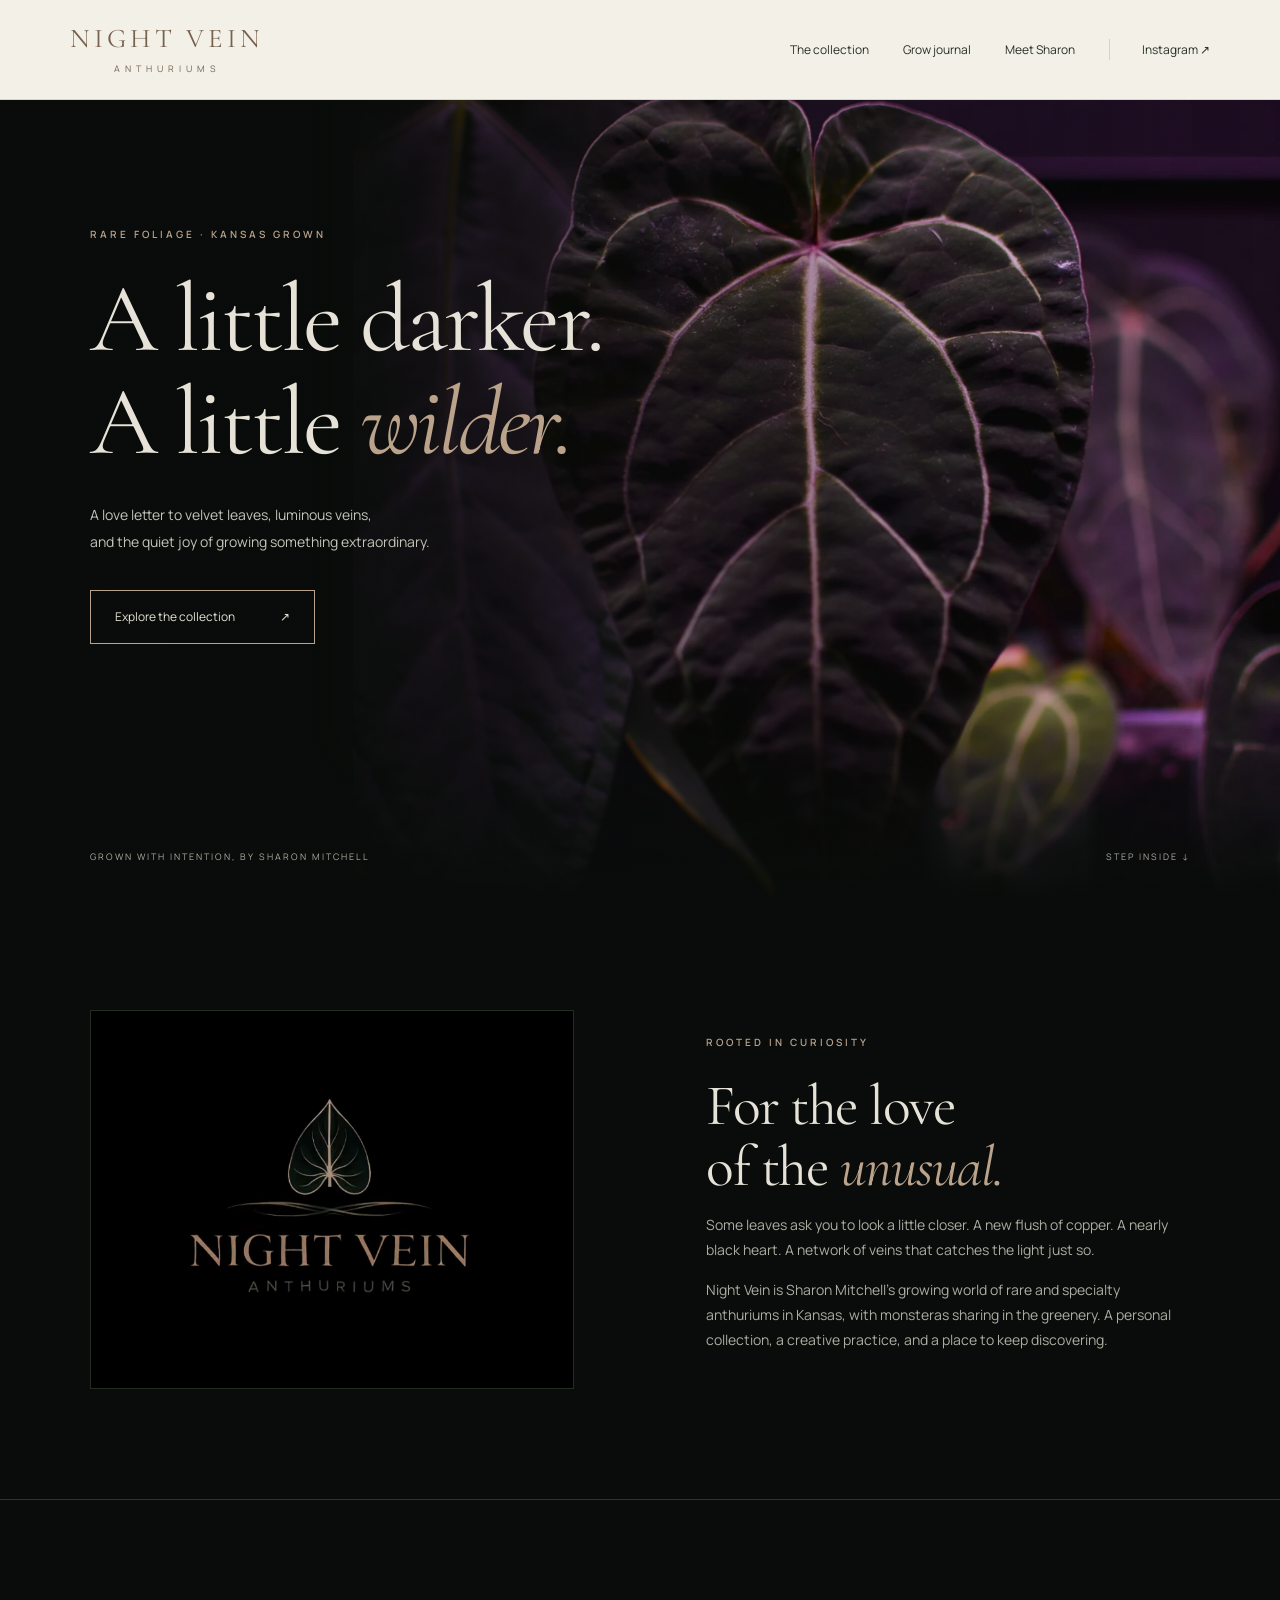
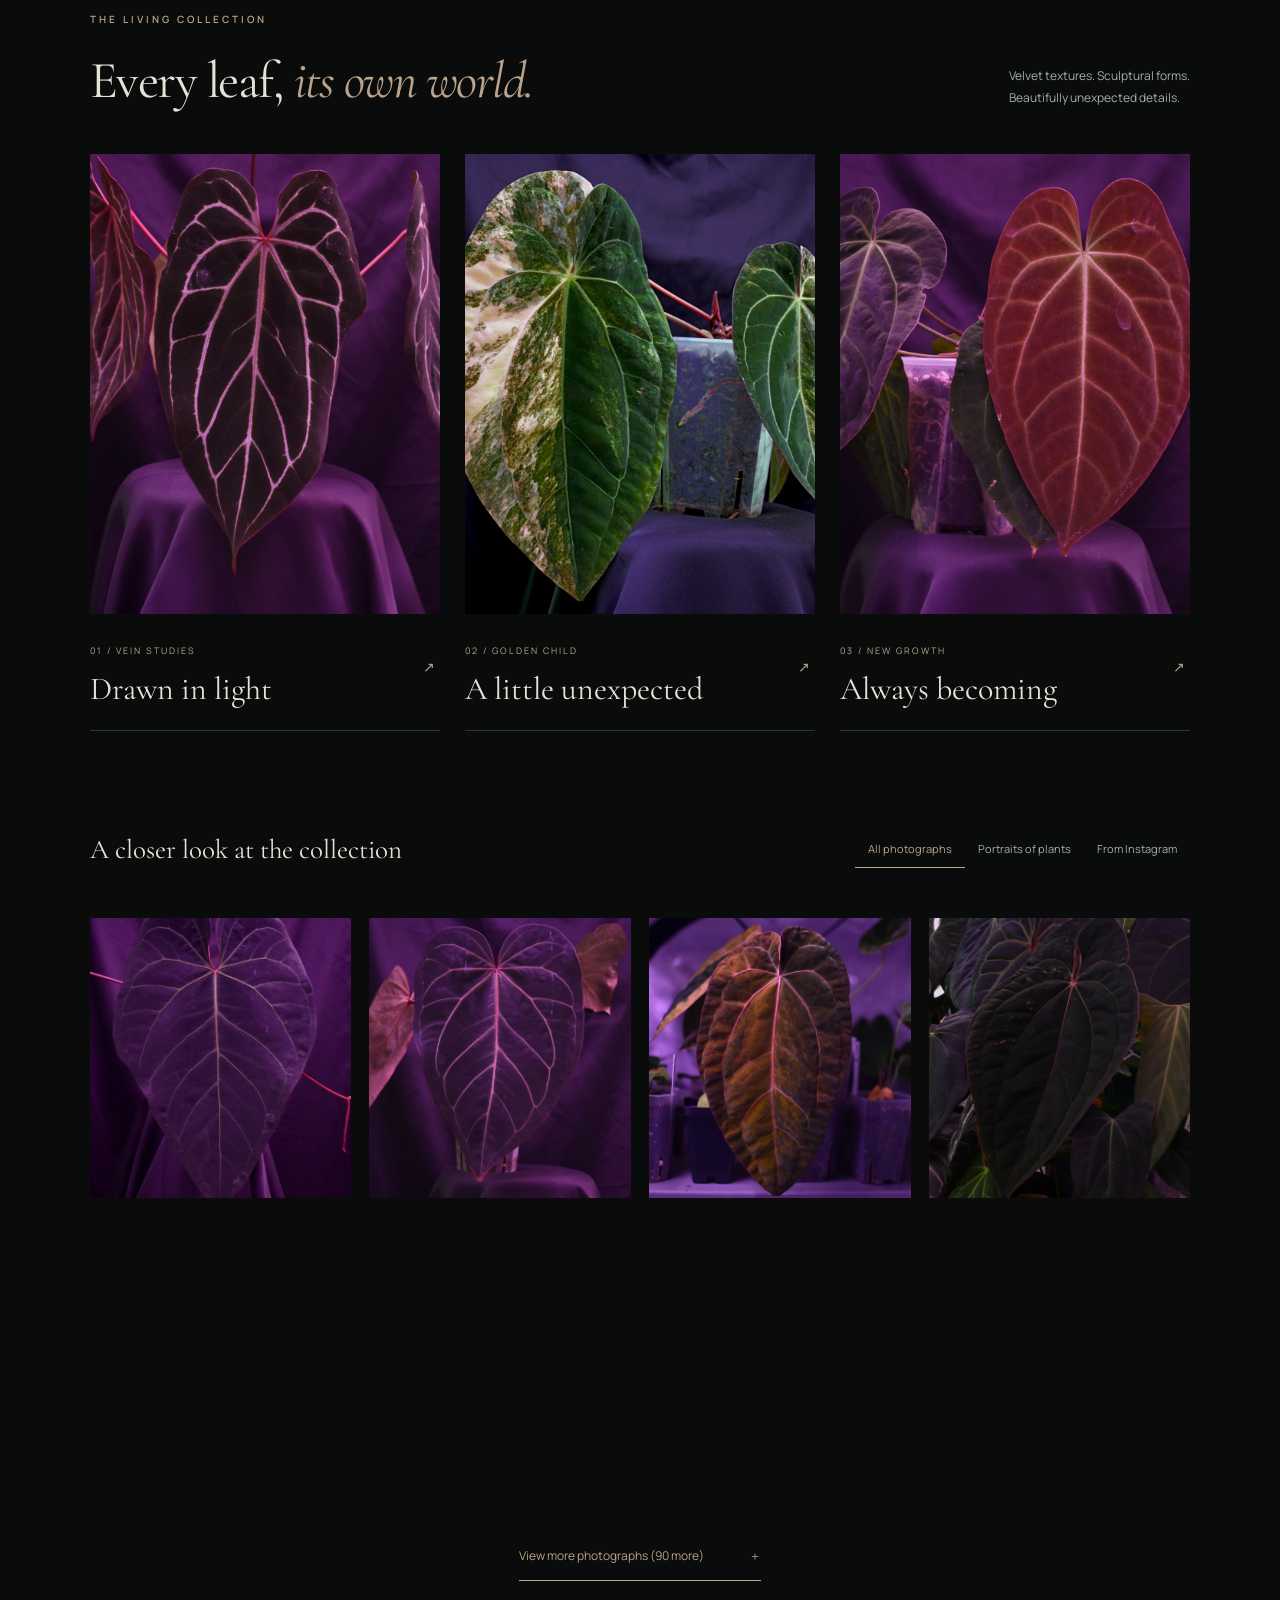
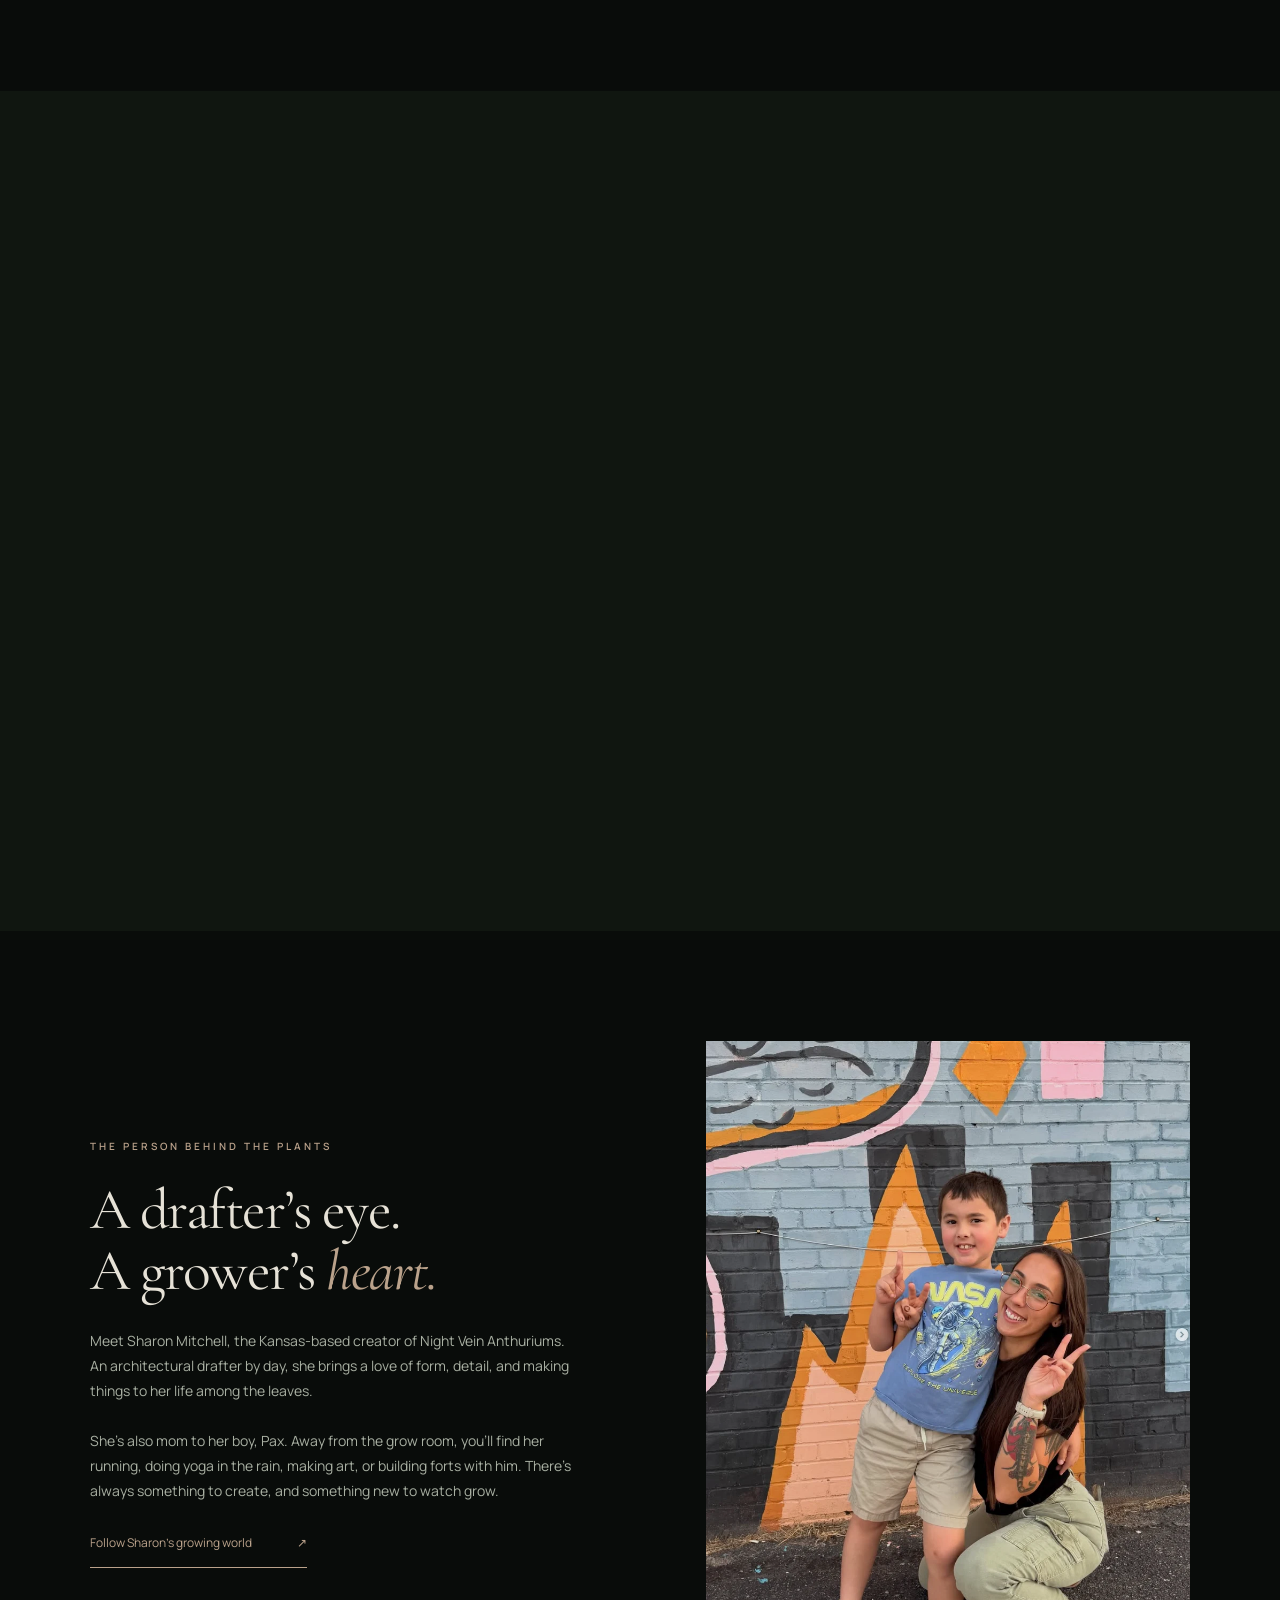
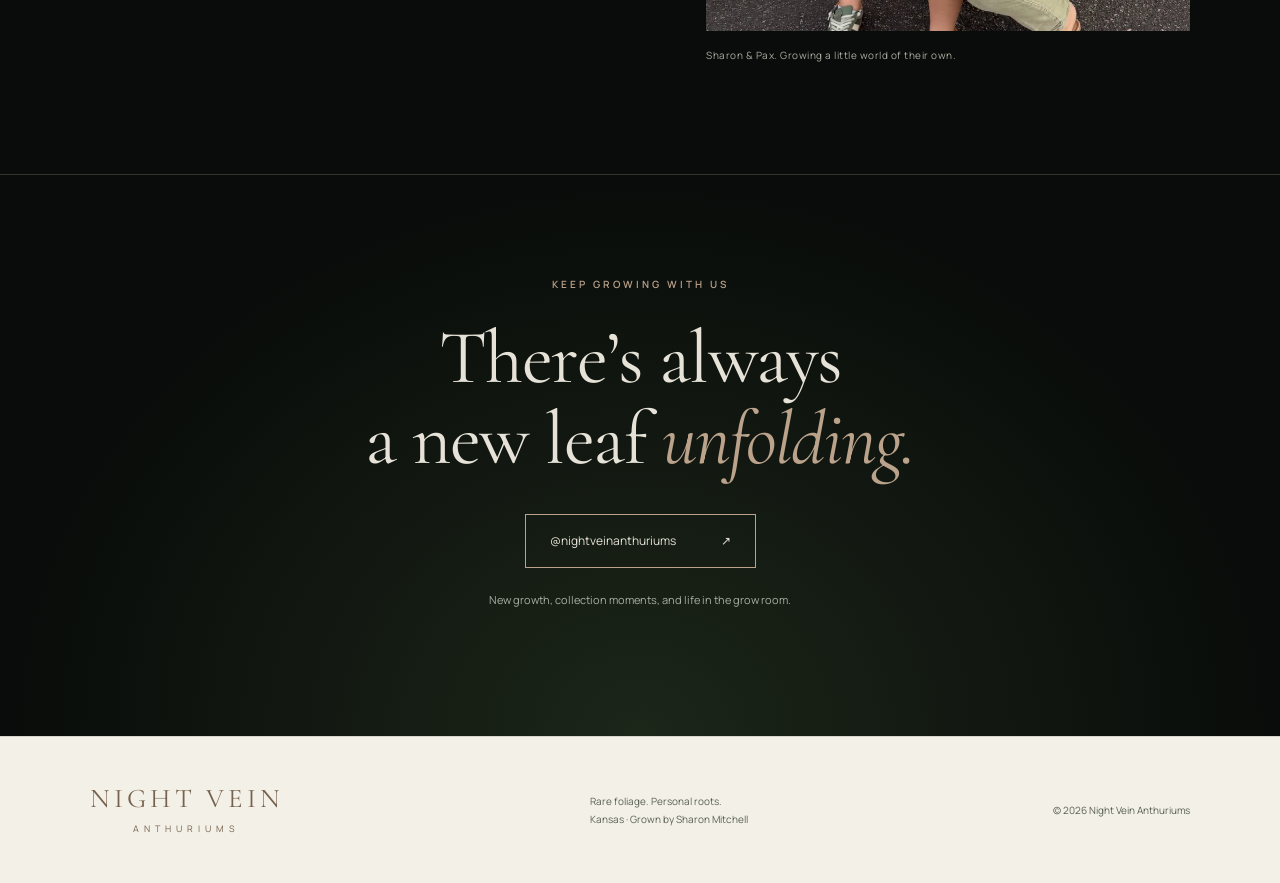
==== nightvein/index.html @ a919e742 "Add accessible scroll reveals and gentle hero motion" ====
<!doctype html>
<html lang="en"><head><meta charset="utf-8"><meta name="viewport" content="width=device-width,initial-scale=1"><title>Night Vein Anthuriums | Grown with intention in Kansas</title><meta name="description" content="A personal collection of rare and specialty anthuriums, grown by Sharon Mitchell in Kansas. Explore the plants, the grow room, and the story behind Night Vein."><meta name="theme-color" content="#090c0a"><link rel="icon" href="assets/logo.png"><link rel="stylesheet" href="styles.css?v=20260920-motion"></head>
<body><a class="skip" href="#main">Skip to content</a><header><a class="wordmark" href="#">NIGHT VEIN<span>ANTHURIUMS</span></a><nav aria-label="Main navigation"><a href="#collection">The collection</a><a href="#journal">Grow journal</a><a href="#sharon">Meet Sharon</a><a class="nav-social" href="https://www.instagram.com/nightveinanthuriums/" target="_blank" rel="noopener">Instagram ↗</a></nav></header>
<main id="main"><section class="hero"><img class="hero-photo" src="assets/dsc_0206.webp" alt="Deep velvet anthurium leaves with luminous pale veins"><div class="hero-shade"></div><div class="hero-content"><p class="eyebrow">RARE FOLIAGE · KANSAS GROWN</p><h1>A little darker.<br>A little <em>wilder.</em></h1><p>A love letter to velvet leaves, luminous veins,<br class="desktop"> and the quiet joy of growing something extraordinary.</p><a class="button" href="#collection">Explore the collection <span>↗</span></a></div><div class="hero-foot"><span>GROWN WITH INTENTION, BY SHARON MITCHELL</span><a href="#intro">STEP INSIDE ↓</a></div></section>
<section id="intro" class="intro section"><div class="logo-wrap"><img src="assets/logo.png" alt="Night Vein Anthuriums botanical logo" width="600" height="428"></div><div><p class="eyebrow">ROOTED IN CURIOSITY</p><h2>For the love<br>of the <em>unusual.</em></h2><p>Some leaves ask you to look a little closer. A new flush of copper. A nearly black heart. A network of veins that catches the light just so.</p><p>Night Vein is Sharon Mitchell’s growing world of rare and specialty anthuriums in Kansas, with monsteras sharing in the greenery. A personal collection, a creative practice, and a place to keep discovering.</p></div></section>
<section id="collection" class="section collection"><div class="section-heading"><div><p class="eyebrow">THE LIVING COLLECTION</p><h2>Every leaf, <em>its own world.</em></h2></div><p>Velvet textures. Sculptural forms.<br>Beautifully unexpected details.</p></div><div class="featured"><button class="photo-card" data-image="dsc_0398.webp" data-caption="Anthurium · luminous veins"><img src="assets/dsc_0398.webp" alt="Dark anthurium with sharply contrasting pale veins" loading="lazy"><span><small>01 / VEIN STUDIES</small><b>Drawn in light</b><i>↗</i></span></button><button class="photo-card" data-image="golden-child.webp" data-caption="Golden Child · from Sharon’s collection"><img src="assets/golden-child.webp" alt="Golden Child anthurium with green and cream variegation" loading="lazy"><span><small>02 / GOLDEN CHILD</small><b>A little unexpected</b><i>↗</i></span></button><button class="photo-card" data-image="dsc_0402.webp" data-caption="Anthurium · emerging color"><img src="assets/dsc_0402.webp" alt="Copper-toned young anthurium leaf beside mature dark foliage" loading="lazy"><span><small>03 / NEW GROWTH</small><b>Always becoming</b><i>↗</i></span></button></div><div class="gallery-toolbar"><p>A closer look at the collection</p><div role="group" aria-label="Filter photographs"><button class="active" data-filter="all" aria-pressed="true">All photographs</button><button data-filter="local" aria-pressed="false">Portraits of plants</button><button data-filter="Instagram public profile" aria-pressed="false">From Instagram</button></div></div><div id="gallery" class="gallery"></div><button id="more" class="text-button">View more photographs <span>＋</span></button></section>
<section id="journal" class="journal section"><div class="journal-photo"><img src="assets/ig-5783b59d6156bb47.webp" alt="Sharon among anthuriums beneath grow lights in her reflective grow room" loading="lazy"><span>FIELD NOTES / 001</span></div><div class="journal-copy"><p class="eyebrow">THE GROW JOURNAL</p><h2>A small room.<br>A whole <em>other climate.</em></h2><p>Behind every leaf is a space made with care. Step inside the grow room Sharon created: reflective walls, a green tubular frame, and an environment built around the plants.</p><button class="text-button" id="read-story">Read the grow-room story <span>↗</span></button><div class="room-details"><span>REFLECTIVE MYLAR</span><span>LIGHT + WARMTH</span><span>MIST + HUMIDITY</span></div></div></section>
<section id="sharon" class="section about"><div class="about-copy"><p class="eyebrow">THE PERSON BEHIND THE PLANTS</p><h2>A drafter’s eye.<br>A grower’s <em>heart.</em></h2><p>Meet Sharon Mitchell, the Kansas-based creator of Night Vein Anthuriums. An architectural drafter by day, she brings a love of form, detail, and making things to her life among the leaves.</p><p>She’s also mom to her boy, Pax. Away from the grow room, you’ll find her running, doing yoga in the rain, making art, or building forts with him. There’s always something to create, and something new to watch grow.</p><a class="text-button" href="https://www.instagram.com/nightveinanthuriums/" target="_blank" rel="noopener">Follow Sharon’s growing world <span>↗</span></a></div><figure><img src="assets/sharon-pax.webp" alt="Sharon and her son Pax smiling together in front of a colorful mural" loading="lazy"><figcaption>Sharon & Pax. Growing a little world of their own.</figcaption></figure></section>
<section class="closing"><p class="eyebrow">KEEP GROWING WITH US</p><h2>There’s always<br>a new leaf <em>unfolding.</em></h2><a class="button" href="https://www.instagram.com/nightveinanthuriums/" target="_blank" rel="noopener">@nightveinanthuriums <span>↗</span></a><p>New growth, collection moments, and life in the grow room.</p></section></main><footer><a class="wordmark" href="#">NIGHT VEIN<span>ANTHURIUMS</span></a><p>Rare foliage. Personal roots.<br>Kansas · Grown by Sharon Mitchell</p><span>© 2026 Night Vein Anthuriums</span></footer>
<dialog id="lightbox" aria-label="Photograph viewer"><button class="close" aria-label="Close photograph">×</button><img alt=""><p></p><div class="lightbox-nav"><button id="prev" aria-label="Previous photograph">←</button><span id="position"></span><button id="next" aria-label="Next photograph">→</button></div></dialog>
<dialog id="story" aria-labelledby="story-title"><button class="close" aria-label="Close story">×</button><article><p class="eyebrow">GROW JOURNAL / FIELD NOTES 001</p><h2 id="story-title">Building a little<br><em>world of green.</em></h2><p class="lede">The grow room behind Night Vein Anthuriums, created by Sharon Mitchell in Kansas.</p><img src="assets/ig-5783b59d6156bb47.webp" alt="Sharon in her illuminated grow room" loading="lazy"><h3>A framework for growing</h3><p>Sharon’s grow room begins with a powder-coated green tubular frame. The semi-modular structure gives the room its framework, with VIVOSUN reflective Mylar-coated walls enclosing the growing space. It is a practical setting for a collection whose details deserve a closer look.</p><h3>Light, mist, and warmth</h3><p>Grow lights illuminate the foliage, while the reflective walls help distribute that light around the enclosure. Misters add moisture to the air, and heat lamps supply warmth. Together, these elements shape the warm, humid environment Sharon has created for her plants; the lamps provide heat, while misting supplies the moisture.</p><h3>The plants at the heart of it</h3><p>Anthuriums are the focus of Night Vein: heart-shaped leaves, rich velvet surfaces, striking veins, and new growth that can emerge in a completely different color from the mature foliage. Her Instagram journal includes Golden Child, Delta Force, Red Vein Dark Phoenix, and a range of papillilaminum and magnificum crosses. Alongside the anthuriums, Sharon also grows monsteras.</p><h3>Designed with a personal touch</h3><p>As a full-time architectural drafter, Sharon works with spaces and structures every day. Her grow room brings that same interest in making a space her own into a deeply personal project. Night Vein is a place where her creative life and love of plants meet.</p><p class="article-note">A look inside Sharon’s setup, based on her grow-room story. This is a personal space, not a step-by-step equipment or growing guide.</p><a href="https://www.instagram.com/nightveinanthuriums/" target="_blank" rel="noopener">Follow the grow room on Instagram ↗</a></article></dialog><script src="gallery-data.js"></script><script src="app.js?v=20260920-motion"></script></body></html>
---- nightvein/styles.css ----
@import url('https://fonts.googleapis.com/css2?family=Cormorant+Garamond:ital,wght@0,400;0,500;0,600;1,400;1,500&family=Manrope:wght@400;500;600;700&display=swap');
:root{--bg:#090c0a;--panel:#101610;--text:#e6e2d7;--muted:#a8afa2;--gold:#baa28b;--line:#30362c}*{box-sizing:border-box}html{scroll-behavior:smooth;scroll-padding-top:100px}body{margin:0;background:var(--bg);color:var(--text);font:14px/1.8 Manrope,Arial,sans-serif}a{color:inherit;text-decoration:none}button{font:inherit;color:inherit;cursor:pointer}button,a{-webkit-tap-highlight-color:transparent}button:focus-visible,a:focus-visible{outline:2px solid var(--gold);outline-offset:6px}button{background:none;border:0}img{max-width:100%;display:block}header{height:100px;padding:0 5.5%;display:flex;align-items:center;justify-content:space-between;border-bottom:1px solid var(--line)}.wordmark{font:27px/1.1 'Cormorant Garamond',Georgia,serif;letter-spacing:4px;color:var(--gold)}.wordmark span{display:block;font:9px Manrope,Arial;letter-spacing:5px;text-align:center;margin-top:8px}nav{display:flex;gap:34px;font-size:12px}nav a:hover{color:var(--gold)}.nav-social{border-left:1px solid var(--line);padding-left:32px}.hero{position:relative;min-height:720px;height:calc(100svh - 100px);max-height:1050px;overflow:hidden}.hero-photo{position:absolute;width:69%;height:100%;right:0;object-fit:cover;object-position:65% 48%}.hero-shade{position:absolute;inset:0;background:linear-gradient(90deg,#090c0a 2%,rgba(9,12,10,.95) 23%,rgba(9,12,10,.4) 58%,rgba(9,12,10,.05)),linear-gradient(0deg,#090c0a,transparent 22%)}.hero-content{position:relative;padding:125px 7% 140px;max-width:900px}.eyebrow{font-size:10px;font-weight:600;letter-spacing:3px;color:var(--gold);margin:0 0 25px}h1,h2,h3{font-family:'Cormorant Garamond',Georgia,serif;font-weight:400;line-height:1.06;margin:0}h1{font-size:clamp(65px,7.6vw,116px);letter-spacing:-3px}em{color:var(--gold);font-weight:400}.hero-content>p:not(.eyebrow){color:#c2c5ba;line-height:1.9;margin:28px 0 35px;max-width:450px}.button{display:inline-flex;align-items:center;gap:45px;border:1px solid var(--gold);padding:15px 24px;font-size:12px}.button:hover{background:var(--gold);color:var(--bg)}.hero-foot{position:absolute;bottom:35px;left:7%;right:7%;display:flex;justify-content:space-between;font-size:9px;letter-spacing:2px;color:var(--muted)}.section{max-width:1500px;margin:auto;padding:110px 7%}h2{font-size:clamp(45px,4.5vw,68px);letter-spacing:-1.5px}p{color:var(--muted)}.intro{display:grid;grid-template-columns:1fr 1fr;gap:12%;align-items:center;border-bottom:1px solid var(--line)}.intro p:not(.eyebrow){max-width:510px}.logo-wrap{background:#000;padding:10%;border:1px solid #252b23}.section-heading{display:flex;justify-content:space-between;align-items:end;margin-bottom:45px;gap:30px}.section-heading h2{font-size:52px}.section-heading>p{font-size:12px;margin:0}.featured{display:grid;grid-template-columns:repeat(3,1fr);gap:25px}.photo-card{text-align:left;padding:0;position:relative;overflow:hidden}.photo-card img{width:100%;height:460px;object-fit:cover;transition:transform .6s}.photo-card:hover img{transform:scale(1.035)}.photo-card>span{display:block;padding:22px 0;border-bottom:1px solid var(--line);position:relative}.photo-card small{font-size:9px;letter-spacing:2px;color:var(--gold)}.photo-card b{display:block;font:32px 'Cormorant Garamond',Georgia;margin-top:8px}.photo-card i{position:absolute;right:5px;top:40px;color:var(--gold);font-style:normal}.gallery-toolbar{display:flex;justify-content:space-between;align-items:center;margin:75px 0 25px;gap:15px}.gallery-toolbar>p{font:27px 'Cormorant Garamond',Georgia;color:var(--text)}.gallery-toolbar button{font-size:11px;padding:8px 13px;color:var(--muted);border-bottom:1px solid transparent}.gallery-toolbar button.active{border-color:var(--gold);color:var(--gold)}.gallery{display:grid;grid-template-columns:repeat(4,1fr);gap:18px}.gallery button{padding:0;overflow:hidden}.gallery img{height:280px;width:100%;object-fit:cover;transition:transform .4s}.gallery button:hover img{transform:scale(1.04)}.text-button{display:inline-flex;gap:45px;padding:14px 0;border-bottom:1px solid var(--gold);font-size:12px;color:var(--gold)}#more{display:flex;margin:35px auto 0}.journal{background:var(--panel);display:grid;grid-template-columns:1fr 1fr;gap:9%;align-items:center;max-width:none}.journal-photo{position:relative}.journal-photo img{width:100%;height:620px;object-fit:cover}.journal-photo>span{position:absolute;bottom:24px;left:25px;font-size:10px;letter-spacing:3px;background:#090c0aaa;padding:5px 10px}.journal-copy>p:not(.eyebrow){margin:28px 0;max-width:460px}.room-details{border-top:1px solid var(--line);margin-top:55px;padding-top:25px;display:flex;flex-wrap:wrap;gap:20px;font-size:8px;letter-spacing:1.5px;color:var(--gold)}.about{display:grid;grid-template-columns:1fr 1fr;gap:12%;align-items:center}.about-copy>p:not(.eyebrow){max-width:500px;margin-top:25px}.about figure{margin:0}.about figure img{height:590px;width:100%;object-fit:cover}.about figcaption{font-size:10px;letter-spacing:.5px;margin-top:15px;color:var(--muted)}.closing{text-align:center;padding:100px 20px 115px;border-top:1px solid var(--line);background:radial-gradient(ellipse at bottom,#1c2619,transparent 70%)}.closing h2{font-size:76px}.closing .button{margin-top:35px}.closing>p:last-child{font-size:11px;margin-top:22px}footer{border-top:1px solid var(--line);padding:45px 7%;display:flex;justify-content:space-between;align-items:center;gap:30px}footer p,footer>span{font-size:10px}footer>span{color:var(--muted)}dialog{background:var(--bg);color:var(--text);border:1px solid var(--line);max-height:92svh;max-width:94vw}dialog::backdrop{background:#000e;backdrop-filter:blur(8px)}.close{position:sticky;float:right;top:0;right:0;background:var(--bg);width:44px;height:44px;font-size:30px;z-index:3}#lightbox{padding:14px 22px;width:900px;text-align:center}#lightbox>img{max-height:68svh;max-width:100%;object-fit:contain;margin:auto}#lightbox>p{font-size:12px}.lightbox-nav{display:flex;justify-content:center;gap:25px;align-items:center}.lightbox-nav button{padding:8px 20px;border:1px solid var(--line)}#position{font-size:11px}#story{width:860px;padding:20px}article{padding:35px 65px 65px}article h2{font-size:62px}article .lede{font-size:18px}article img{width:100%;max-height:450px;object-fit:cover;margin:35px 0}article h3{font-size:34px;margin-top:35px}article a{color:var(--gold)}.article-note{font-size:11px;border-top:1px solid var(--line);padding-top:20px;margin-top:30px}.skip{position:absolute;top:-100px;z-index:10;background:var(--gold);color:#000;padding:10px}.skip:focus{top:0}[hidden]{display:none!important}@media(min-width:1600px){.hero-content{padding-top:170px}}@media(max-width:900px){header{padding:20px 5%;height:auto;gap:20px}.wordmark{font-size:23px}nav{gap:18px;font-size:10px}.nav-social{display:none}.hero{min-height:660px;max-height:800px}.hero-photo{width:90%}.hero-content{padding:115px 6%}.hero-shade{background:linear-gradient(90deg,#090c0af0,#090c0a66),linear-gradient(0deg,#090c0a,transparent 35%)}.section{padding:80px 6%}.intro,.about{gap:7%}.photo-card img{height:330px}.photo-card b{font-size:26px}.section-heading{display:block}.section-heading>p{margin-top:20px}.gallery img{height:200px}.gallery-toolbar{display:block}.journal{gap:7%}.journal-photo img{height:540px}.about figure img{height:480px}.closing h2{font-size:64px}}@media(max-width:600px){header{flex-wrap:wrap;justify-content:center;padding:22px 15px 16px}nav{width:100%;justify-content:center;gap:28px;margin-top:12px}h1{font-size:72px}.hero{height:710px;min-height:0}.hero-photo{width:100%;object-position:61% center}.hero-content{padding:110px 7%}.hero-content>p:not(.eyebrow){font-size:13px;max-width:310px}.eyebrow{font-size:8px;letter-spacing:2px}.hero-foot{font-size:7px;letter-spacing:1px;gap:25px}.section{padding:65px 7%}.intro,.about,.journal{grid-template-columns:1fr;gap:45px}.intro .logo-wrap{max-width:350px;margin:auto;padding:6%}.section-heading h2{font-size:43px}.featured{grid-template-columns:1fr;gap:30px}.photo-card img{height:450px}.gallery{grid-template-columns:repeat(2,1fr);gap:12px}.gallery img{height:230px}.gallery-toolbar{margin-top:50px}.gallery-toolbar button{padding:8px;font-size:10px}.journal-photo img{height:490px}.journal-copy{padding-bottom:15px}.about figure img{height:auto}.closing{padding:75px 7%}.closing h2{font-size:54px}.closing .button{gap:25px}footer{flex-direction:column;text-align:center;padding:40px 7%;gap:20px}footer p{margin:0}article{padding:30px 10px}article h2{font-size:45px}.desktop{display:none}}@media(prefers-reduced-motion:reduce){html{scroll-behavior:auto}*{transition:none!important}}

@media(max-width:600px){h1{font-size:60px;letter-spacing:-2px}.hero-content{padding-top:125px}}

/* Preserve the supplied logo proportions and give the page light bookends. */
.logo-wrap img{width:100%;height:auto;object-fit:contain}
header,footer{background:#f3f0e8;color:#283025;border-color:#d8d4c9}
header .wordmark,footer .wordmark{color:#76614d}
header nav a:hover{color:#76614d}
header .nav-social{border-color:#d8d4c9}
footer p,footer>span{color:#596052}

/* Quiet, scroll-led movement; no scroll hijacking. */
.reading-progress{position:fixed;top:0;left:0;right:0;height:3px;background:var(--gold);z-index:20;transform:scaleX(0);transform-origin:left;pointer-events:none}
.motion-enabled .hero-photo{transform:translate3d(0,var(--hero-drift,0px),0) scale(1.10);transform-origin:center;will-change:transform}
.motion-enabled .scroll-reveal{opacity:0;transform:translateY(28px);transition:opacity .85s ease var(--reveal-delay,0ms),transform .85s cubic-bezier(.2,.65,.3,1) var(--reveal-delay,0ms)}
.motion-enabled .scroll-reveal.is-revealed,.motion-enabled .scroll-reveal:focus-within{opacity:1;transform:translateY(0)}
@media(prefers-reduced-motion:reduce){.reading-progress{display:none}.motion-enabled .hero-photo{transform:none;will-change:auto}.motion-enabled .scroll-reveal{opacity:1;transform:none;transition:none}}
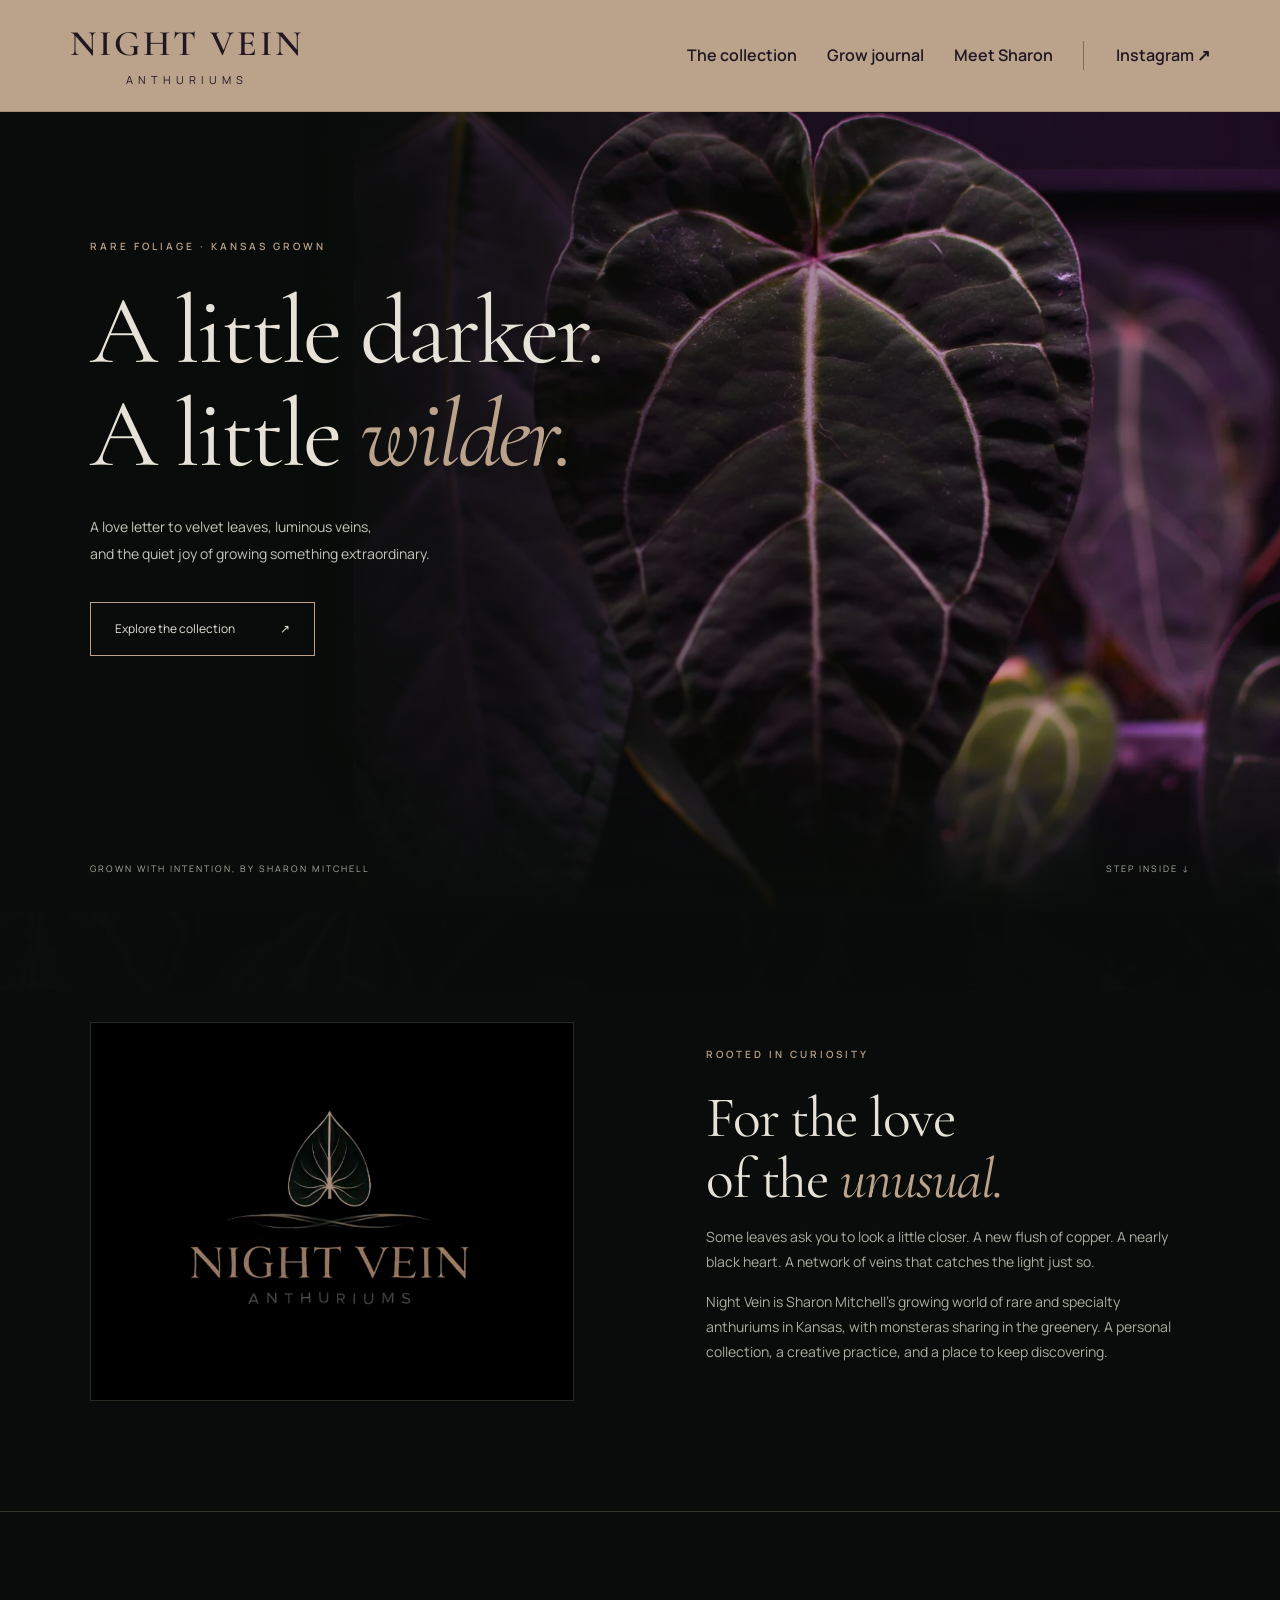
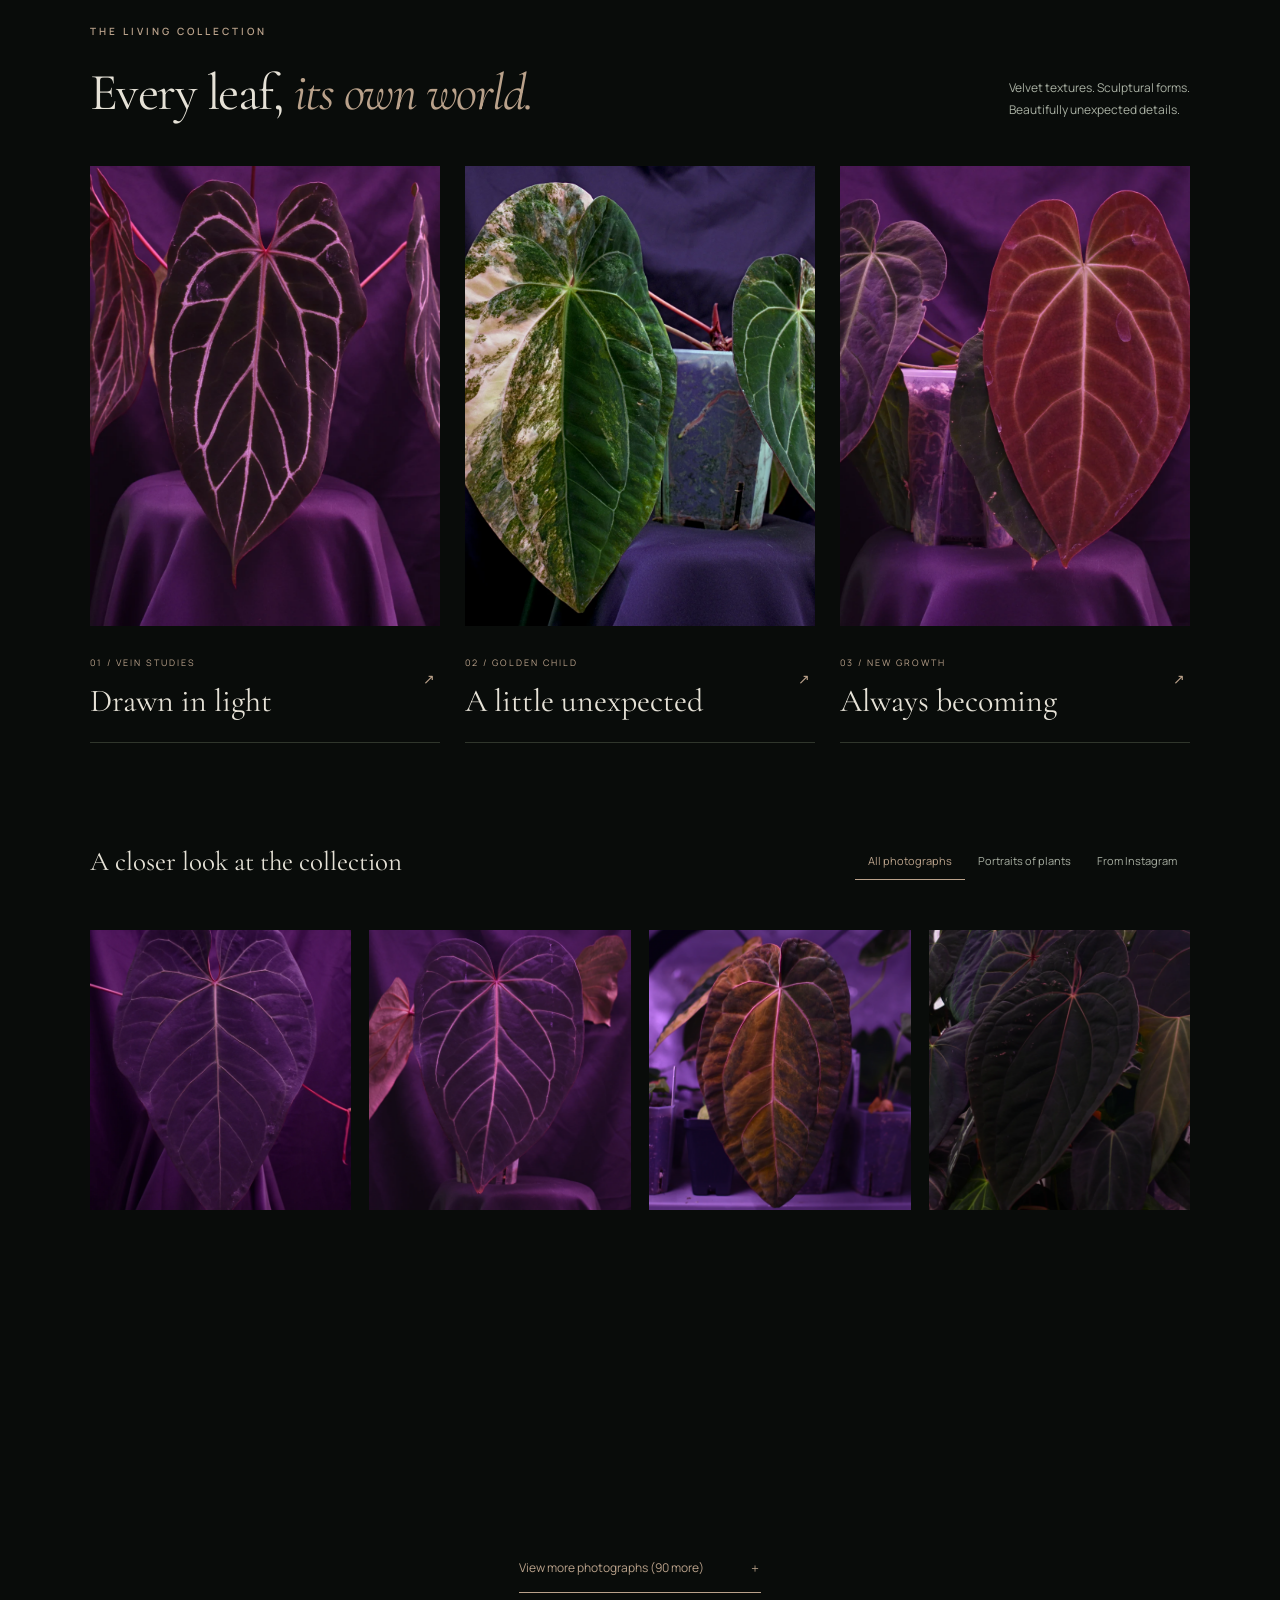
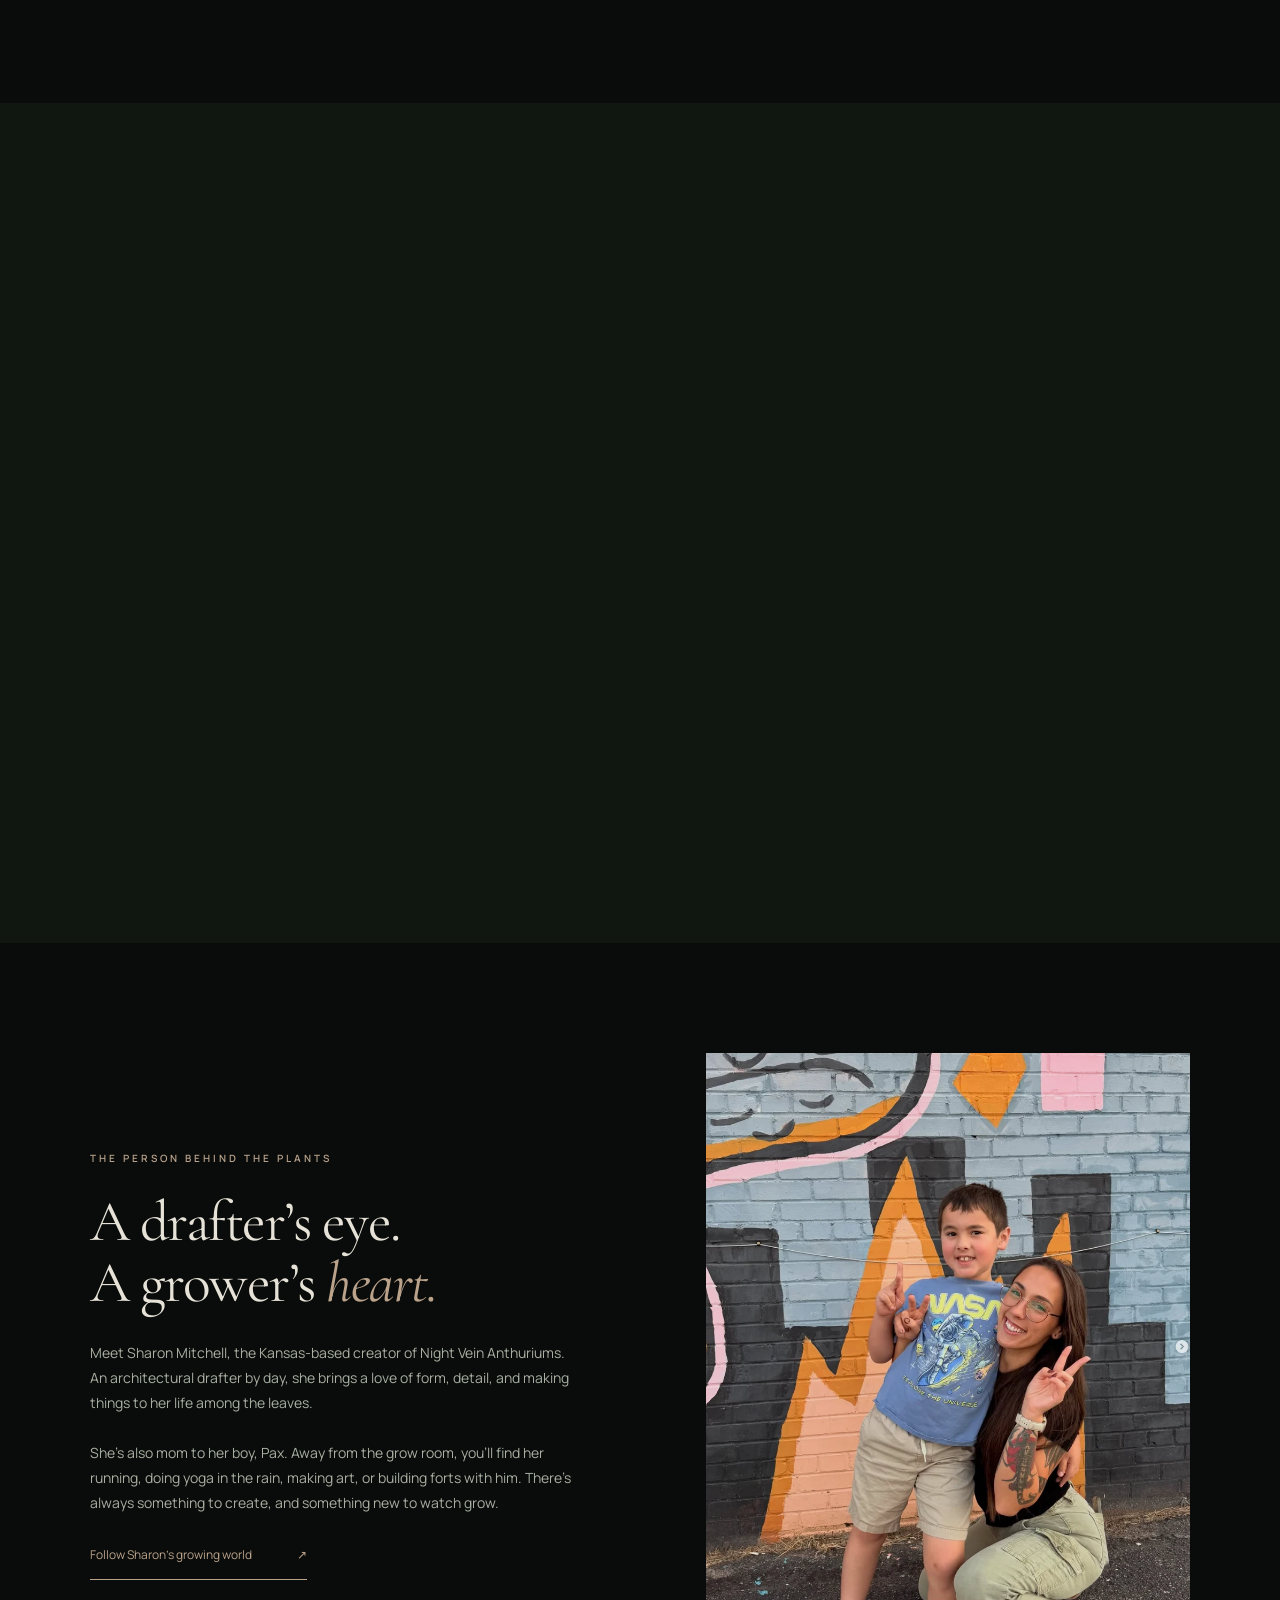
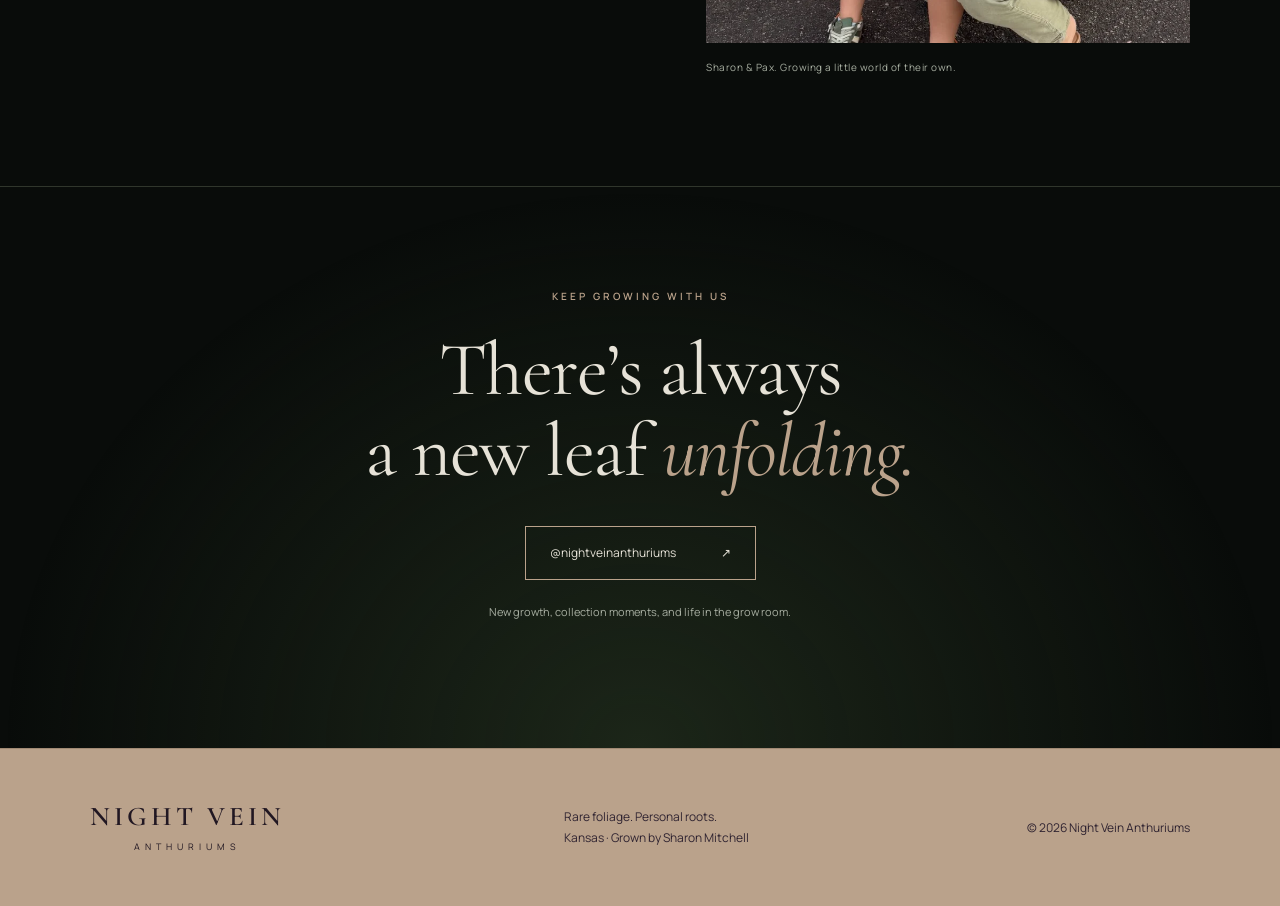
==== commit 95dcf143: "Enlarge gold header and add photo unzoom and botanical backdrop" ====
--- a/nightvein/index.html
+++ b/nightvein/index.html
@@ -1,5 +1,5 @@
 <!doctype html>
-<html lang="en"><head><meta charset="utf-8"><meta name="viewport" content="width=device-width,initial-scale=1"><title>Night Vein Anthuriums | Grown with intention in Kansas</title><meta name="description" content="A personal collection of rare and specialty anthuriums, grown by Sharon Mitchell in Kansas. Explore the plants, the grow room, and the story behind Night Vein."><meta name="theme-color" content="#090c0a"><link rel="icon" href="assets/logo.png"><link rel="stylesheet" href="styles.css?v=20260920-motion"></head>
+<html lang="en"><head><meta charset="utf-8"><meta name="viewport" content="width=device-width,initial-scale=1"><title>Night Vein Anthuriums | Grown with intention in Kansas</title><meta name="description" content="A personal collection of rare and specialty anthuriums, grown by Sharon Mitchell in Kansas. Explore the plants, the grow room, and the story behind Night Vein."><meta name="theme-color" content="#090c0a"><link rel="icon" href="assets/logo.png"><link rel="stylesheet" href="styles.css?v=20260920-gold"></head>
 <body><a class="skip" href="#main">Skip to content</a><header><a class="wordmark" href="#">NIGHT VEIN<span>ANTHURIUMS</span></a><nav aria-label="Main navigation"><a href="#collection">The collection</a><a href="#journal">Grow journal</a><a href="#sharon">Meet Sharon</a><a class="nav-social" href="https://www.instagram.com/nightveinanthuriums/" target="_blank" rel="noopener">Instagram ↗</a></nav></header>
 <main id="main"><section class="hero"><img class="hero-photo" src="assets/dsc_0206.webp" alt="Deep velvet anthurium leaves with luminous pale veins"><div class="hero-shade"></div><div class="hero-content"><p class="eyebrow">RARE FOLIAGE · KANSAS GROWN</p><h1>A little darker.<br>A little <em>wilder.</em></h1><p>A love letter to velvet leaves, luminous veins,<br class="desktop"> and the quiet joy of growing something extraordinary.</p><a class="button" href="#collection">Explore the collection <span>↗</span></a></div><div class="hero-foot"><span>GROWN WITH INTENTION, BY SHARON MITCHELL</span><a href="#intro">STEP INSIDE ↓</a></div></section>
 <section id="intro" class="intro section"><div class="logo-wrap"><img src="assets/logo.png" alt="Night Vein Anthuriums botanical logo" width="600" height="428"></div><div><p class="eyebrow">ROOTED IN CURIOSITY</p><h2>For the love<br>of the <em>unusual.</em></h2><p>Some leaves ask you to look a little closer. A new flush of copper. A nearly black heart. A network of veins that catches the light just so.</p><p>Night Vein is Sharon Mitchell’s growing world of rare and specialty anthuriums in Kansas, with monsteras sharing in the greenery. A personal collection, a creative practice, and a place to keep discovering.</p></div></section>
@@ -8,4 +8,4 @@
 <section id="sharon" class="section about"><div class="about-copy"><p class="eyebrow">THE PERSON BEHIND THE PLANTS</p><h2>A drafter’s eye.<br>A grower’s <em>heart.</em></h2><p>Meet Sharon Mitchell, the Kansas-based creator of Night Vein Anthuriums. An architectural drafter by day, she brings a love of form, detail, and making things to her life among the leaves.</p><p>She’s also mom to her boy, Pax. Away from the grow room, you’ll find her running, doing yoga in the rain, making art, or building forts with him. There’s always something to create, and something new to watch grow.</p><a class="text-button" href="https://www.instagram.com/nightveinanthuriums/" target="_blank" rel="noopener">Follow Sharon’s growing world <span>↗</span></a></div><figure><img src="assets/sharon-pax.webp" alt="Sharon and her son Pax smiling together in front of a colorful mural" loading="lazy"><figcaption>Sharon & Pax. Growing a little world of their own.</figcaption></figure></section>
 <section class="closing"><p class="eyebrow">KEEP GROWING WITH US</p><h2>There’s always<br>a new leaf <em>unfolding.</em></h2><a class="button" href="https://www.instagram.com/nightveinanthuriums/" target="_blank" rel="noopener">@nightveinanthuriums <span>↗</span></a><p>New growth, collection moments, and life in the grow room.</p></section></main><footer><a class="wordmark" href="#">NIGHT VEIN<span>ANTHURIUMS</span></a><p>Rare foliage. Personal roots.<br>Kansas · Grown by Sharon Mitchell</p><span>© 2026 Night Vein Anthuriums</span></footer>
 <dialog id="lightbox" aria-label="Photograph viewer"><button class="close" aria-label="Close photograph">×</button><img alt=""><p></p><div class="lightbox-nav"><button id="prev" aria-label="Previous photograph">←</button><span id="position"></span><button id="next" aria-label="Next photograph">→</button></div></dialog>
-<dialog id="story" aria-labelledby="story-title"><button class="close" aria-label="Close story">×</button><article><p class="eyebrow">GROW JOURNAL / FIELD NOTES 001</p><h2 id="story-title">Building a little<br><em>world of green.</em></h2><p class="lede">The grow room behind Night Vein Anthuriums, created by Sharon Mitchell in Kansas.</p><img src="assets/ig-5783b59d6156bb47.webp" alt="Sharon in her illuminated grow room" loading="lazy"><h3>A framework for growing</h3><p>Sharon’s grow room begins with a powder-coated green tubular frame. The semi-modular structure gives the room its framework, with VIVOSUN reflective Mylar-coated walls enclosing the growing space. It is a practical setting for a collection whose details deserve a closer look.</p><h3>Light, mist, and warmth</h3><p>Grow lights illuminate the foliage, while the reflective walls help distribute that light around the enclosure. Misters add moisture to the air, and heat lamps supply warmth. Together, these elements shape the warm, humid environment Sharon has created for her plants; the lamps provide heat, while misting supplies the moisture.</p><h3>The plants at the heart of it</h3><p>Anthuriums are the focus of Night Vein: heart-shaped leaves, rich velvet surfaces, striking veins, and new growth that can emerge in a completely different color from the mature foliage. Her Instagram journal includes Golden Child, Delta Force, Red Vein Dark Phoenix, and a range of papillilaminum and magnificum crosses. Alongside the anthuriums, Sharon also grows monsteras.</p><h3>Designed with a personal touch</h3><p>As a full-time architectural drafter, Sharon works with spaces and structures every day. Her grow room brings that same interest in making a space her own into a deeply personal project. Night Vein is a place where her creative life and love of plants meet.</p><p class="article-note">A look inside Sharon’s setup, based on her grow-room story. This is a personal space, not a step-by-step equipment or growing guide.</p><a href="https://www.instagram.com/nightveinanthuriums/" target="_blank" rel="noopener">Follow the grow room on Instagram ↗</a></article></dialog><script src="gallery-data.js"></script><script src="app.js?v=20260920-motion"></script></body></html>+<dialog id="story" aria-labelledby="story-title"><button class="close" aria-label="Close story">×</button><article><p class="eyebrow">GROW JOURNAL / FIELD NOTES 001</p><h2 id="story-title">Building a little<br><em>world of green.</em></h2><p class="lede">The grow room behind Night Vein Anthuriums, created by Sharon Mitchell in Kansas.</p><img src="assets/ig-5783b59d6156bb47.webp" alt="Sharon in her illuminated grow room" loading="lazy"><h3>A framework for growing</h3><p>Sharon’s grow room begins with a powder-coated green tubular frame. The semi-modular structure gives the room its framework, with VIVOSUN reflective Mylar-coated walls enclosing the growing space. It is a practical setting for a collection whose details deserve a closer look.</p><h3>Light, mist, and warmth</h3><p>Grow lights illuminate the foliage, while the reflective walls help distribute that light around the enclosure. Misters add moisture to the air, and heat lamps supply warmth. Together, these elements shape the warm, humid environment Sharon has created for her plants; the lamps provide heat, while misting supplies the moisture.</p><h3>The plants at the heart of it</h3><p>Anthuriums are the focus of Night Vein: heart-shaped leaves, rich velvet surfaces, striking veins, and new growth that can emerge in a completely different color from the mature foliage. Her Instagram journal includes Golden Child, Delta Force, Red Vein Dark Phoenix, and a range of papillilaminum and magnificum crosses. Alongside the anthuriums, Sharon also grows monsteras.</p><h3>Designed with a personal touch</h3><p>As a full-time architectural drafter, Sharon works with spaces and structures every day. Her grow room brings that same interest in making a space her own into a deeply personal project. Night Vein is a place where her creative life and love of plants meet.</p><p class="article-note">A look inside Sharon’s setup, based on her grow-room story. This is a personal space, not a step-by-step equipment or growing guide.</p><a href="https://www.instagram.com/nightveinanthuriums/" target="_blank" rel="noopener">Follow the grow room on Instagram ↗</a></article></dialog><script src="gallery-data.js"></script><script src="app.js?v=20260920-gold"></script></body></html>
--- a/nightvein/styles.css
+++ b/nightvein/styles.css
@@ -17,3 +17,24 @@
 .motion-enabled .scroll-reveal{opacity:0;transform:translateY(28px);transition:opacity .85s ease var(--reveal-delay,0ms),transform .85s cubic-bezier(.2,.65,.3,1) var(--reveal-delay,0ms)}
 .motion-enabled .scroll-reveal.is-revealed,.motion-enabled .scroll-reveal:focus-within{opacity:1;transform:translateY(0)}
 @media(prefers-reduced-motion:reduce){.reading-progress{display:none}.motion-enabled .hero-photo{transform:none;will-change:auto}.motion-enabled .scroll-reveal{opacity:1;transform:none;transition:none}}
+
+/* Gold bookends, generous navigation, and botanical depth. */
+header,footer{background:#baa28b;color:#211722;border-color:#a18a74}
+header{position:relative;z-index:2;min-height:112px;height:auto;padding-top:22px;padding-bottom:22px}
+header .wordmark{font-size:36px;font-weight:600;letter-spacing:3px;color:#211722}
+header .wordmark span{font-size:11px;letter-spacing:5px;color:#211722}
+header nav{font-size:16px;font-weight:600;gap:30px}
+header nav a:hover{color:#000;text-decoration:underline;text-underline-offset:6px}
+header .nav-social{border-color:#806b59}
+footer .wordmark{color:#211722;font-weight:600}
+footer p,footer>span{color:#302431;font-size:12px}
+main,footer{position:relative;z-index:1}
+.botanical-backdrop{position:fixed;inset:-10%;z-index:0;pointer-events:none;overflow:hidden;opacity:.045;background-image:url('assets/dsc_0171.webp');background-size:cover;background-position:center;filter:grayscale(1);animation:leaf-drift 38s ease-in-out infinite alternate}
+@keyframes leaf-drift{from{transform:translate3d(-1%,0,0) scale(1.04) rotate(-1deg)}to{transform:translate3d(2%,-2%,0) scale(1.12) rotate(1deg)}}
+.motion-enabled .photo-card img,.motion-enabled .gallery button img,.motion-enabled .journal-photo img,.motion-enabled .about figure img{transform:scale(1);transition:transform 1.3s cubic-bezier(.2,.65,.3,1)}
+.motion-enabled .scroll-reveal:not(.is-revealed) img{transform:scale(1.13)}
+.journal-photo,.about figure{overflow:hidden}
+@media(hover:hover){.motion-enabled .photo-card:hover img,.motion-enabled .gallery button:hover img{transform:scale(1.055);transition-duration:.6s}}
+@media(max-width:900px){header nav{font-size:14px;gap:20px}header .wordmark{font-size:31px}}
+@media(max-width:600px){header{padding:24px 15px 20px}header nav{font-size:13px;gap:22px}header .wordmark{font-size:34px}header .wordmark span{font-size:11px}footer p,footer>span{font-size:12px}.botanical-backdrop{background-position:65% center}}
+@media(prefers-reduced-motion:reduce){.botanical-backdrop{animation:none}.motion-enabled .scroll-reveal:not(.is-revealed) img,.motion-enabled .photo-card img,.motion-enabled .gallery button img,.motion-enabled .journal-photo img,.motion-enabled .about figure img{transform:none;transition:none}}
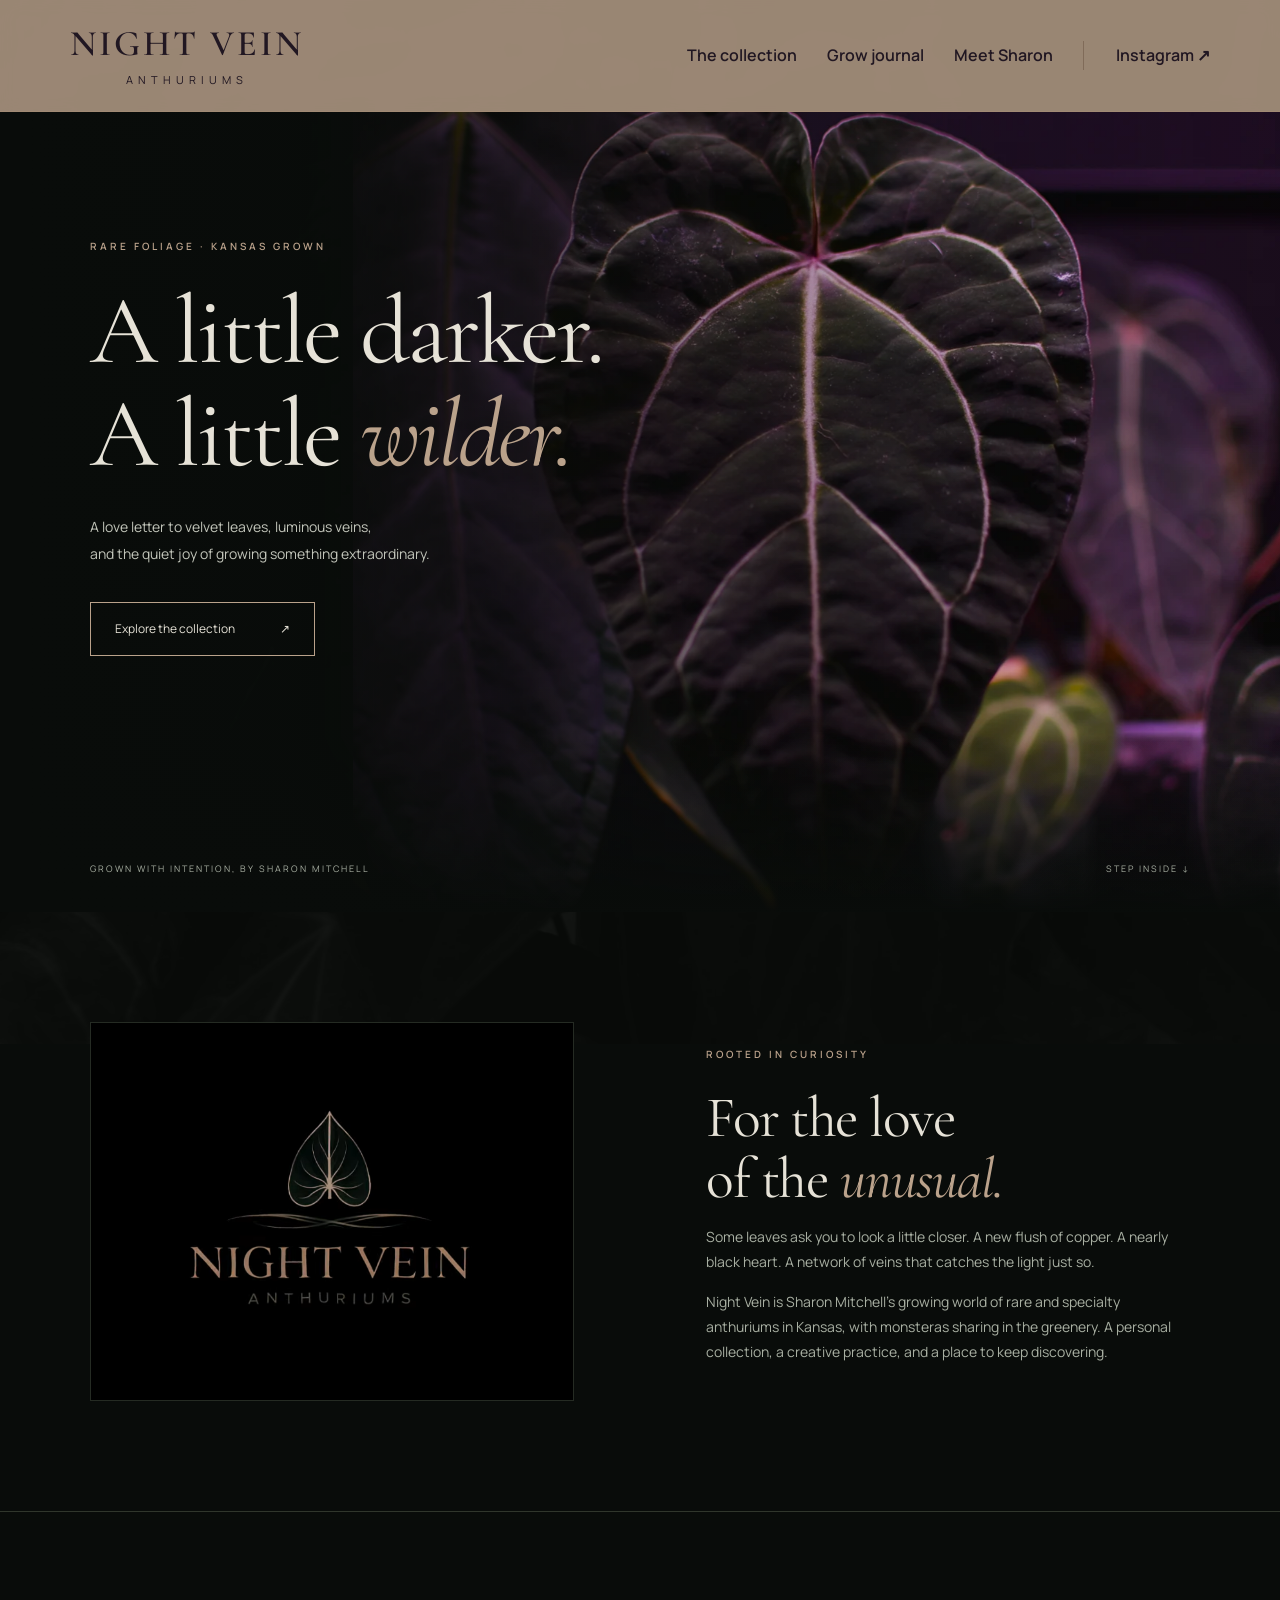
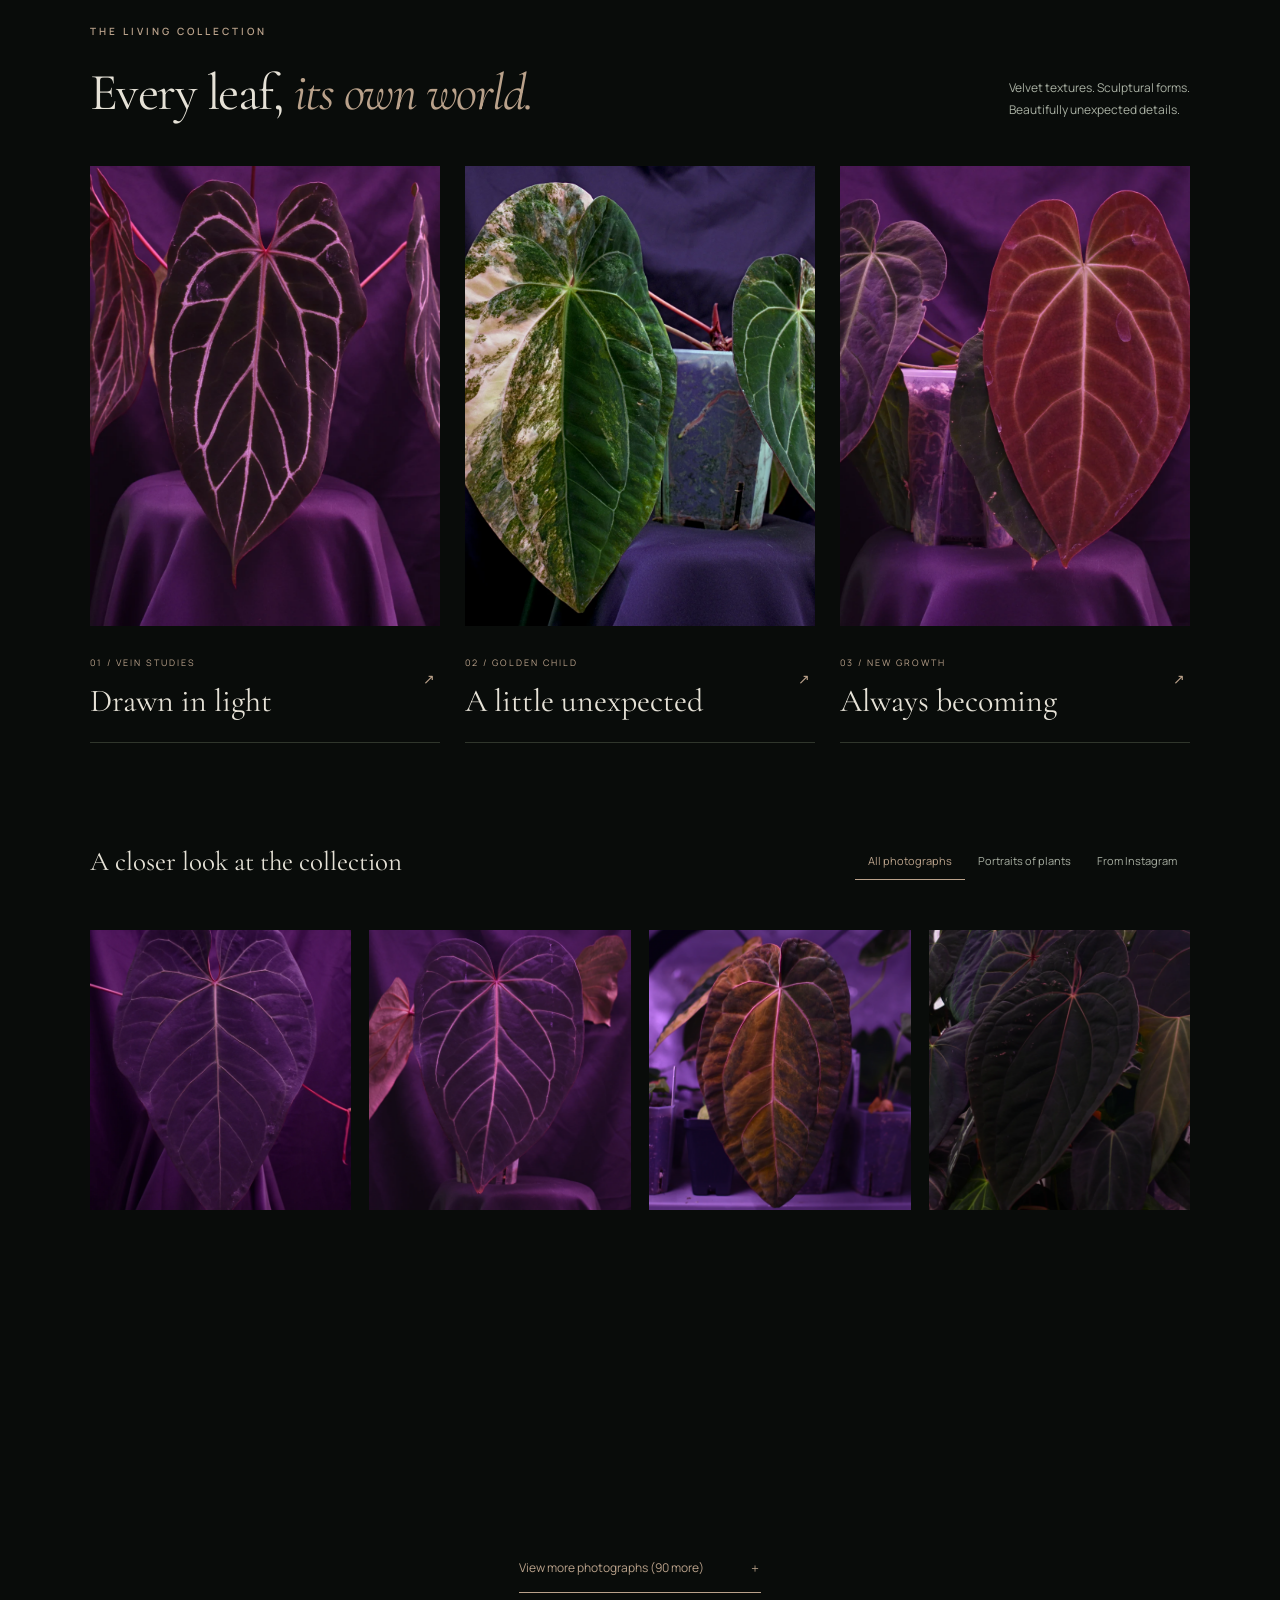
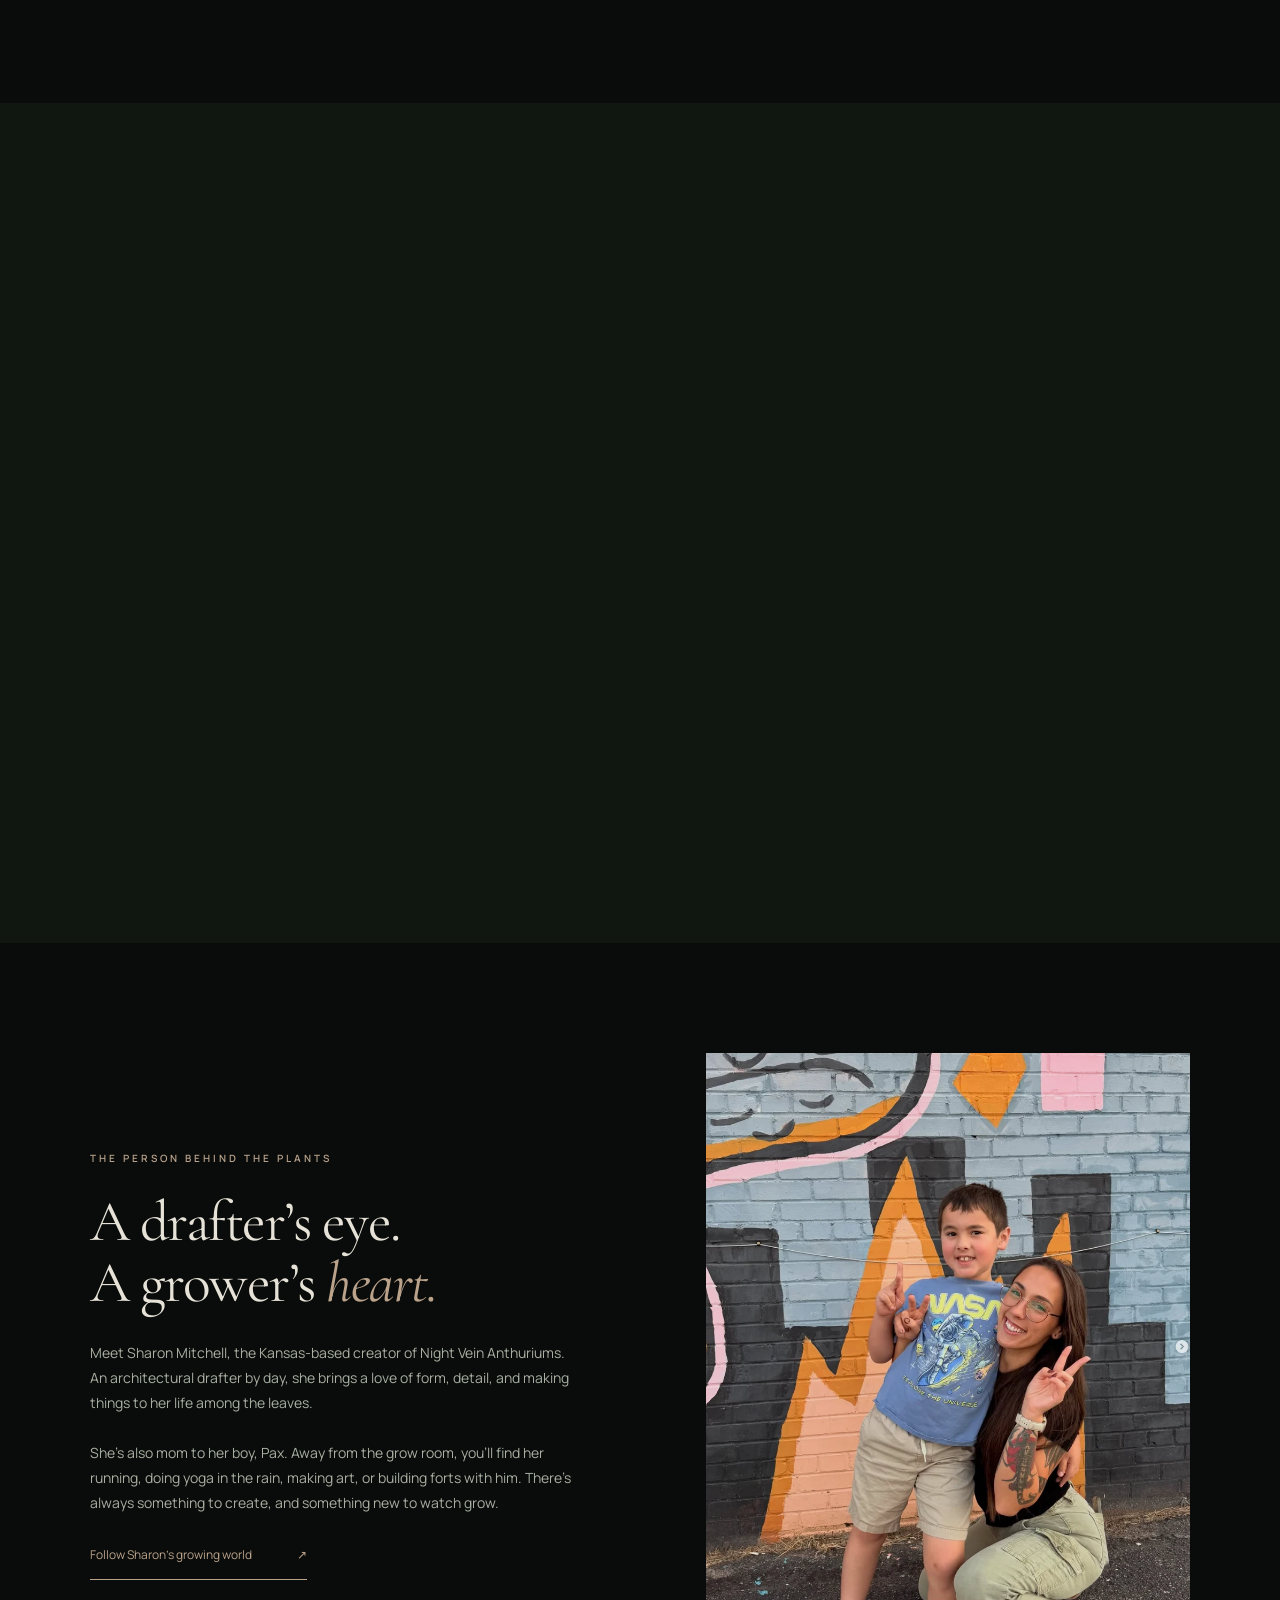
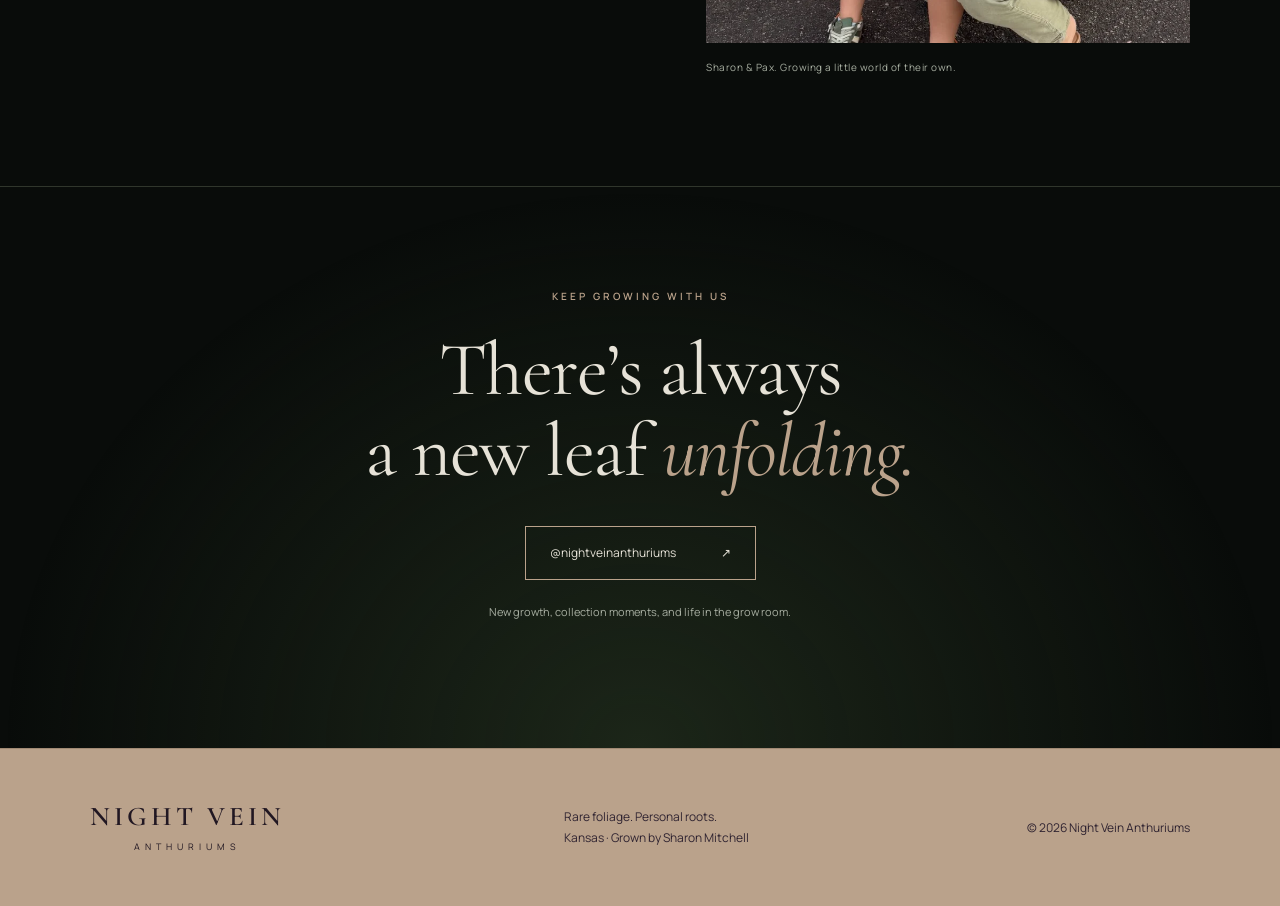
==== commit 9b9b4816: "Increase continuous botanical motion and soften header opacity" ====
--- a/nightvein/index.html
+++ b/nightvein/index.html
@@ -1,5 +1,5 @@
 <!doctype html>
-<html lang="en"><head><meta charset="utf-8"><meta name="viewport" content="width=device-width,initial-scale=1"><title>Night Vein Anthuriums | Grown with intention in Kansas</title><meta name="description" content="A personal collection of rare and specialty anthuriums, grown by Sharon Mitchell in Kansas. Explore the plants, the grow room, and the story behind Night Vein."><meta name="theme-color" content="#090c0a"><link rel="icon" href="assets/logo.png"><link rel="stylesheet" href="styles.css?v=20260920-gold"></head>
+<html lang="en"><head><meta charset="utf-8"><meta name="viewport" content="width=device-width,initial-scale=1"><title>Night Vein Anthuriums | Grown with intention in Kansas</title><meta name="description" content="A personal collection of rare and specialty anthuriums, grown by Sharon Mitchell in Kansas. Explore the plants, the grow room, and the story behind Night Vein."><meta name="theme-color" content="#090c0a"><link rel="icon" href="assets/logo.png"><link rel="stylesheet" href="styles.css?v=20260920-drift"></head>
 <body><a class="skip" href="#main">Skip to content</a><header><a class="wordmark" href="#">NIGHT VEIN<span>ANTHURIUMS</span></a><nav aria-label="Main navigation"><a href="#collection">The collection</a><a href="#journal">Grow journal</a><a href="#sharon">Meet Sharon</a><a class="nav-social" href="https://www.instagram.com/nightveinanthuriums/" target="_blank" rel="noopener">Instagram ↗</a></nav></header>
 <main id="main"><section class="hero"><img class="hero-photo" src="assets/dsc_0206.webp" alt="Deep velvet anthurium leaves with luminous pale veins"><div class="hero-shade"></div><div class="hero-content"><p class="eyebrow">RARE FOLIAGE · KANSAS GROWN</p><h1>A little darker.<br>A little <em>wilder.</em></h1><p>A love letter to velvet leaves, luminous veins,<br class="desktop"> and the quiet joy of growing something extraordinary.</p><a class="button" href="#collection">Explore the collection <span>↗</span></a></div><div class="hero-foot"><span>GROWN WITH INTENTION, BY SHARON MITCHELL</span><a href="#intro">STEP INSIDE ↓</a></div></section>
 <section id="intro" class="intro section"><div class="logo-wrap"><img src="assets/logo.png" alt="Night Vein Anthuriums botanical logo" width="600" height="428"></div><div><p class="eyebrow">ROOTED IN CURIOSITY</p><h2>For the love<br>of the <em>unusual.</em></h2><p>Some leaves ask you to look a little closer. A new flush of copper. A nearly black heart. A network of veins that catches the light just so.</p><p>Night Vein is Sharon Mitchell’s growing world of rare and specialty anthuriums in Kansas, with monsteras sharing in the greenery. A personal collection, a creative practice, and a place to keep discovering.</p></div></section>
@@ -8,4 +8,4 @@
 <section id="sharon" class="section about"><div class="about-copy"><p class="eyebrow">THE PERSON BEHIND THE PLANTS</p><h2>A drafter’s eye.<br>A grower’s <em>heart.</em></h2><p>Meet Sharon Mitchell, the Kansas-based creator of Night Vein Anthuriums. An architectural drafter by day, she brings a love of form, detail, and making things to her life among the leaves.</p><p>She’s also mom to her boy, Pax. Away from the grow room, you’ll find her running, doing yoga in the rain, making art, or building forts with him. There’s always something to create, and something new to watch grow.</p><a class="text-button" href="https://www.instagram.com/nightveinanthuriums/" target="_blank" rel="noopener">Follow Sharon’s growing world <span>↗</span></a></div><figure><img src="assets/sharon-pax.webp" alt="Sharon and her son Pax smiling together in front of a colorful mural" loading="lazy"><figcaption>Sharon & Pax. Growing a little world of their own.</figcaption></figure></section>
 <section class="closing"><p class="eyebrow">KEEP GROWING WITH US</p><h2>There’s always<br>a new leaf <em>unfolding.</em></h2><a class="button" href="https://www.instagram.com/nightveinanthuriums/" target="_blank" rel="noopener">@nightveinanthuriums <span>↗</span></a><p>New growth, collection moments, and life in the grow room.</p></section></main><footer><a class="wordmark" href="#">NIGHT VEIN<span>ANTHURIUMS</span></a><p>Rare foliage. Personal roots.<br>Kansas · Grown by Sharon Mitchell</p><span>© 2026 Night Vein Anthuriums</span></footer>
 <dialog id="lightbox" aria-label="Photograph viewer"><button class="close" aria-label="Close photograph">×</button><img alt=""><p></p><div class="lightbox-nav"><button id="prev" aria-label="Previous photograph">←</button><span id="position"></span><button id="next" aria-label="Next photograph">→</button></div></dialog>
-<dialog id="story" aria-labelledby="story-title"><button class="close" aria-label="Close story">×</button><article><p class="eyebrow">GROW JOURNAL / FIELD NOTES 001</p><h2 id="story-title">Building a little<br><em>world of green.</em></h2><p class="lede">The grow room behind Night Vein Anthuriums, created by Sharon Mitchell in Kansas.</p><img src="assets/ig-5783b59d6156bb47.webp" alt="Sharon in her illuminated grow room" loading="lazy"><h3>A framework for growing</h3><p>Sharon’s grow room begins with a powder-coated green tubular frame. The semi-modular structure gives the room its framework, with VIVOSUN reflective Mylar-coated walls enclosing the growing space. It is a practical setting for a collection whose details deserve a closer look.</p><h3>Light, mist, and warmth</h3><p>Grow lights illuminate the foliage, while the reflective walls help distribute that light around the enclosure. Misters add moisture to the air, and heat lamps supply warmth. Together, these elements shape the warm, humid environment Sharon has created for her plants; the lamps provide heat, while misting supplies the moisture.</p><h3>The plants at the heart of it</h3><p>Anthuriums are the focus of Night Vein: heart-shaped leaves, rich velvet surfaces, striking veins, and new growth that can emerge in a completely different color from the mature foliage. Her Instagram journal includes Golden Child, Delta Force, Red Vein Dark Phoenix, and a range of papillilaminum and magnificum crosses. Alongside the anthuriums, Sharon also grows monsteras.</p><h3>Designed with a personal touch</h3><p>As a full-time architectural drafter, Sharon works with spaces and structures every day. Her grow room brings that same interest in making a space her own into a deeply personal project. Night Vein is a place where her creative life and love of plants meet.</p><p class="article-note">A look inside Sharon’s setup, based on her grow-room story. This is a personal space, not a step-by-step equipment or growing guide.</p><a href="https://www.instagram.com/nightveinanthuriums/" target="_blank" rel="noopener">Follow the grow room on Instagram ↗</a></article></dialog><script src="gallery-data.js"></script><script src="app.js?v=20260920-gold"></script></body></html>+<dialog id="story" aria-labelledby="story-title"><button class="close" aria-label="Close story">×</button><article><p class="eyebrow">GROW JOURNAL / FIELD NOTES 001</p><h2 id="story-title">Building a little<br><em>world of green.</em></h2><p class="lede">The grow room behind Night Vein Anthuriums, created by Sharon Mitchell in Kansas.</p><img src="assets/ig-5783b59d6156bb47.webp" alt="Sharon in her illuminated grow room" loading="lazy"><h3>A framework for growing</h3><p>Sharon’s grow room begins with a powder-coated green tubular frame. The semi-modular structure gives the room its framework, with VIVOSUN reflective Mylar-coated walls enclosing the growing space. It is a practical setting for a collection whose details deserve a closer look.</p><h3>Light, mist, and warmth</h3><p>Grow lights illuminate the foliage, while the reflective walls help distribute that light around the enclosure. Misters add moisture to the air, and heat lamps supply warmth. Together, these elements shape the warm, humid environment Sharon has created for her plants; the lamps provide heat, while misting supplies the moisture.</p><h3>The plants at the heart of it</h3><p>Anthuriums are the focus of Night Vein: heart-shaped leaves, rich velvet surfaces, striking veins, and new growth that can emerge in a completely different color from the mature foliage. Her Instagram journal includes Golden Child, Delta Force, Red Vein Dark Phoenix, and a range of papillilaminum and magnificum crosses. Alongside the anthuriums, Sharon also grows monsteras.</p><h3>Designed with a personal touch</h3><p>As a full-time architectural drafter, Sharon works with spaces and structures every day. Her grow room brings that same interest in making a space her own into a deeply personal project. Night Vein is a place where her creative life and love of plants meet.</p><p class="article-note">A look inside Sharon’s setup, based on her grow-room story. This is a personal space, not a step-by-step equipment or growing guide.</p><a href="https://www.instagram.com/nightveinanthuriums/" target="_blank" rel="noopener">Follow the grow room on Instagram ↗</a></article></dialog><script src="gallery-data.js"></script><script src="app.js?v=20260920-drift"></script></body></html>
--- a/nightvein/styles.css
+++ b/nightvein/styles.css
@@ -38,3 +38,9 @@
 @media(max-width:900px){header nav{font-size:14px;gap:20px}header .wordmark{font-size:31px}}
 @media(max-width:600px){header{padding:24px 15px 20px}header nav{font-size:13px;gap:22px}header .wordmark{font-size:34px}header .wordmark span{font-size:11px}footer p,footer>span{font-size:12px}.botanical-backdrop{background-position:65% center}}
 @media(prefers-reduced-motion:reduce){.botanical-backdrop{animation:none}.motion-enabled .scroll-reveal:not(.is-revealed) img,.motion-enabled .photo-card img,.motion-enabled .gallery button img,.motion-enabled .journal-photo img,.motion-enabled .about figure img{transform:none;transition:none}}
+
+/* A more visible, continuously drifting botanical layer. */
+.botanical-backdrop{opacity:.105;inset:-16%;animation:leaf-drift-visible 18s ease-in-out infinite alternate;will-change:transform}
+@keyframes leaf-drift-visible{from{transform:translate3d(-4%,2%,0) scale(1.03) rotate(-2deg)}to{transform:translate3d(4%,-3%,0) scale(1.16) rotate(2deg)}}
+header{background:rgba(186,162,139,.82);backdrop-filter:blur(9px);-webkit-backdrop-filter:blur(9px)}
+@media(prefers-reduced-motion:reduce){.botanical-backdrop{animation:none;will-change:auto}}
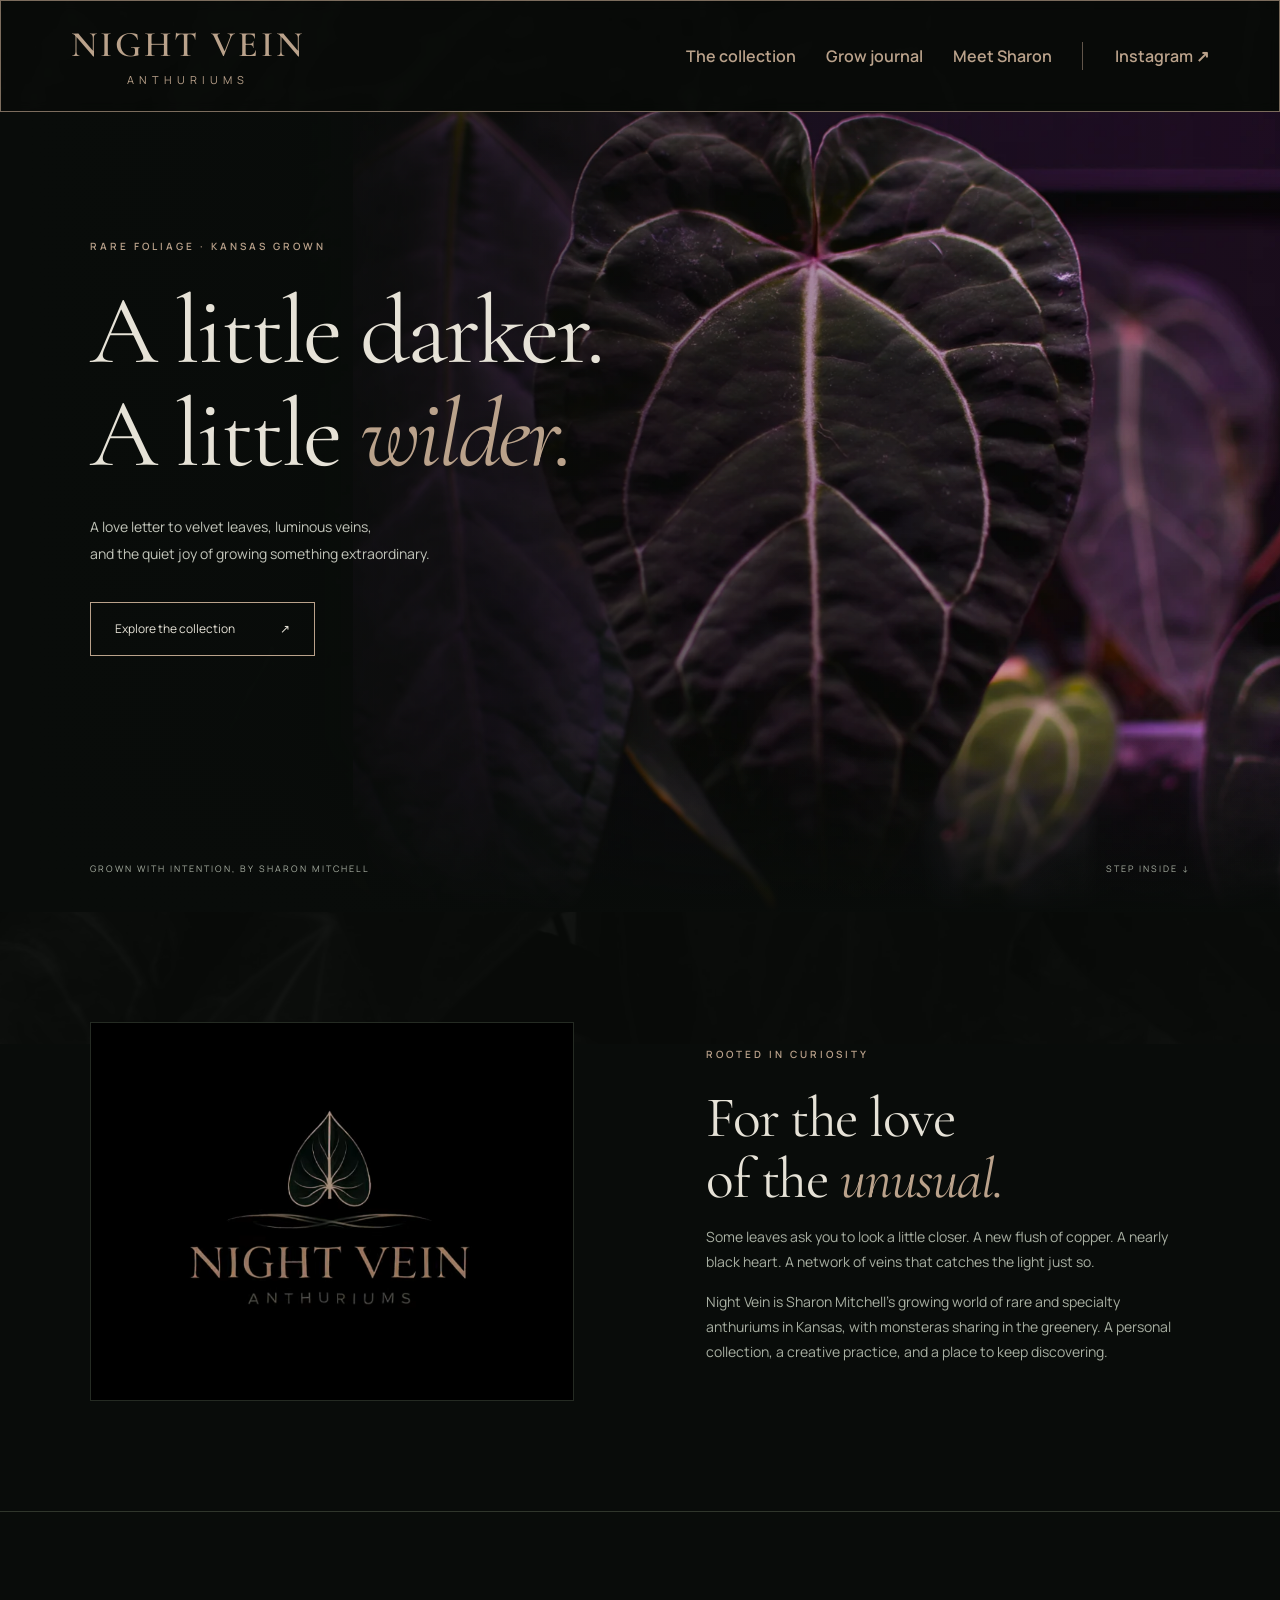
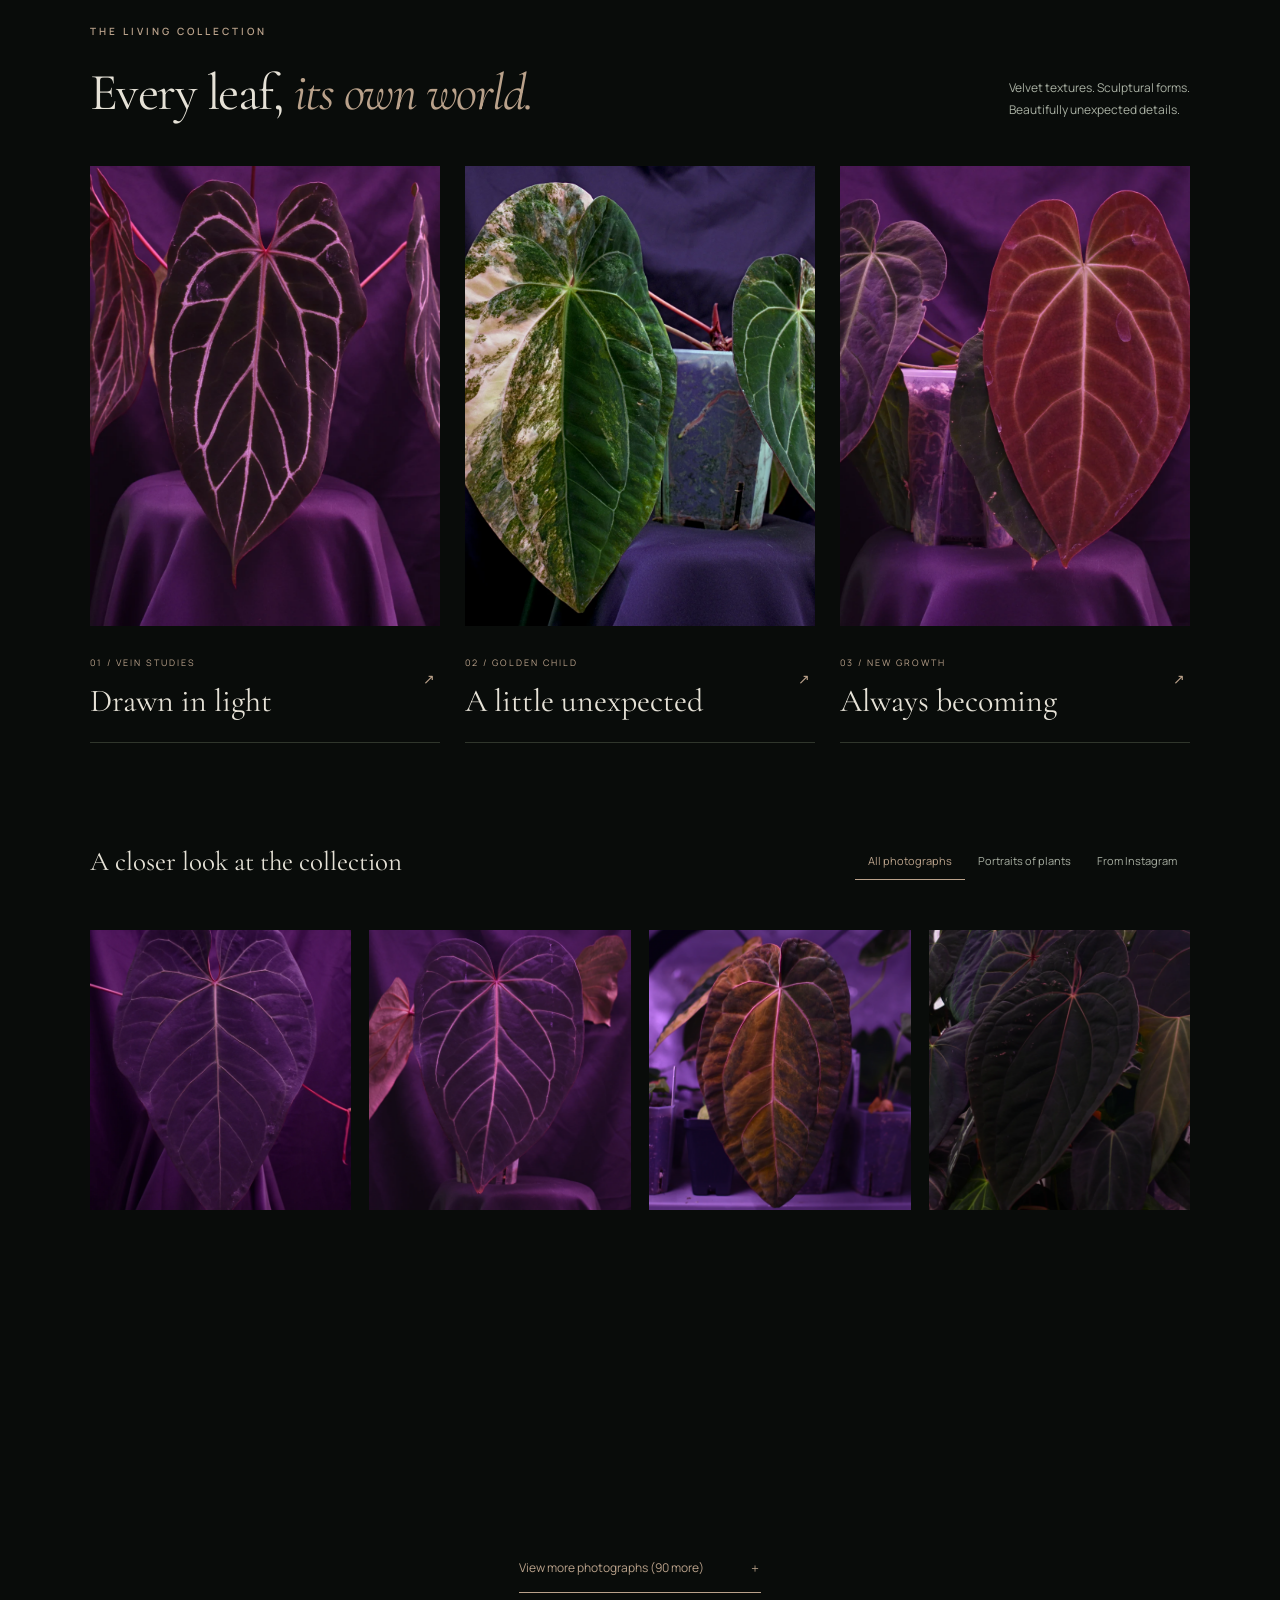
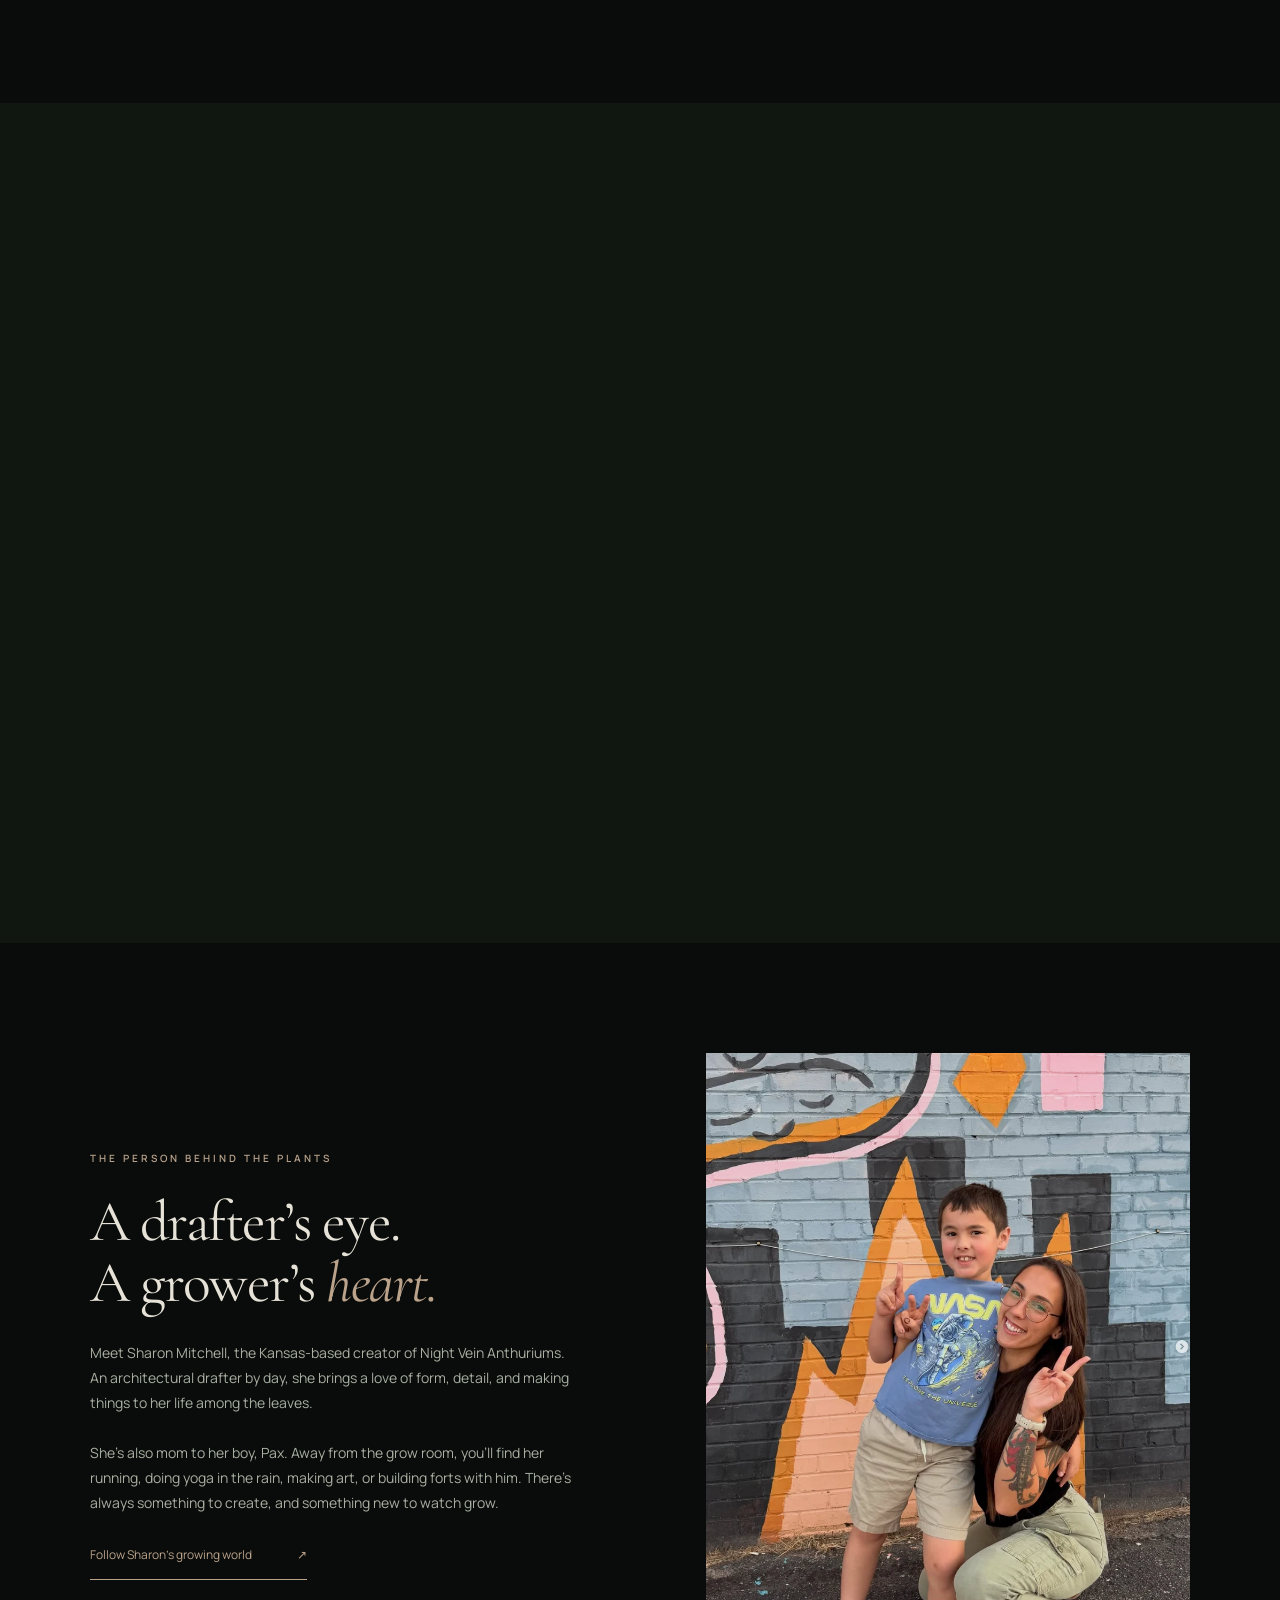
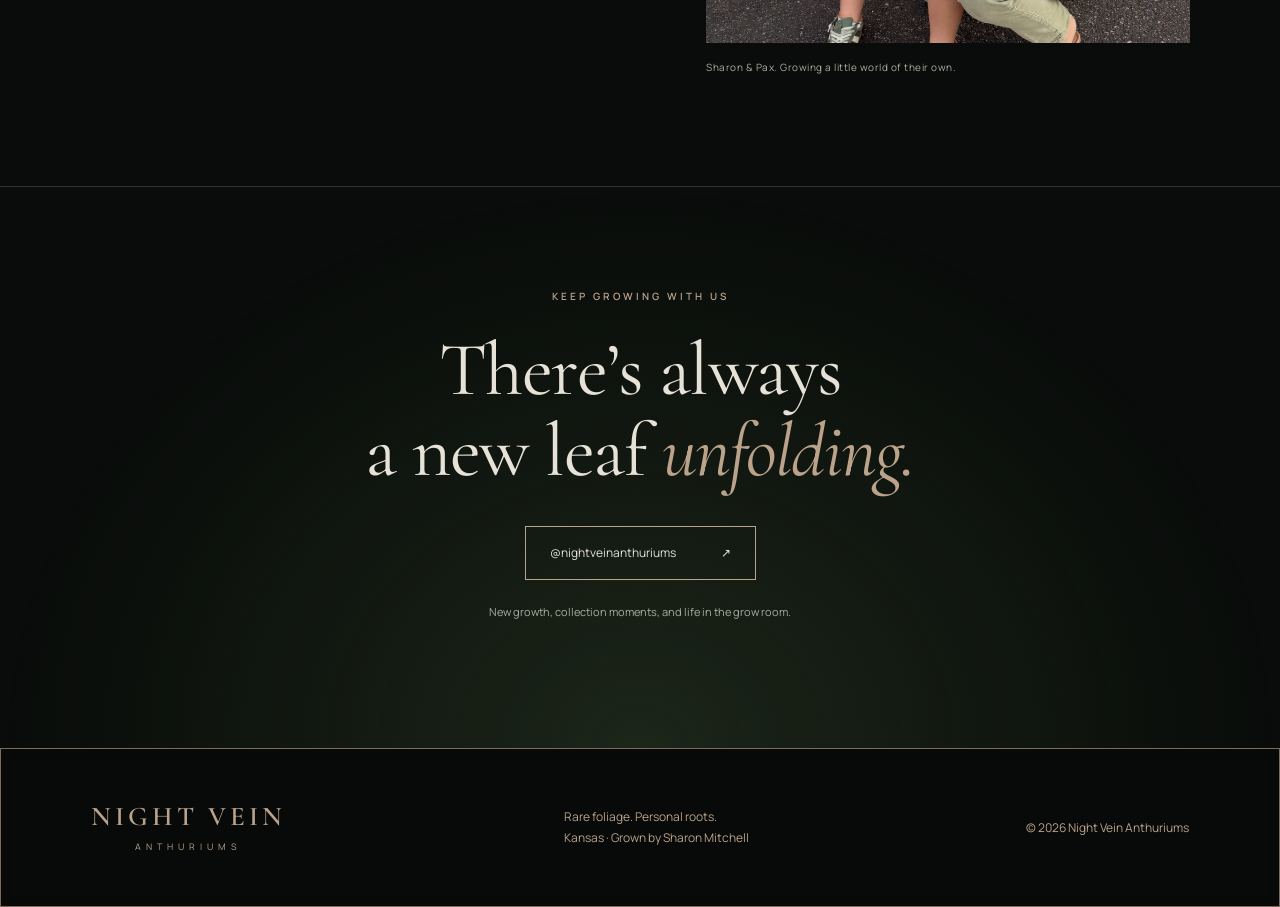
==== commit 5013bd84: "Make header sticky with translucent black and gold outlined bookends" ====
--- a/nightvein/index.html
+++ b/nightvein/index.html
@@ -1,5 +1,5 @@
 <!doctype html>
-<html lang="en"><head><meta charset="utf-8"><meta name="viewport" content="width=device-width,initial-scale=1"><title>Night Vein Anthuriums | Grown with intention in Kansas</title><meta name="description" content="A personal collection of rare and specialty anthuriums, grown by Sharon Mitchell in Kansas. Explore the plants, the grow room, and the story behind Night Vein."><meta name="theme-color" content="#090c0a"><link rel="icon" href="assets/logo.png"><link rel="stylesheet" href="styles.css?v=20260920-drift"></head>
+<html lang="en"><head><meta charset="utf-8"><meta name="viewport" content="width=device-width,initial-scale=1"><title>Night Vein Anthuriums | Grown with intention in Kansas</title><meta name="description" content="A personal collection of rare and specialty anthuriums, grown by Sharon Mitchell in Kansas. Explore the plants, the grow room, and the story behind Night Vein."><meta name="theme-color" content="#090c0a"><link rel="icon" href="assets/logo.png"><link rel="stylesheet" href="styles.css?v=20260920-sticky"></head>
 <body><a class="skip" href="#main">Skip to content</a><header><a class="wordmark" href="#">NIGHT VEIN<span>ANTHURIUMS</span></a><nav aria-label="Main navigation"><a href="#collection">The collection</a><a href="#journal">Grow journal</a><a href="#sharon">Meet Sharon</a><a class="nav-social" href="https://www.instagram.com/nightveinanthuriums/" target="_blank" rel="noopener">Instagram ↗</a></nav></header>
 <main id="main"><section class="hero"><img class="hero-photo" src="assets/dsc_0206.webp" alt="Deep velvet anthurium leaves with luminous pale veins"><div class="hero-shade"></div><div class="hero-content"><p class="eyebrow">RARE FOLIAGE · KANSAS GROWN</p><h1>A little darker.<br>A little <em>wilder.</em></h1><p>A love letter to velvet leaves, luminous veins,<br class="desktop"> and the quiet joy of growing something extraordinary.</p><a class="button" href="#collection">Explore the collection <span>↗</span></a></div><div class="hero-foot"><span>GROWN WITH INTENTION, BY SHARON MITCHELL</span><a href="#intro">STEP INSIDE ↓</a></div></section>
 <section id="intro" class="intro section"><div class="logo-wrap"><img src="assets/logo.png" alt="Night Vein Anthuriums botanical logo" width="600" height="428"></div><div><p class="eyebrow">ROOTED IN CURIOSITY</p><h2>For the love<br>of the <em>unusual.</em></h2><p>Some leaves ask you to look a little closer. A new flush of copper. A nearly black heart. A network of veins that catches the light just so.</p><p>Night Vein is Sharon Mitchell’s growing world of rare and specialty anthuriums in Kansas, with monsteras sharing in the greenery. A personal collection, a creative practice, and a place to keep discovering.</p></div></section>
@@ -8,4 +8,4 @@
 <section id="sharon" class="section about"><div class="about-copy"><p class="eyebrow">THE PERSON BEHIND THE PLANTS</p><h2>A drafter’s eye.<br>A grower’s <em>heart.</em></h2><p>Meet Sharon Mitchell, the Kansas-based creator of Night Vein Anthuriums. An architectural drafter by day, she brings a love of form, detail, and making things to her life among the leaves.</p><p>She’s also mom to her boy, Pax. Away from the grow room, you’ll find her running, doing yoga in the rain, making art, or building forts with him. There’s always something to create, and something new to watch grow.</p><a class="text-button" href="https://www.instagram.com/nightveinanthuriums/" target="_blank" rel="noopener">Follow Sharon’s growing world <span>↗</span></a></div><figure><img src="assets/sharon-pax.webp" alt="Sharon and her son Pax smiling together in front of a colorful mural" loading="lazy"><figcaption>Sharon & Pax. Growing a little world of their own.</figcaption></figure></section>
 <section class="closing"><p class="eyebrow">KEEP GROWING WITH US</p><h2>There’s always<br>a new leaf <em>unfolding.</em></h2><a class="button" href="https://www.instagram.com/nightveinanthuriums/" target="_blank" rel="noopener">@nightveinanthuriums <span>↗</span></a><p>New growth, collection moments, and life in the grow room.</p></section></main><footer><a class="wordmark" href="#">NIGHT VEIN<span>ANTHURIUMS</span></a><p>Rare foliage. Personal roots.<br>Kansas · Grown by Sharon Mitchell</p><span>© 2026 Night Vein Anthuriums</span></footer>
 <dialog id="lightbox" aria-label="Photograph viewer"><button class="close" aria-label="Close photograph">×</button><img alt=""><p></p><div class="lightbox-nav"><button id="prev" aria-label="Previous photograph">←</button><span id="position"></span><button id="next" aria-label="Next photograph">→</button></div></dialog>
-<dialog id="story" aria-labelledby="story-title"><button class="close" aria-label="Close story">×</button><article><p class="eyebrow">GROW JOURNAL / FIELD NOTES 001</p><h2 id="story-title">Building a little<br><em>world of green.</em></h2><p class="lede">The grow room behind Night Vein Anthuriums, created by Sharon Mitchell in Kansas.</p><img src="assets/ig-5783b59d6156bb47.webp" alt="Sharon in her illuminated grow room" loading="lazy"><h3>A framework for growing</h3><p>Sharon’s grow room begins with a powder-coated green tubular frame. The semi-modular structure gives the room its framework, with VIVOSUN reflective Mylar-coated walls enclosing the growing space. It is a practical setting for a collection whose details deserve a closer look.</p><h3>Light, mist, and warmth</h3><p>Grow lights illuminate the foliage, while the reflective walls help distribute that light around the enclosure. Misters add moisture to the air, and heat lamps supply warmth. Together, these elements shape the warm, humid environment Sharon has created for her plants; the lamps provide heat, while misting supplies the moisture.</p><h3>The plants at the heart of it</h3><p>Anthuriums are the focus of Night Vein: heart-shaped leaves, rich velvet surfaces, striking veins, and new growth that can emerge in a completely different color from the mature foliage. Her Instagram journal includes Golden Child, Delta Force, Red Vein Dark Phoenix, and a range of papillilaminum and magnificum crosses. Alongside the anthuriums, Sharon also grows monsteras.</p><h3>Designed with a personal touch</h3><p>As a full-time architectural drafter, Sharon works with spaces and structures every day. Her grow room brings that same interest in making a space her own into a deeply personal project. Night Vein is a place where her creative life and love of plants meet.</p><p class="article-note">A look inside Sharon’s setup, based on her grow-room story. This is a personal space, not a step-by-step equipment or growing guide.</p><a href="https://www.instagram.com/nightveinanthuriums/" target="_blank" rel="noopener">Follow the grow room on Instagram ↗</a></article></dialog><script src="gallery-data.js"></script><script src="app.js?v=20260920-drift"></script></body></html>+<dialog id="story" aria-labelledby="story-title"><button class="close" aria-label="Close story">×</button><article><p class="eyebrow">GROW JOURNAL / FIELD NOTES 001</p><h2 id="story-title">Building a little<br><em>world of green.</em></h2><p class="lede">The grow room behind Night Vein Anthuriums, created by Sharon Mitchell in Kansas.</p><img src="assets/ig-5783b59d6156bb47.webp" alt="Sharon in her illuminated grow room" loading="lazy"><h3>A framework for growing</h3><p>Sharon’s grow room begins with a powder-coated green tubular frame. The semi-modular structure gives the room its framework, with VIVOSUN reflective Mylar-coated walls enclosing the growing space. It is a practical setting for a collection whose details deserve a closer look.</p><h3>Light, mist, and warmth</h3><p>Grow lights illuminate the foliage, while the reflective walls help distribute that light around the enclosure. Misters add moisture to the air, and heat lamps supply warmth. Together, these elements shape the warm, humid environment Sharon has created for her plants; the lamps provide heat, while misting supplies the moisture.</p><h3>The plants at the heart of it</h3><p>Anthuriums are the focus of Night Vein: heart-shaped leaves, rich velvet surfaces, striking veins, and new growth that can emerge in a completely different color from the mature foliage. Her Instagram journal includes Golden Child, Delta Force, Red Vein Dark Phoenix, and a range of papillilaminum and magnificum crosses. Alongside the anthuriums, Sharon also grows monsteras.</p><h3>Designed with a personal touch</h3><p>As a full-time architectural drafter, Sharon works with spaces and structures every day. Her grow room brings that same interest in making a space her own into a deeply personal project. Night Vein is a place where her creative life and love of plants meet.</p><p class="article-note">A look inside Sharon’s setup, based on her grow-room story. This is a personal space, not a step-by-step equipment or growing guide.</p><a href="https://www.instagram.com/nightveinanthuriums/" target="_blank" rel="noopener">Follow the grow room on Instagram ↗</a></article></dialog><script src="gallery-data.js"></script><script src="app.js?v=20260920-sticky"></script></body></html>
--- a/nightvein/styles.css
+++ b/nightvein/styles.css
@@ -44,3 +44,12 @@
 @keyframes leaf-drift-visible{from{transform:translate3d(-4%,2%,0) scale(1.03) rotate(-2deg)}to{transform:translate3d(4%,-3%,0) scale(1.16) rotate(2deg)}}
 header{background:rgba(186,162,139,.82);backdrop-filter:blur(9px);-webkit-backdrop-filter:blur(9px)}
 @media(prefers-reduced-motion:reduce){.botanical-backdrop{animation:none;will-change:auto}}
+
+/* Transparent gold-outlined bookends; navigation remains visible on scroll. */
+header,footer{background:rgba(5,8,6,.40);color:var(--gold);border:1px solid rgba(186,162,139,.65);backdrop-filter:blur(6px);-webkit-backdrop-filter:blur(6px)}
+header{position:sticky;top:0;z-index:15}
+header .wordmark,header .wordmark span,footer .wordmark,footer p,footer>span{color:var(--gold)}
+header nav a:hover{color:#ead8c5}
+header .nav-social{border-color:rgba(186,162,139,.5)}
+html{scroll-padding-top:135px}
+@media(max-width:600px){html{scroll-padding-top:165px}}
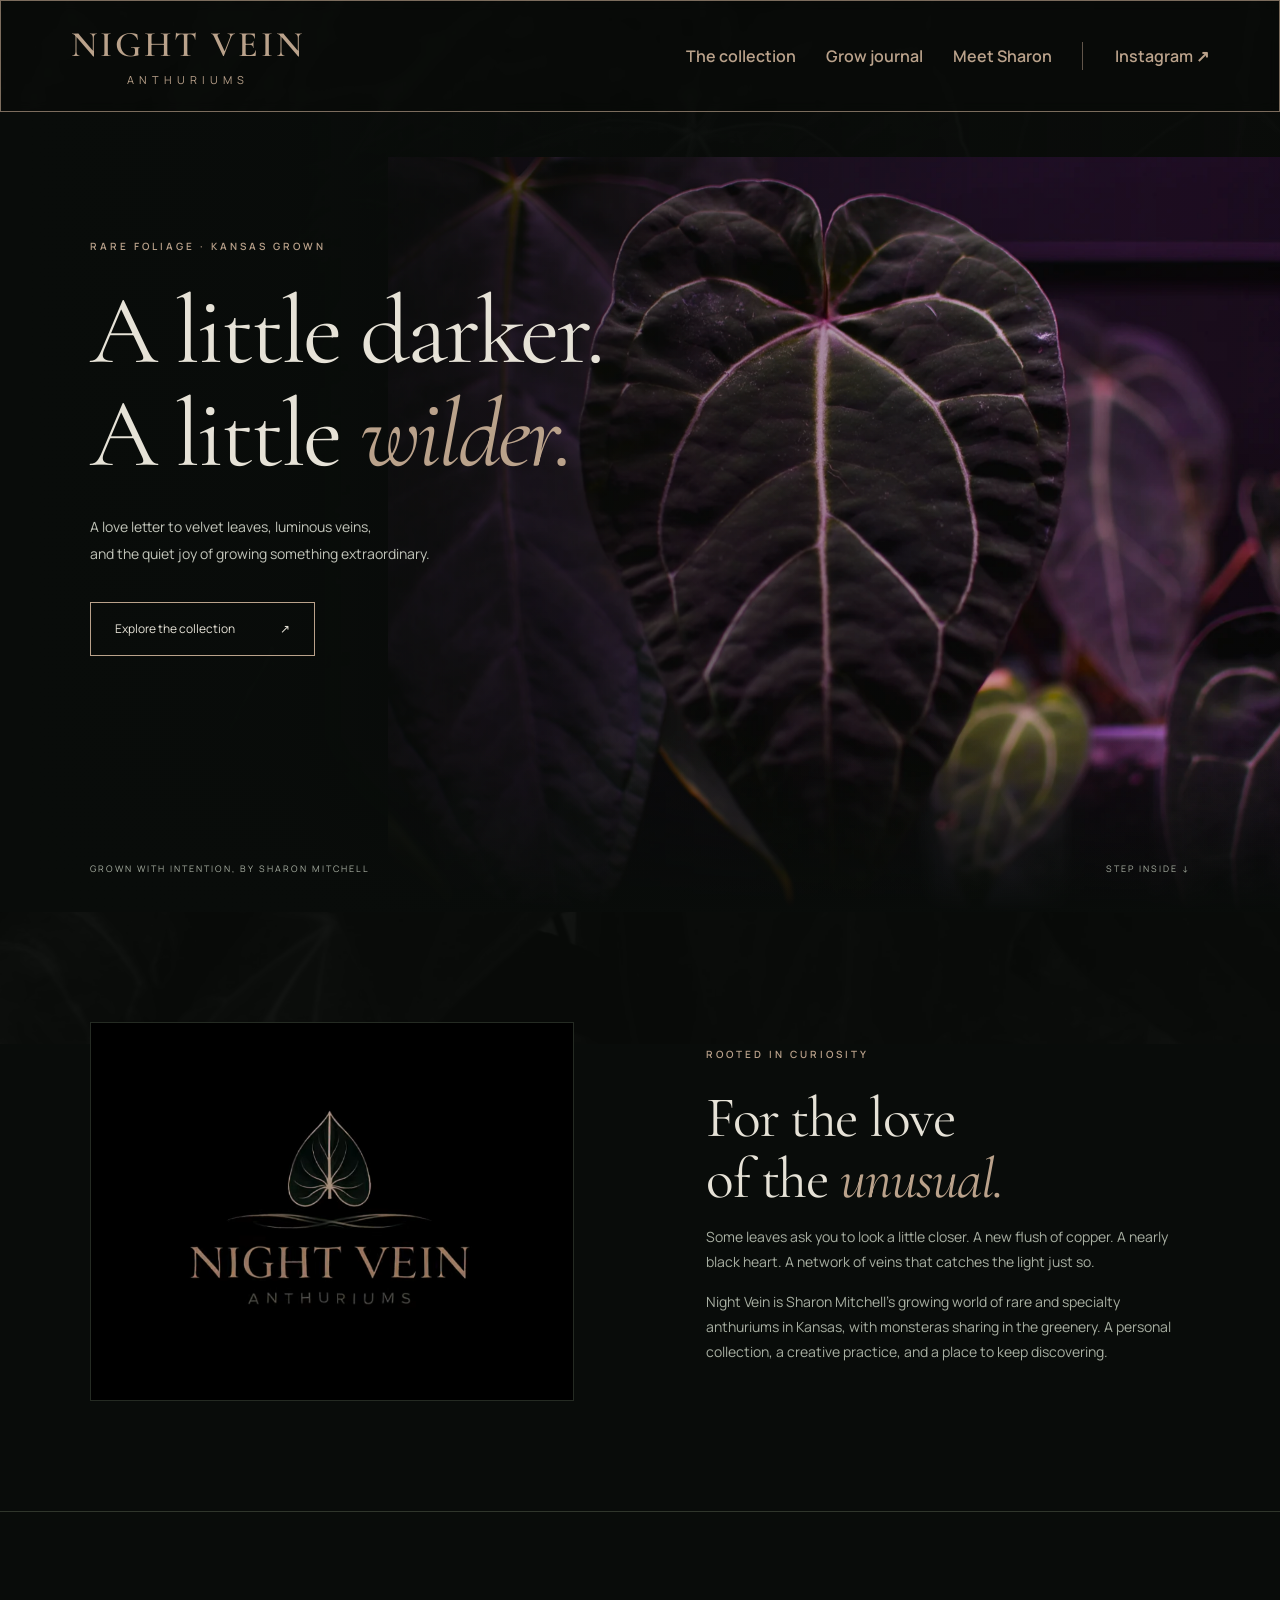
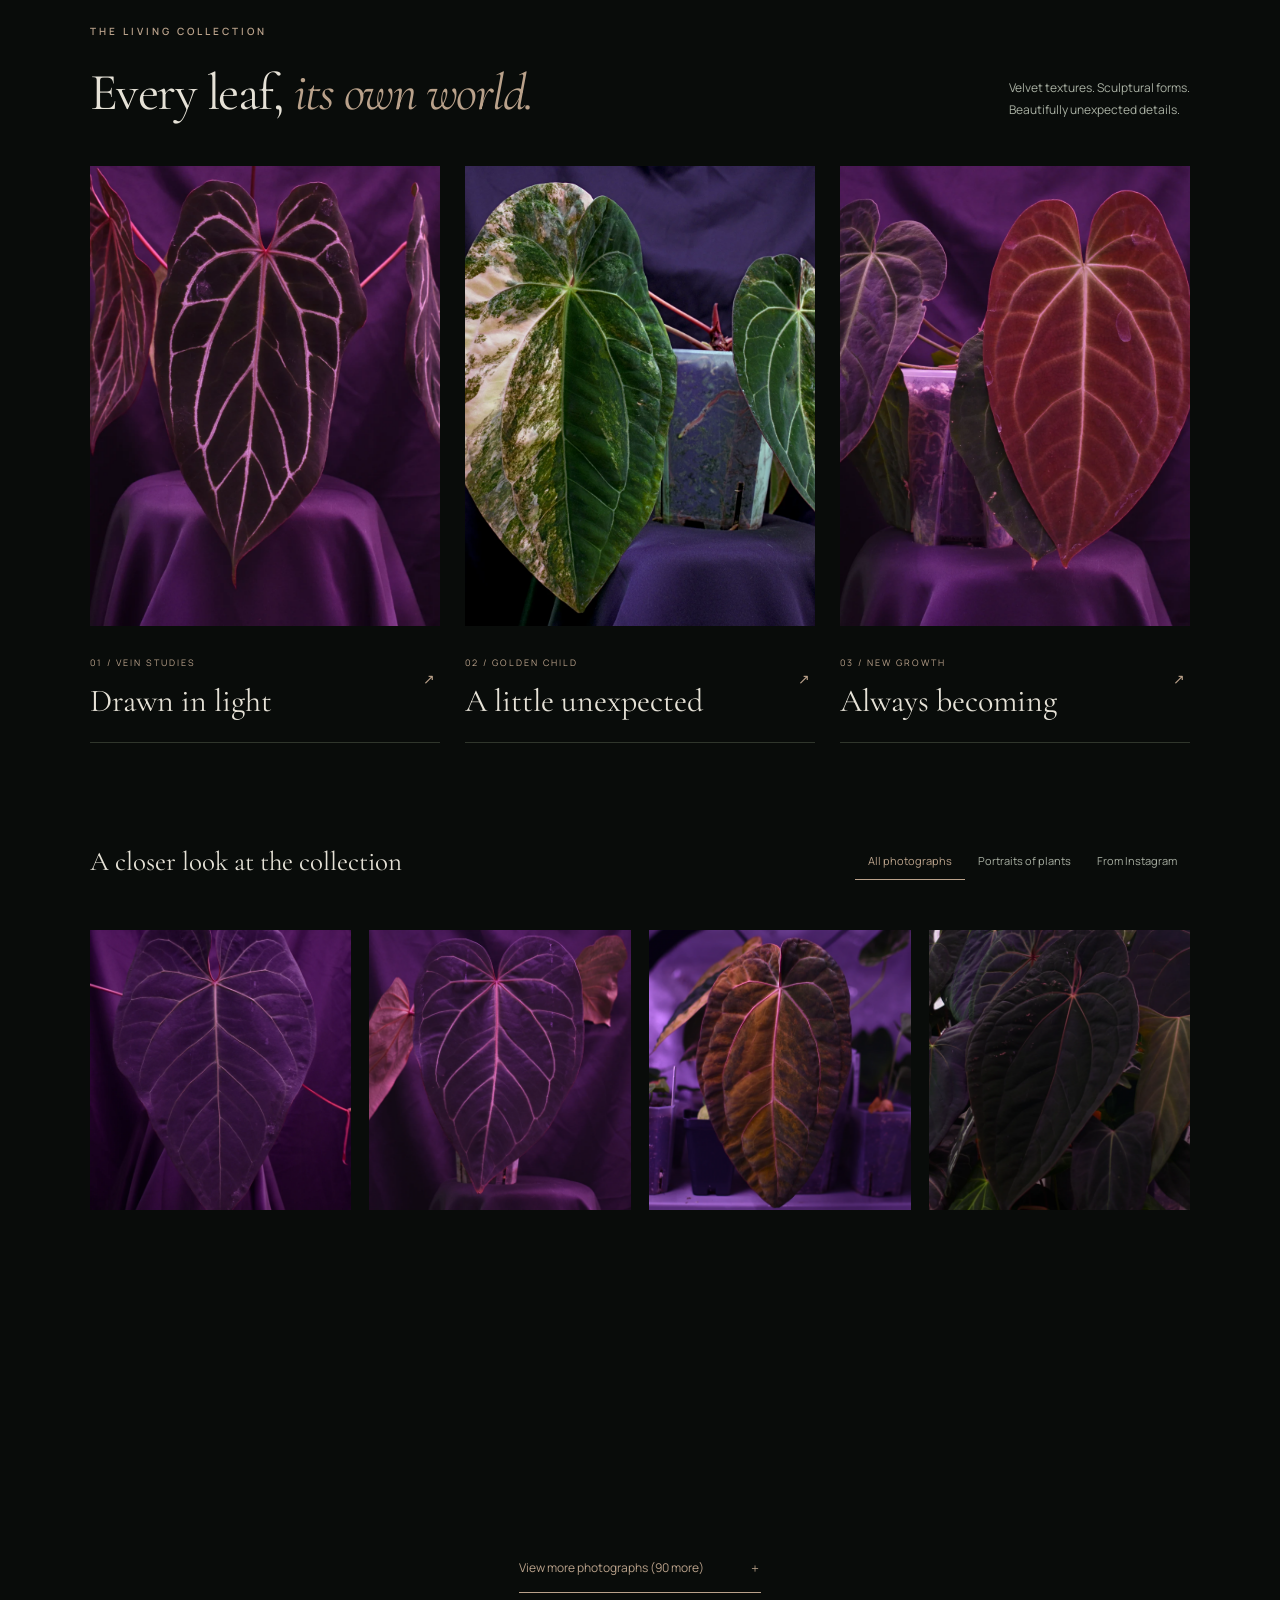
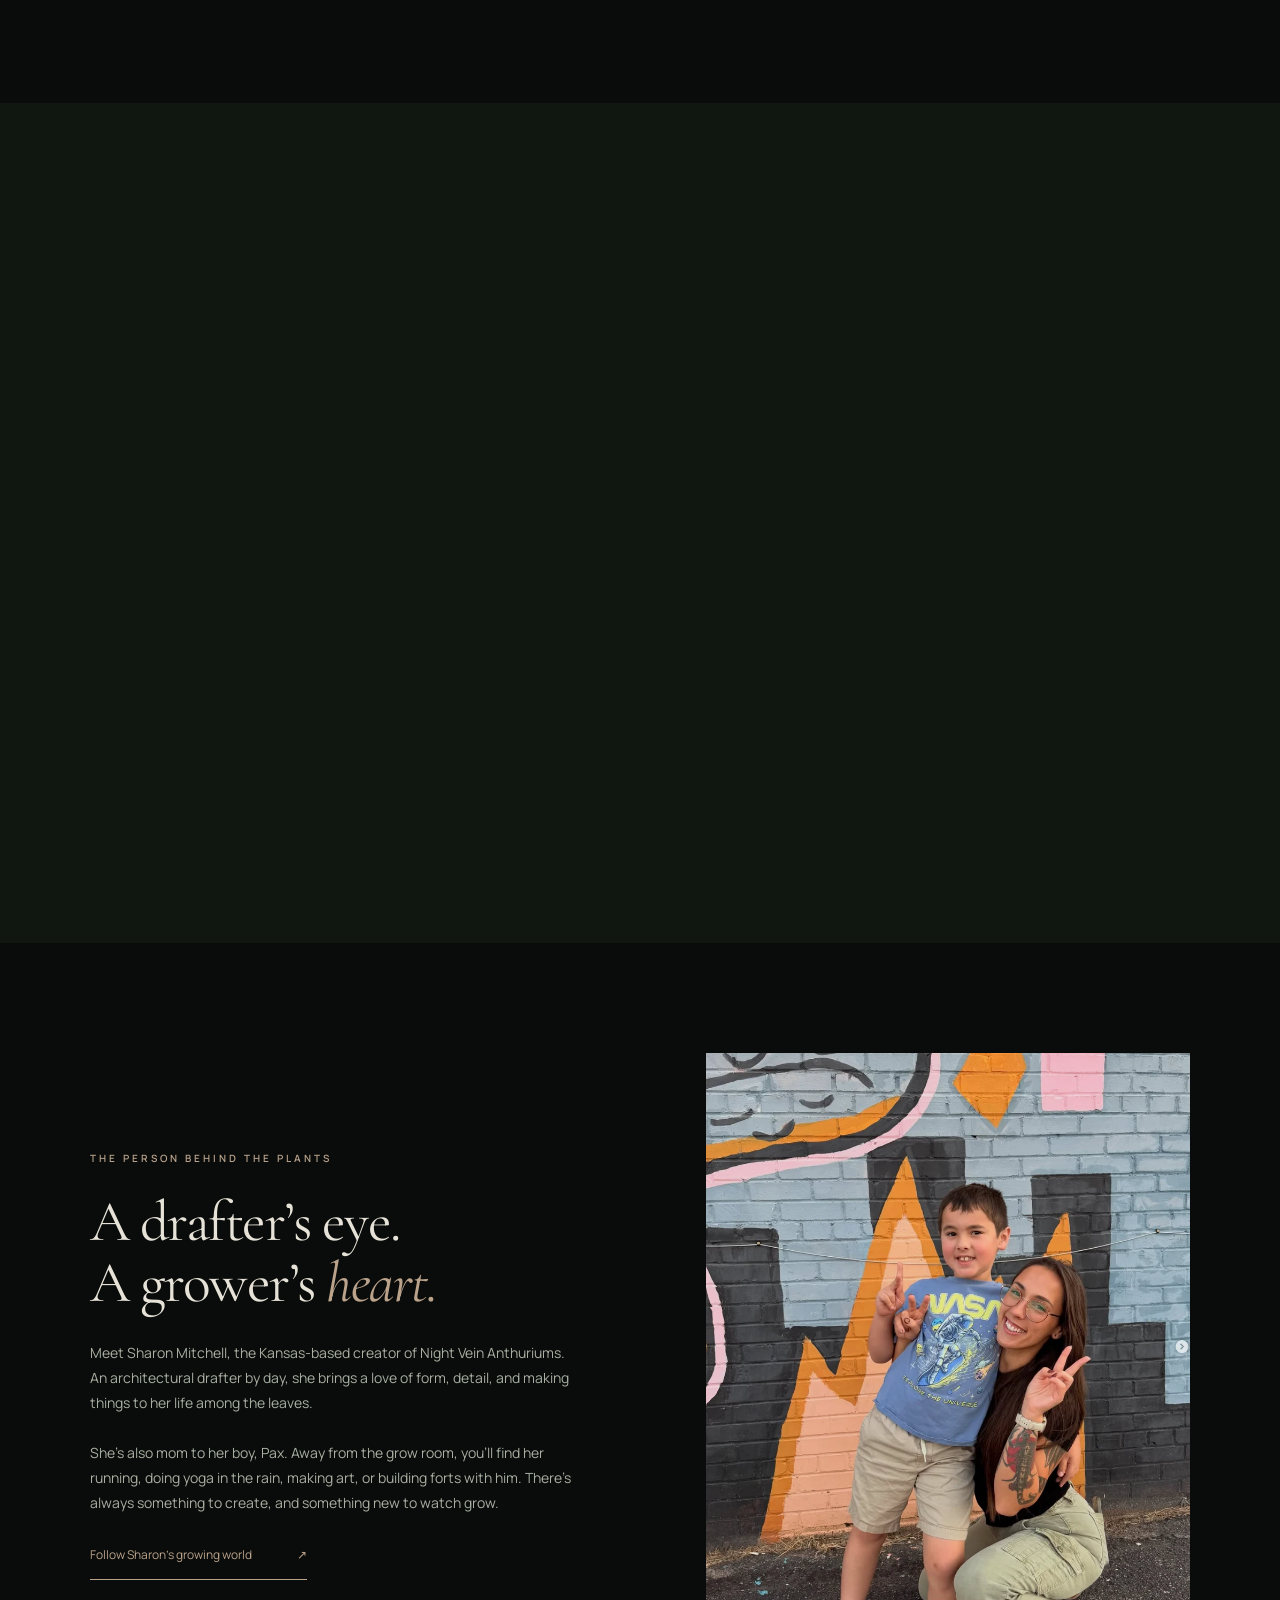
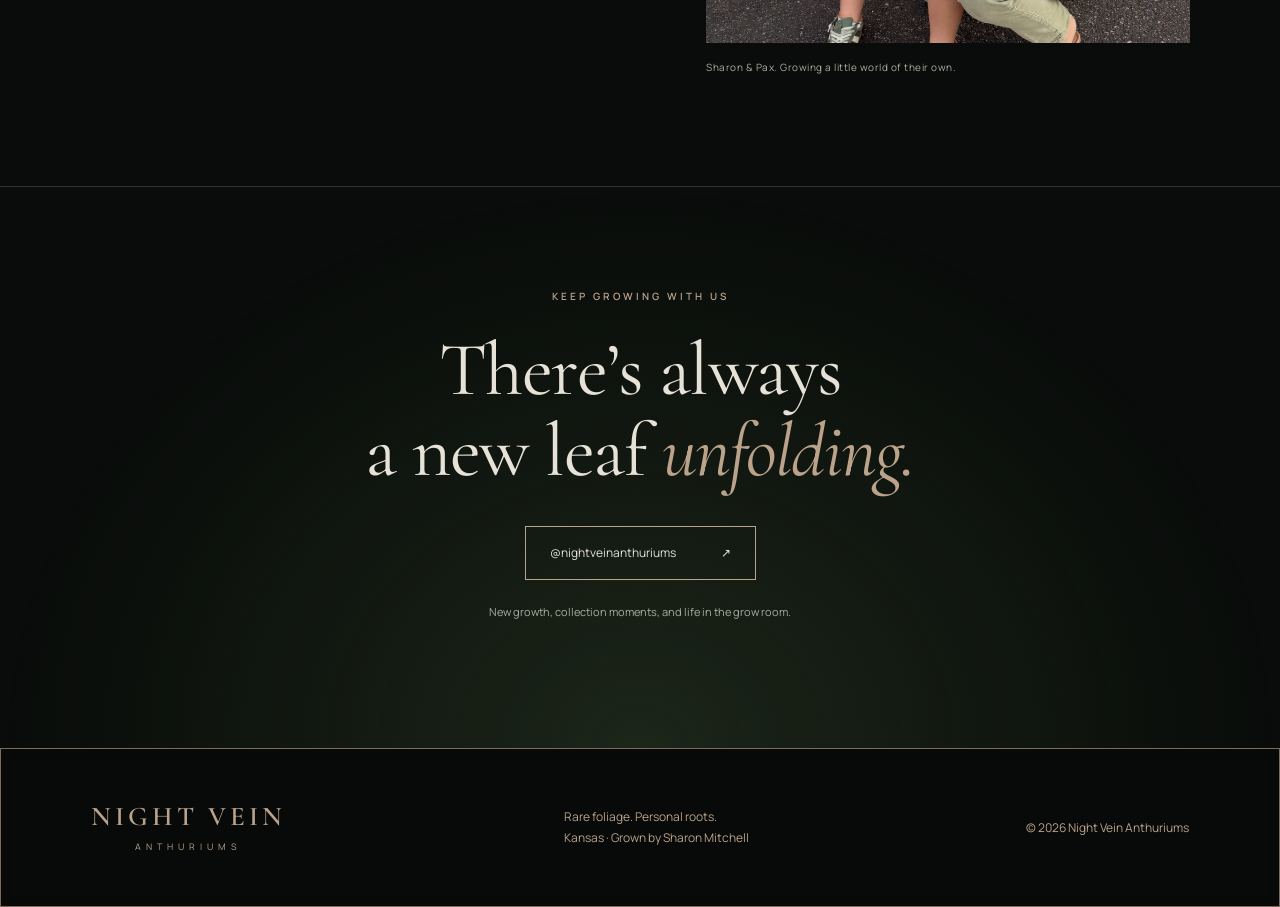
==== commit b76c40fe: "Lower hero photograph and preserve upper leaf silhouette" ====
--- a/nightvein/index.html
+++ b/nightvein/index.html
@@ -1,5 +1,5 @@
 <!doctype html>
-<html lang="en"><head><meta charset="utf-8"><meta name="viewport" content="width=device-width,initial-scale=1"><title>Night Vein Anthuriums | Grown with intention in Kansas</title><meta name="description" content="A personal collection of rare and specialty anthuriums, grown by Sharon Mitchell in Kansas. Explore the plants, the grow room, and the story behind Night Vein."><meta name="theme-color" content="#090c0a"><link rel="icon" href="assets/logo.png"><link rel="stylesheet" href="styles.css?v=20260920-sticky"></head>
+<html lang="en"><head><meta charset="utf-8"><meta name="viewport" content="width=device-width,initial-scale=1"><title>Night Vein Anthuriums | Grown with intention in Kansas</title><meta name="description" content="A personal collection of rare and specialty anthuriums, grown by Sharon Mitchell in Kansas. Explore the plants, the grow room, and the story behind Night Vein."><meta name="theme-color" content="#090c0a"><link rel="icon" href="assets/logo.png"><link rel="stylesheet" href="styles.css?v=20260920-leaf"></head>
 <body><a class="skip" href="#main">Skip to content</a><header><a class="wordmark" href="#">NIGHT VEIN<span>ANTHURIUMS</span></a><nav aria-label="Main navigation"><a href="#collection">The collection</a><a href="#journal">Grow journal</a><a href="#sharon">Meet Sharon</a><a class="nav-social" href="https://www.instagram.com/nightveinanthuriums/" target="_blank" rel="noopener">Instagram ↗</a></nav></header>
 <main id="main"><section class="hero"><img class="hero-photo" src="assets/dsc_0206.webp" alt="Deep velvet anthurium leaves with luminous pale veins"><div class="hero-shade"></div><div class="hero-content"><p class="eyebrow">RARE FOLIAGE · KANSAS GROWN</p><h1>A little darker.<br>A little <em>wilder.</em></h1><p>A love letter to velvet leaves, luminous veins,<br class="desktop"> and the quiet joy of growing something extraordinary.</p><a class="button" href="#collection">Explore the collection <span>↗</span></a></div><div class="hero-foot"><span>GROWN WITH INTENTION, BY SHARON MITCHELL</span><a href="#intro">STEP INSIDE ↓</a></div></section>
 <section id="intro" class="intro section"><div class="logo-wrap"><img src="assets/logo.png" alt="Night Vein Anthuriums botanical logo" width="600" height="428"></div><div><p class="eyebrow">ROOTED IN CURIOSITY</p><h2>For the love<br>of the <em>unusual.</em></h2><p>Some leaves ask you to look a little closer. A new flush of copper. A nearly black heart. A network of veins that catches the light just so.</p><p>Night Vein is Sharon Mitchell’s growing world of rare and specialty anthuriums in Kansas, with monsteras sharing in the greenery. A personal collection, a creative practice, and a place to keep discovering.</p></div></section>
@@ -8,4 +8,4 @@
 <section id="sharon" class="section about"><div class="about-copy"><p class="eyebrow">THE PERSON BEHIND THE PLANTS</p><h2>A drafter’s eye.<br>A grower’s <em>heart.</em></h2><p>Meet Sharon Mitchell, the Kansas-based creator of Night Vein Anthuriums. An architectural drafter by day, she brings a love of form, detail, and making things to her life among the leaves.</p><p>She’s also mom to her boy, Pax. Away from the grow room, you’ll find her running, doing yoga in the rain, making art, or building forts with him. There’s always something to create, and something new to watch grow.</p><a class="text-button" href="https://www.instagram.com/nightveinanthuriums/" target="_blank" rel="noopener">Follow Sharon’s growing world <span>↗</span></a></div><figure><img src="assets/sharon-pax.webp" alt="Sharon and her son Pax smiling together in front of a colorful mural" loading="lazy"><figcaption>Sharon & Pax. Growing a little world of their own.</figcaption></figure></section>
 <section class="closing"><p class="eyebrow">KEEP GROWING WITH US</p><h2>There’s always<br>a new leaf <em>unfolding.</em></h2><a class="button" href="https://www.instagram.com/nightveinanthuriums/" target="_blank" rel="noopener">@nightveinanthuriums <span>↗</span></a><p>New growth, collection moments, and life in the grow room.</p></section></main><footer><a class="wordmark" href="#">NIGHT VEIN<span>ANTHURIUMS</span></a><p>Rare foliage. Personal roots.<br>Kansas · Grown by Sharon Mitchell</p><span>© 2026 Night Vein Anthuriums</span></footer>
 <dialog id="lightbox" aria-label="Photograph viewer"><button class="close" aria-label="Close photograph">×</button><img alt=""><p></p><div class="lightbox-nav"><button id="prev" aria-label="Previous photograph">←</button><span id="position"></span><button id="next" aria-label="Next photograph">→</button></div></dialog>
-<dialog id="story" aria-labelledby="story-title"><button class="close" aria-label="Close story">×</button><article><p class="eyebrow">GROW JOURNAL / FIELD NOTES 001</p><h2 id="story-title">Building a little<br><em>world of green.</em></h2><p class="lede">The grow room behind Night Vein Anthuriums, created by Sharon Mitchell in Kansas.</p><img src="assets/ig-5783b59d6156bb47.webp" alt="Sharon in her illuminated grow room" loading="lazy"><h3>A framework for growing</h3><p>Sharon’s grow room begins with a powder-coated green tubular frame. The semi-modular structure gives the room its framework, with VIVOSUN reflective Mylar-coated walls enclosing the growing space. It is a practical setting for a collection whose details deserve a closer look.</p><h3>Light, mist, and warmth</h3><p>Grow lights illuminate the foliage, while the reflective walls help distribute that light around the enclosure. Misters add moisture to the air, and heat lamps supply warmth. Together, these elements shape the warm, humid environment Sharon has created for her plants; the lamps provide heat, while misting supplies the moisture.</p><h3>The plants at the heart of it</h3><p>Anthuriums are the focus of Night Vein: heart-shaped leaves, rich velvet surfaces, striking veins, and new growth that can emerge in a completely different color from the mature foliage. Her Instagram journal includes Golden Child, Delta Force, Red Vein Dark Phoenix, and a range of papillilaminum and magnificum crosses. Alongside the anthuriums, Sharon also grows monsteras.</p><h3>Designed with a personal touch</h3><p>As a full-time architectural drafter, Sharon works with spaces and structures every day. Her grow room brings that same interest in making a space her own into a deeply personal project. Night Vein is a place where her creative life and love of plants meet.</p><p class="article-note">A look inside Sharon’s setup, based on her grow-room story. This is a personal space, not a step-by-step equipment or growing guide.</p><a href="https://www.instagram.com/nightveinanthuriums/" target="_blank" rel="noopener">Follow the grow room on Instagram ↗</a></article></dialog><script src="gallery-data.js"></script><script src="app.js?v=20260920-sticky"></script></body></html>+<dialog id="story" aria-labelledby="story-title"><button class="close" aria-label="Close story">×</button><article><p class="eyebrow">GROW JOURNAL / FIELD NOTES 001</p><h2 id="story-title">Building a little<br><em>world of green.</em></h2><p class="lede">The grow room behind Night Vein Anthuriums, created by Sharon Mitchell in Kansas.</p><img src="assets/ig-5783b59d6156bb47.webp" alt="Sharon in her illuminated grow room" loading="lazy"><h3>A framework for growing</h3><p>Sharon’s grow room begins with a powder-coated green tubular frame. The semi-modular structure gives the room its framework, with VIVOSUN reflective Mylar-coated walls enclosing the growing space. It is a practical setting for a collection whose details deserve a closer look.</p><h3>Light, mist, and warmth</h3><p>Grow lights illuminate the foliage, while the reflective walls help distribute that light around the enclosure. Misters add moisture to the air, and heat lamps supply warmth. Together, these elements shape the warm, humid environment Sharon has created for her plants; the lamps provide heat, while misting supplies the moisture.</p><h3>The plants at the heart of it</h3><p>Anthuriums are the focus of Night Vein: heart-shaped leaves, rich velvet surfaces, striking veins, and new growth that can emerge in a completely different color from the mature foliage. Her Instagram journal includes Golden Child, Delta Force, Red Vein Dark Phoenix, and a range of papillilaminum and magnificum crosses. Alongside the anthuriums, Sharon also grows monsteras.</p><h3>Designed with a personal touch</h3><p>As a full-time architectural drafter, Sharon works with spaces and structures every day. Her grow room brings that same interest in making a space her own into a deeply personal project. Night Vein is a place where her creative life and love of plants meet.</p><p class="article-note">A look inside Sharon’s setup, based on her grow-room story. This is a personal space, not a step-by-step equipment or growing guide.</p><a href="https://www.instagram.com/nightveinanthuriums/" target="_blank" rel="noopener">Follow the grow room on Instagram ↗</a></article></dialog><script src="gallery-data.js"></script><script src="app.js?v=20260920-leaf"></script></body></html>
--- a/nightvein/styles.css
+++ b/nightvein/styles.css
@@ -53,3 +53,8 @@
 header .nav-social{border-color:rgba(186,162,139,.5)}
 html{scroll-padding-top:135px}
 @media(max-width:600px){html{scroll-padding-top:165px}}
+
+/* Keep the full upper leaf clear of the navigation and hero crop. */
+.hero-photo{object-position:65% 25%;top:45px;height:calc(100% - 45px)}
+.motion-enabled .hero-photo{transform:translate3d(0,var(--hero-drift,0px),0) scale(1.02);transform-origin:center top}
+@media(max-width:600px){.hero-photo{object-position:61% 20%;top:30px;height:calc(100% - 30px)}}
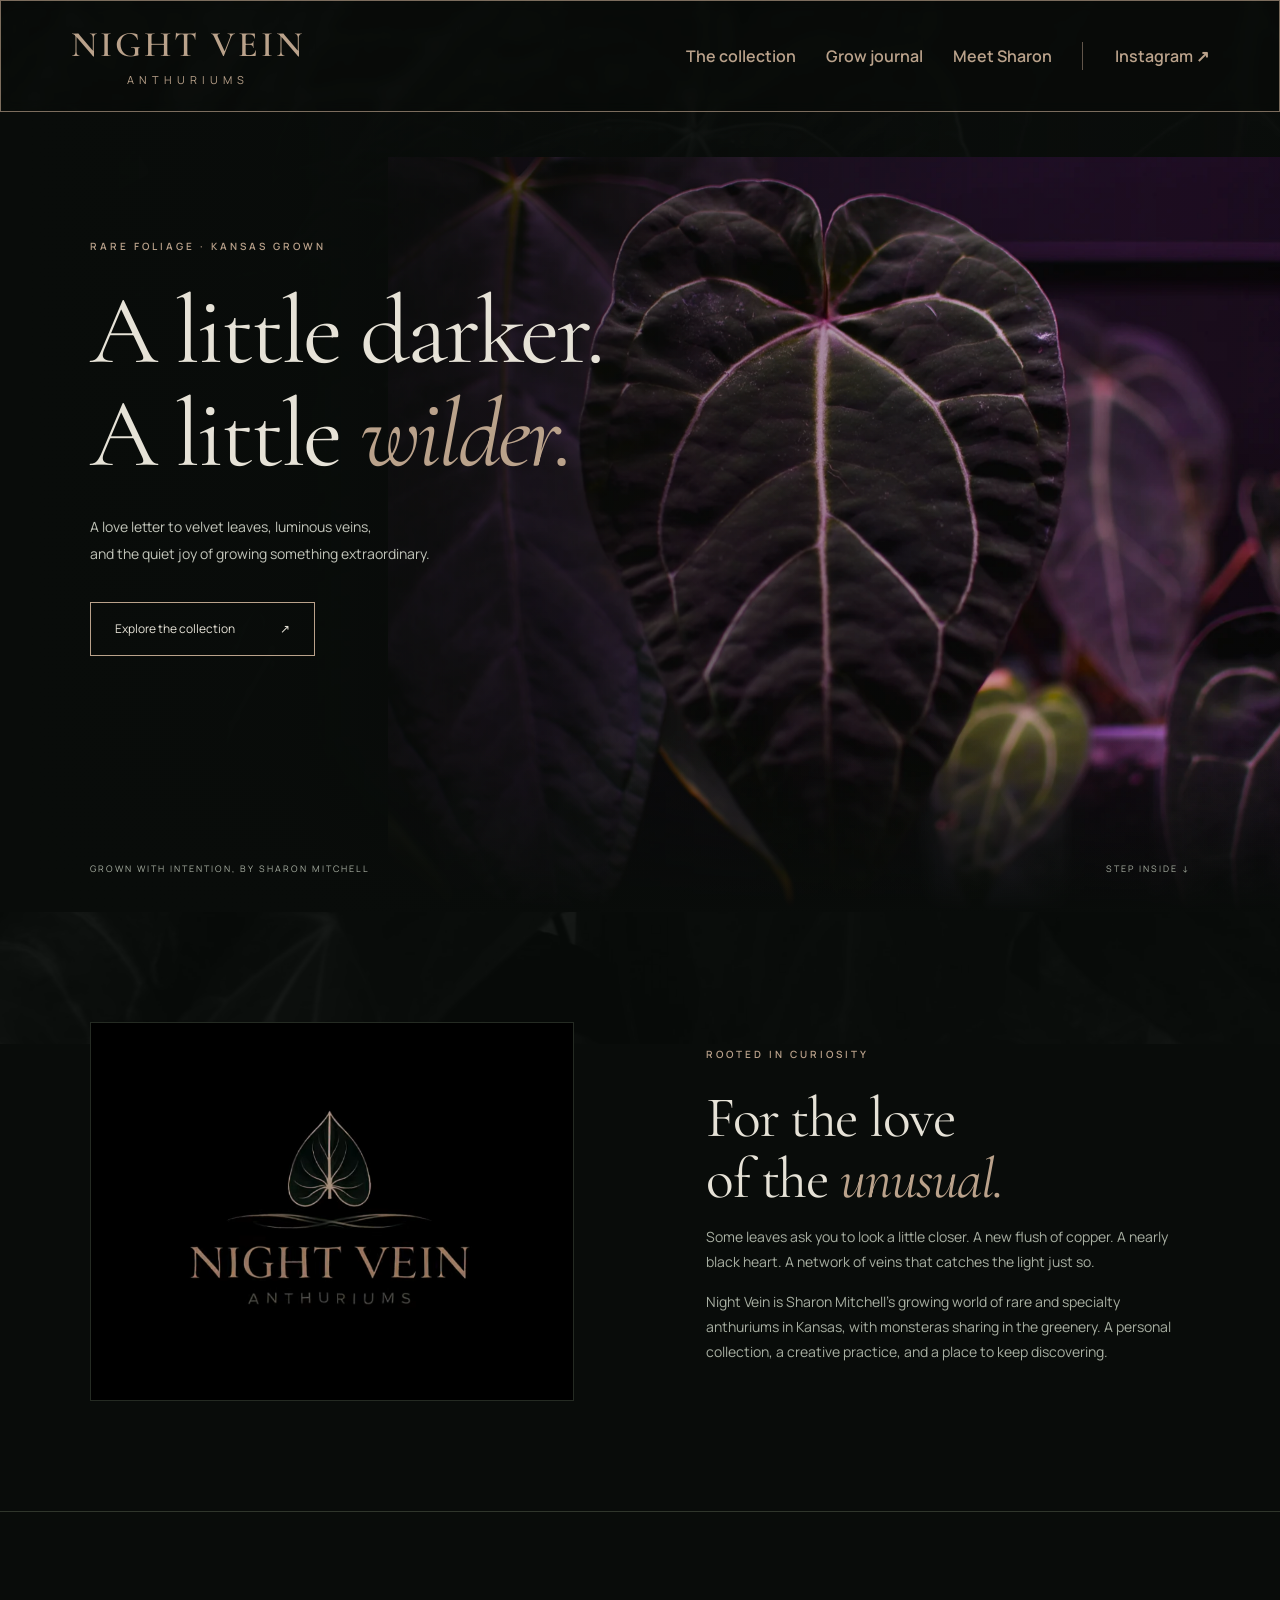
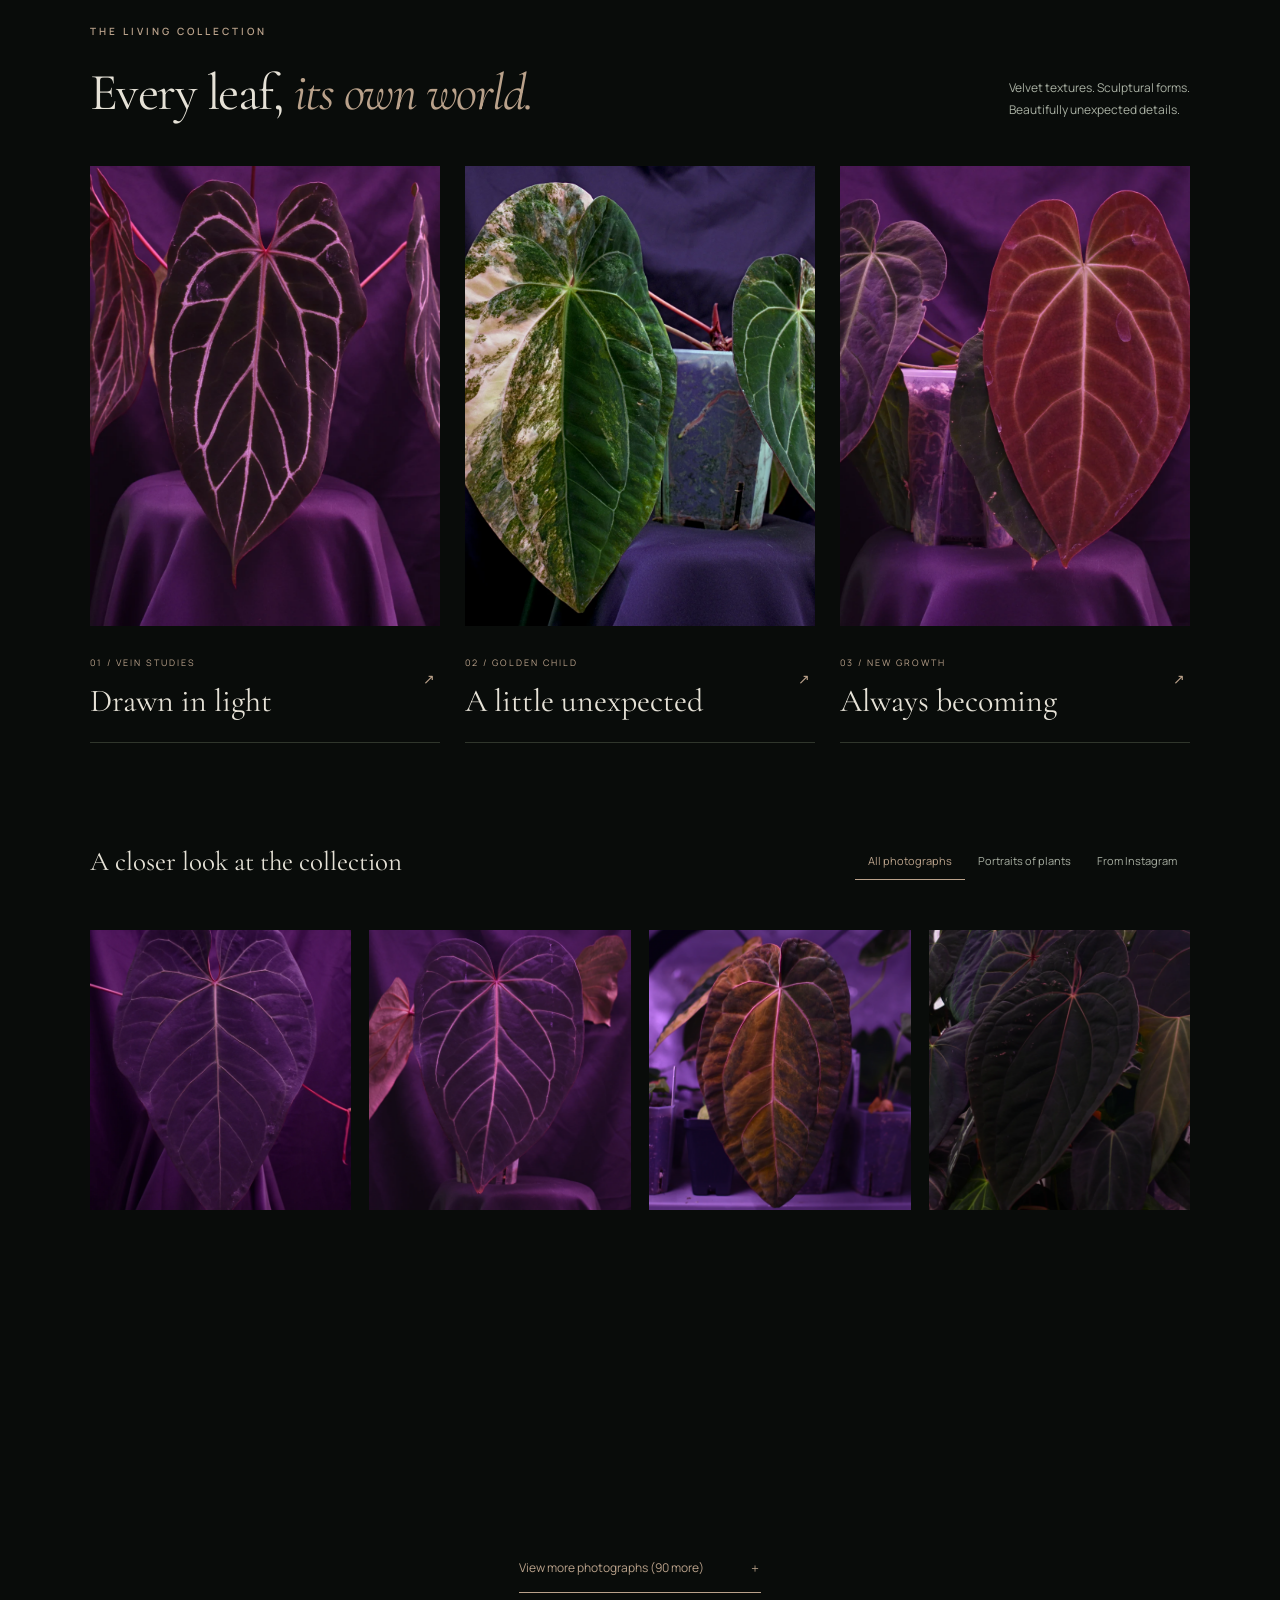
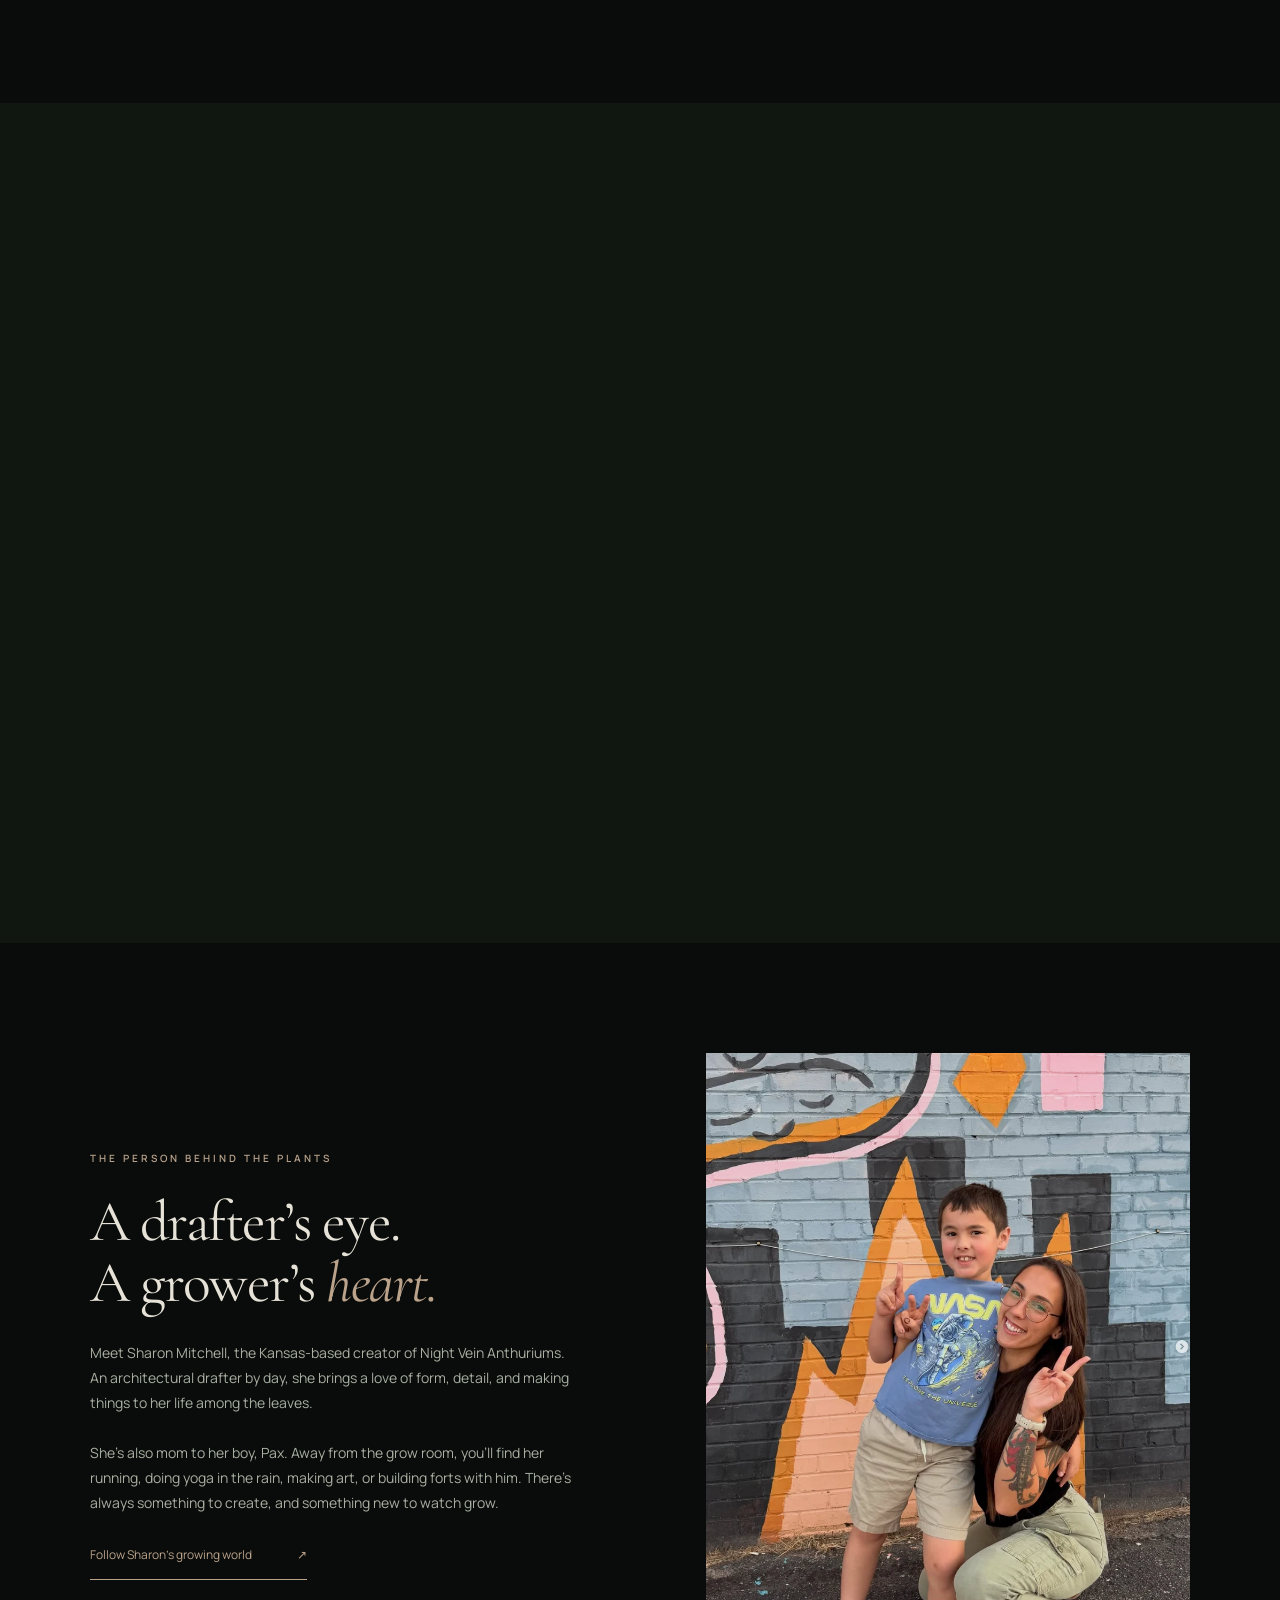
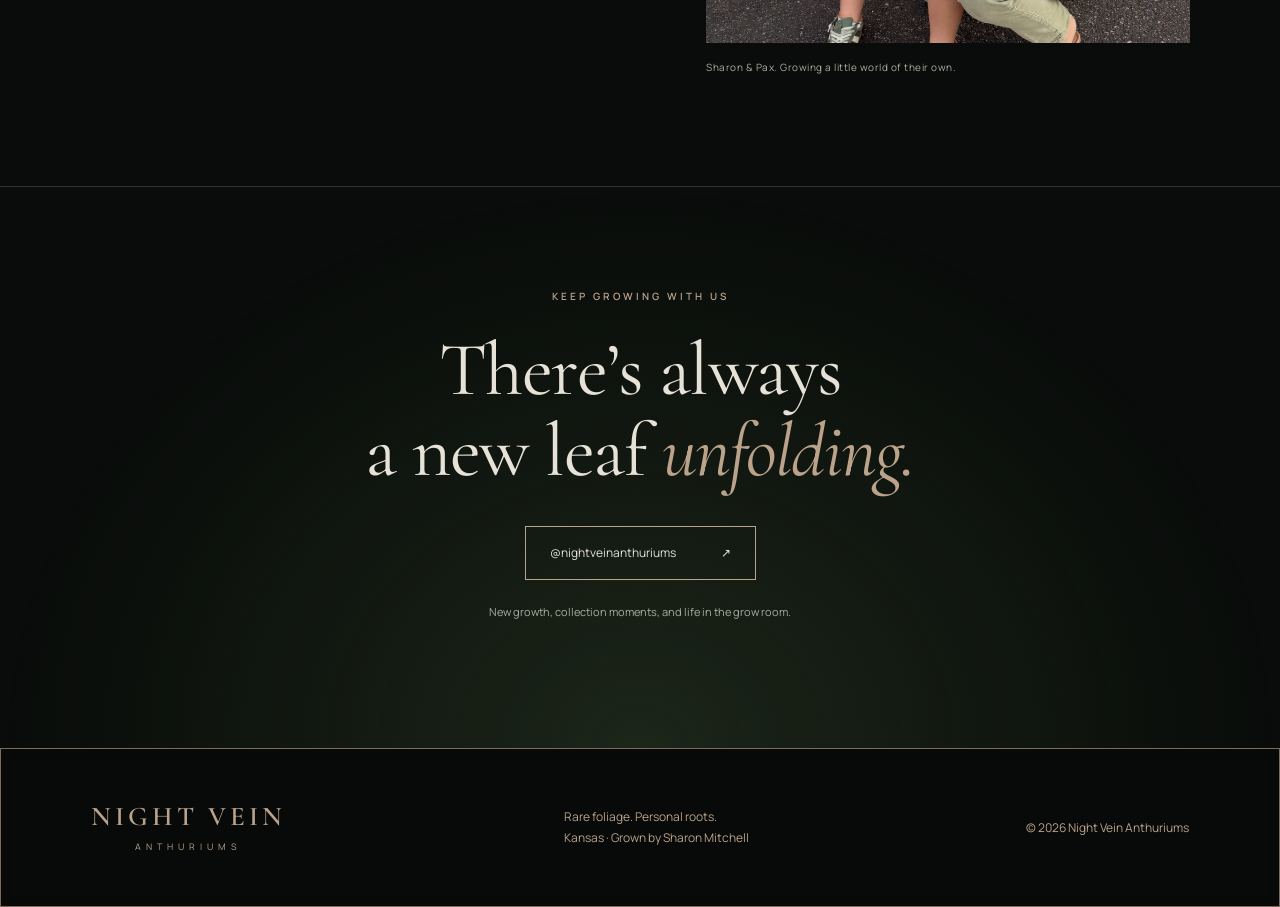
==== commit c82c632b: "Slightly brighten the animated leaf backdrop" ====
--- a/nightvein/index.html
+++ b/nightvein/index.html
@@ -1,5 +1,5 @@
 <!doctype html>
-<html lang="en"><head><meta charset="utf-8"><meta name="viewport" content="width=device-width,initial-scale=1"><title>Night Vein Anthuriums | Grown with intention in Kansas</title><meta name="description" content="A personal collection of rare and specialty anthuriums, grown by Sharon Mitchell in Kansas. Explore the plants, the grow room, and the story behind Night Vein."><meta name="theme-color" content="#090c0a"><link rel="icon" href="assets/logo.png"><link rel="stylesheet" href="styles.css?v=20260920-leaf"></head>
+<html lang="en"><head><meta charset="utf-8"><meta name="viewport" content="width=device-width,initial-scale=1"><title>Night Vein Anthuriums | Grown with intention in Kansas</title><meta name="description" content="A personal collection of rare and specialty anthuriums, grown by Sharon Mitchell in Kansas. Explore the plants, the grow room, and the story behind Night Vein."><meta name="theme-color" content="#090c0a"><link rel="icon" href="assets/logo.png"><link rel="stylesheet" href="styles.css?v=20260920-brighter"></head>
 <body><a class="skip" href="#main">Skip to content</a><header><a class="wordmark" href="#">NIGHT VEIN<span>ANTHURIUMS</span></a><nav aria-label="Main navigation"><a href="#collection">The collection</a><a href="#journal">Grow journal</a><a href="#sharon">Meet Sharon</a><a class="nav-social" href="https://www.instagram.com/nightveinanthuriums/" target="_blank" rel="noopener">Instagram ↗</a></nav></header>
 <main id="main"><section class="hero"><img class="hero-photo" src="assets/dsc_0206.webp" alt="Deep velvet anthurium leaves with luminous pale veins"><div class="hero-shade"></div><div class="hero-content"><p class="eyebrow">RARE FOLIAGE · KANSAS GROWN</p><h1>A little darker.<br>A little <em>wilder.</em></h1><p>A love letter to velvet leaves, luminous veins,<br class="desktop"> and the quiet joy of growing something extraordinary.</p><a class="button" href="#collection">Explore the collection <span>↗</span></a></div><div class="hero-foot"><span>GROWN WITH INTENTION, BY SHARON MITCHELL</span><a href="#intro">STEP INSIDE ↓</a></div></section>
 <section id="intro" class="intro section"><div class="logo-wrap"><img src="assets/logo.png" alt="Night Vein Anthuriums botanical logo" width="600" height="428"></div><div><p class="eyebrow">ROOTED IN CURIOSITY</p><h2>For the love<br>of the <em>unusual.</em></h2><p>Some leaves ask you to look a little closer. A new flush of copper. A nearly black heart. A network of veins that catches the light just so.</p><p>Night Vein is Sharon Mitchell’s growing world of rare and specialty anthuriums in Kansas, with monsteras sharing in the greenery. A personal collection, a creative practice, and a place to keep discovering.</p></div></section>
@@ -8,4 +8,4 @@
 <section id="sharon" class="section about"><div class="about-copy"><p class="eyebrow">THE PERSON BEHIND THE PLANTS</p><h2>A drafter’s eye.<br>A grower’s <em>heart.</em></h2><p>Meet Sharon Mitchell, the Kansas-based creator of Night Vein Anthuriums. An architectural drafter by day, she brings a love of form, detail, and making things to her life among the leaves.</p><p>She’s also mom to her boy, Pax. Away from the grow room, you’ll find her running, doing yoga in the rain, making art, or building forts with him. There’s always something to create, and something new to watch grow.</p><a class="text-button" href="https://www.instagram.com/nightveinanthuriums/" target="_blank" rel="noopener">Follow Sharon’s growing world <span>↗</span></a></div><figure><img src="assets/sharon-pax.webp" alt="Sharon and her son Pax smiling together in front of a colorful mural" loading="lazy"><figcaption>Sharon & Pax. Growing a little world of their own.</figcaption></figure></section>
 <section class="closing"><p class="eyebrow">KEEP GROWING WITH US</p><h2>There’s always<br>a new leaf <em>unfolding.</em></h2><a class="button" href="https://www.instagram.com/nightveinanthuriums/" target="_blank" rel="noopener">@nightveinanthuriums <span>↗</span></a><p>New growth, collection moments, and life in the grow room.</p></section></main><footer><a class="wordmark" href="#">NIGHT VEIN<span>ANTHURIUMS</span></a><p>Rare foliage. Personal roots.<br>Kansas · Grown by Sharon Mitchell</p><span>© 2026 Night Vein Anthuriums</span></footer>
 <dialog id="lightbox" aria-label="Photograph viewer"><button class="close" aria-label="Close photograph">×</button><img alt=""><p></p><div class="lightbox-nav"><button id="prev" aria-label="Previous photograph">←</button><span id="position"></span><button id="next" aria-label="Next photograph">→</button></div></dialog>
-<dialog id="story" aria-labelledby="story-title"><button class="close" aria-label="Close story">×</button><article><p class="eyebrow">GROW JOURNAL / FIELD NOTES 001</p><h2 id="story-title">Building a little<br><em>world of green.</em></h2><p class="lede">The grow room behind Night Vein Anthuriums, created by Sharon Mitchell in Kansas.</p><img src="assets/ig-5783b59d6156bb47.webp" alt="Sharon in her illuminated grow room" loading="lazy"><h3>A framework for growing</h3><p>Sharon’s grow room begins with a powder-coated green tubular frame. The semi-modular structure gives the room its framework, with VIVOSUN reflective Mylar-coated walls enclosing the growing space. It is a practical setting for a collection whose details deserve a closer look.</p><h3>Light, mist, and warmth</h3><p>Grow lights illuminate the foliage, while the reflective walls help distribute that light around the enclosure. Misters add moisture to the air, and heat lamps supply warmth. Together, these elements shape the warm, humid environment Sharon has created for her plants; the lamps provide heat, while misting supplies the moisture.</p><h3>The plants at the heart of it</h3><p>Anthuriums are the focus of Night Vein: heart-shaped leaves, rich velvet surfaces, striking veins, and new growth that can emerge in a completely different color from the mature foliage. Her Instagram journal includes Golden Child, Delta Force, Red Vein Dark Phoenix, and a range of papillilaminum and magnificum crosses. Alongside the anthuriums, Sharon also grows monsteras.</p><h3>Designed with a personal touch</h3><p>As a full-time architectural drafter, Sharon works with spaces and structures every day. Her grow room brings that same interest in making a space her own into a deeply personal project. Night Vein is a place where her creative life and love of plants meet.</p><p class="article-note">A look inside Sharon’s setup, based on her grow-room story. This is a personal space, not a step-by-step equipment or growing guide.</p><a href="https://www.instagram.com/nightveinanthuriums/" target="_blank" rel="noopener">Follow the grow room on Instagram ↗</a></article></dialog><script src="gallery-data.js"></script><script src="app.js?v=20260920-leaf"></script></body></html>+<dialog id="story" aria-labelledby="story-title"><button class="close" aria-label="Close story">×</button><article><p class="eyebrow">GROW JOURNAL / FIELD NOTES 001</p><h2 id="story-title">Building a little<br><em>world of green.</em></h2><p class="lede">The grow room behind Night Vein Anthuriums, created by Sharon Mitchell in Kansas.</p><img src="assets/ig-5783b59d6156bb47.webp" alt="Sharon in her illuminated grow room" loading="lazy"><h3>A framework for growing</h3><p>Sharon’s grow room begins with a powder-coated green tubular frame. The semi-modular structure gives the room its framework, with VIVOSUN reflective Mylar-coated walls enclosing the growing space. It is a practical setting for a collection whose details deserve a closer look.</p><h3>Light, mist, and warmth</h3><p>Grow lights illuminate the foliage, while the reflective walls help distribute that light around the enclosure. Misters add moisture to the air, and heat lamps supply warmth. Together, these elements shape the warm, humid environment Sharon has created for her plants; the lamps provide heat, while misting supplies the moisture.</p><h3>The plants at the heart of it</h3><p>Anthuriums are the focus of Night Vein: heart-shaped leaves, rich velvet surfaces, striking veins, and new growth that can emerge in a completely different color from the mature foliage. Her Instagram journal includes Golden Child, Delta Force, Red Vein Dark Phoenix, and a range of papillilaminum and magnificum crosses. Alongside the anthuriums, Sharon also grows monsteras.</p><h3>Designed with a personal touch</h3><p>As a full-time architectural drafter, Sharon works with spaces and structures every day. Her grow room brings that same interest in making a space her own into a deeply personal project. Night Vein is a place where her creative life and love of plants meet.</p><p class="article-note">A look inside Sharon’s setup, based on her grow-room story. This is a personal space, not a step-by-step equipment or growing guide.</p><a href="https://www.instagram.com/nightveinanthuriums/" target="_blank" rel="noopener">Follow the grow room on Instagram ↗</a></article></dialog><script src="gallery-data.js"></script><script src="app.js?v=20260920-brighter"></script></body></html>
--- a/nightvein/styles.css
+++ b/nightvein/styles.css
@@ -40,7 +40,7 @@
 @media(prefers-reduced-motion:reduce){.botanical-backdrop{animation:none}.motion-enabled .scroll-reveal:not(.is-revealed) img,.motion-enabled .photo-card img,.motion-enabled .gallery button img,.motion-enabled .journal-photo img,.motion-enabled .about figure img{transform:none;transition:none}}
 
 /* A more visible, continuously drifting botanical layer. */
-.botanical-backdrop{opacity:.105;inset:-16%;animation:leaf-drift-visible 18s ease-in-out infinite alternate;will-change:transform}
+.botanical-backdrop{opacity:.15;inset:-16%;animation:leaf-drift-visible 18s ease-in-out infinite alternate;will-change:transform}
 @keyframes leaf-drift-visible{from{transform:translate3d(-4%,2%,0) scale(1.03) rotate(-2deg)}to{transform:translate3d(4%,-3%,0) scale(1.16) rotate(2deg)}}
 header{background:rgba(186,162,139,.82);backdrop-filter:blur(9px);-webkit-backdrop-filter:blur(9px)}
 @media(prefers-reduced-motion:reduce){.botanical-backdrop{animation:none;will-change:auto}}
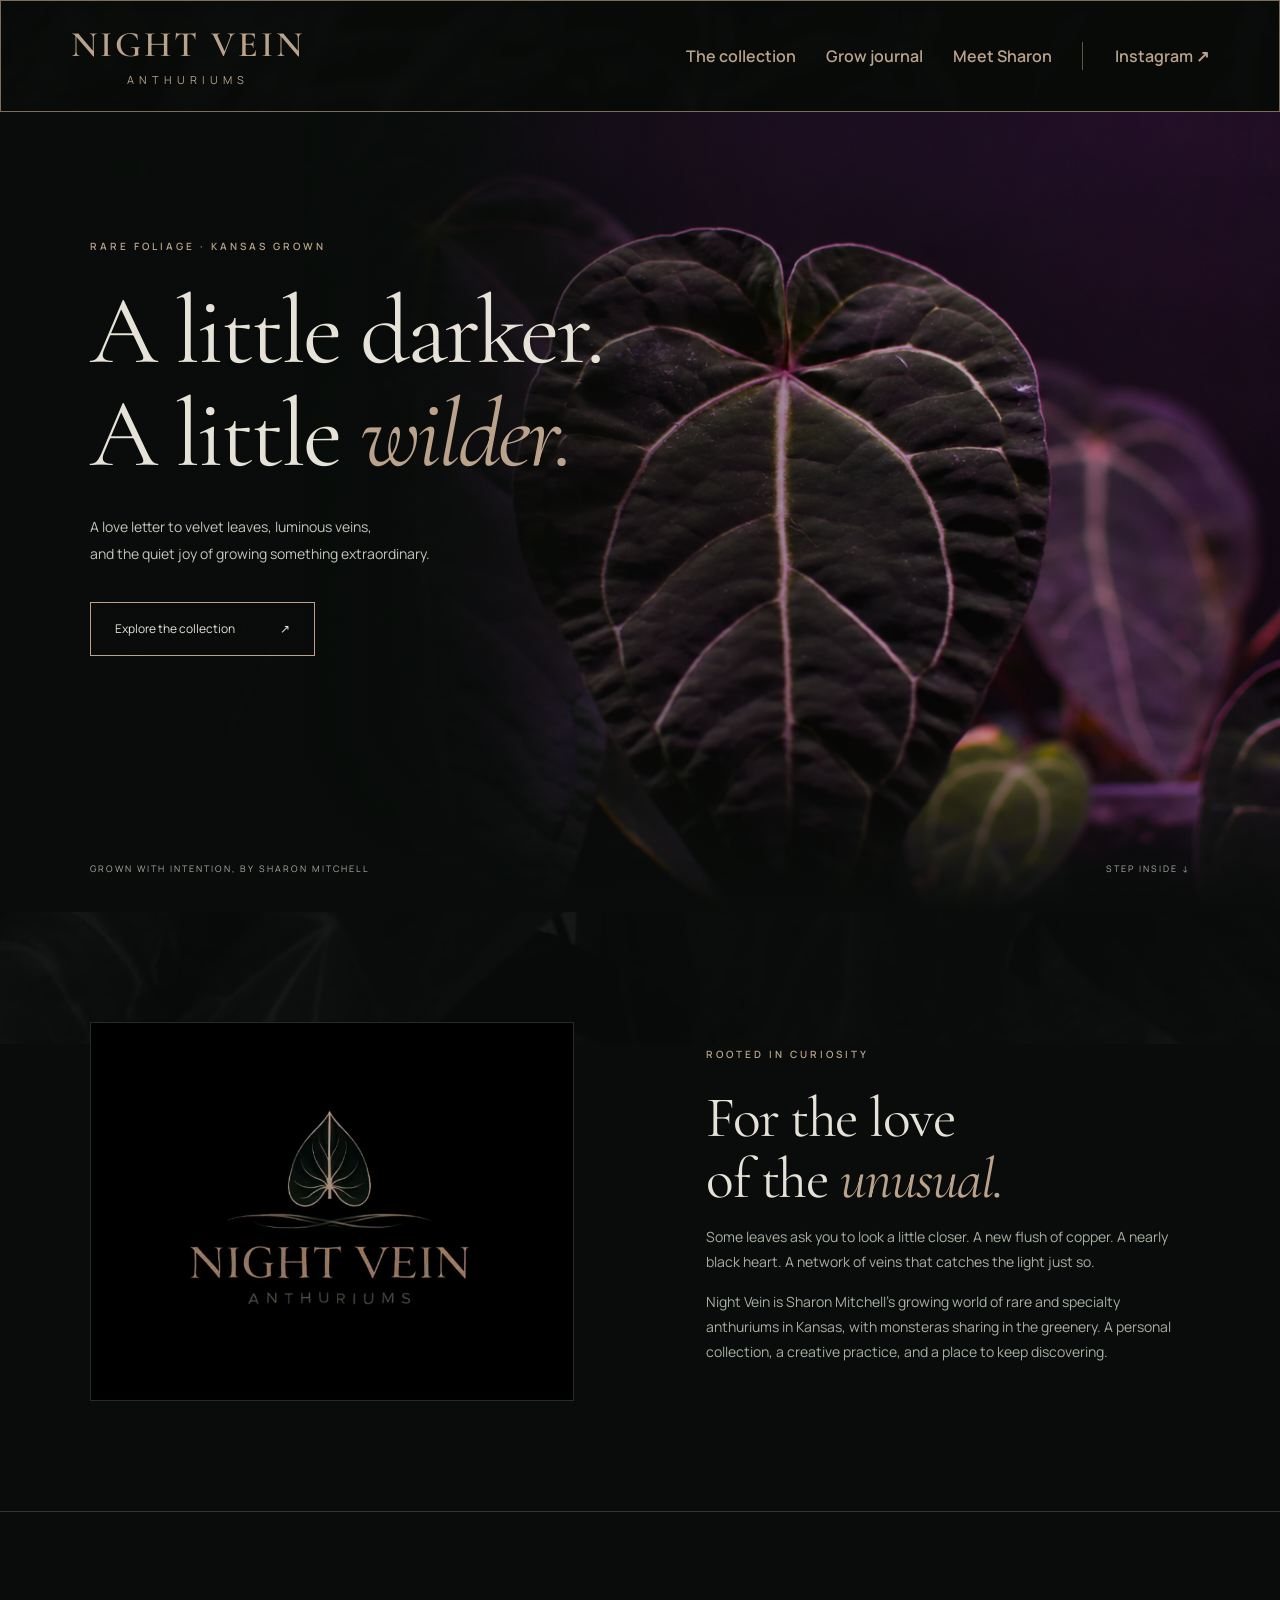
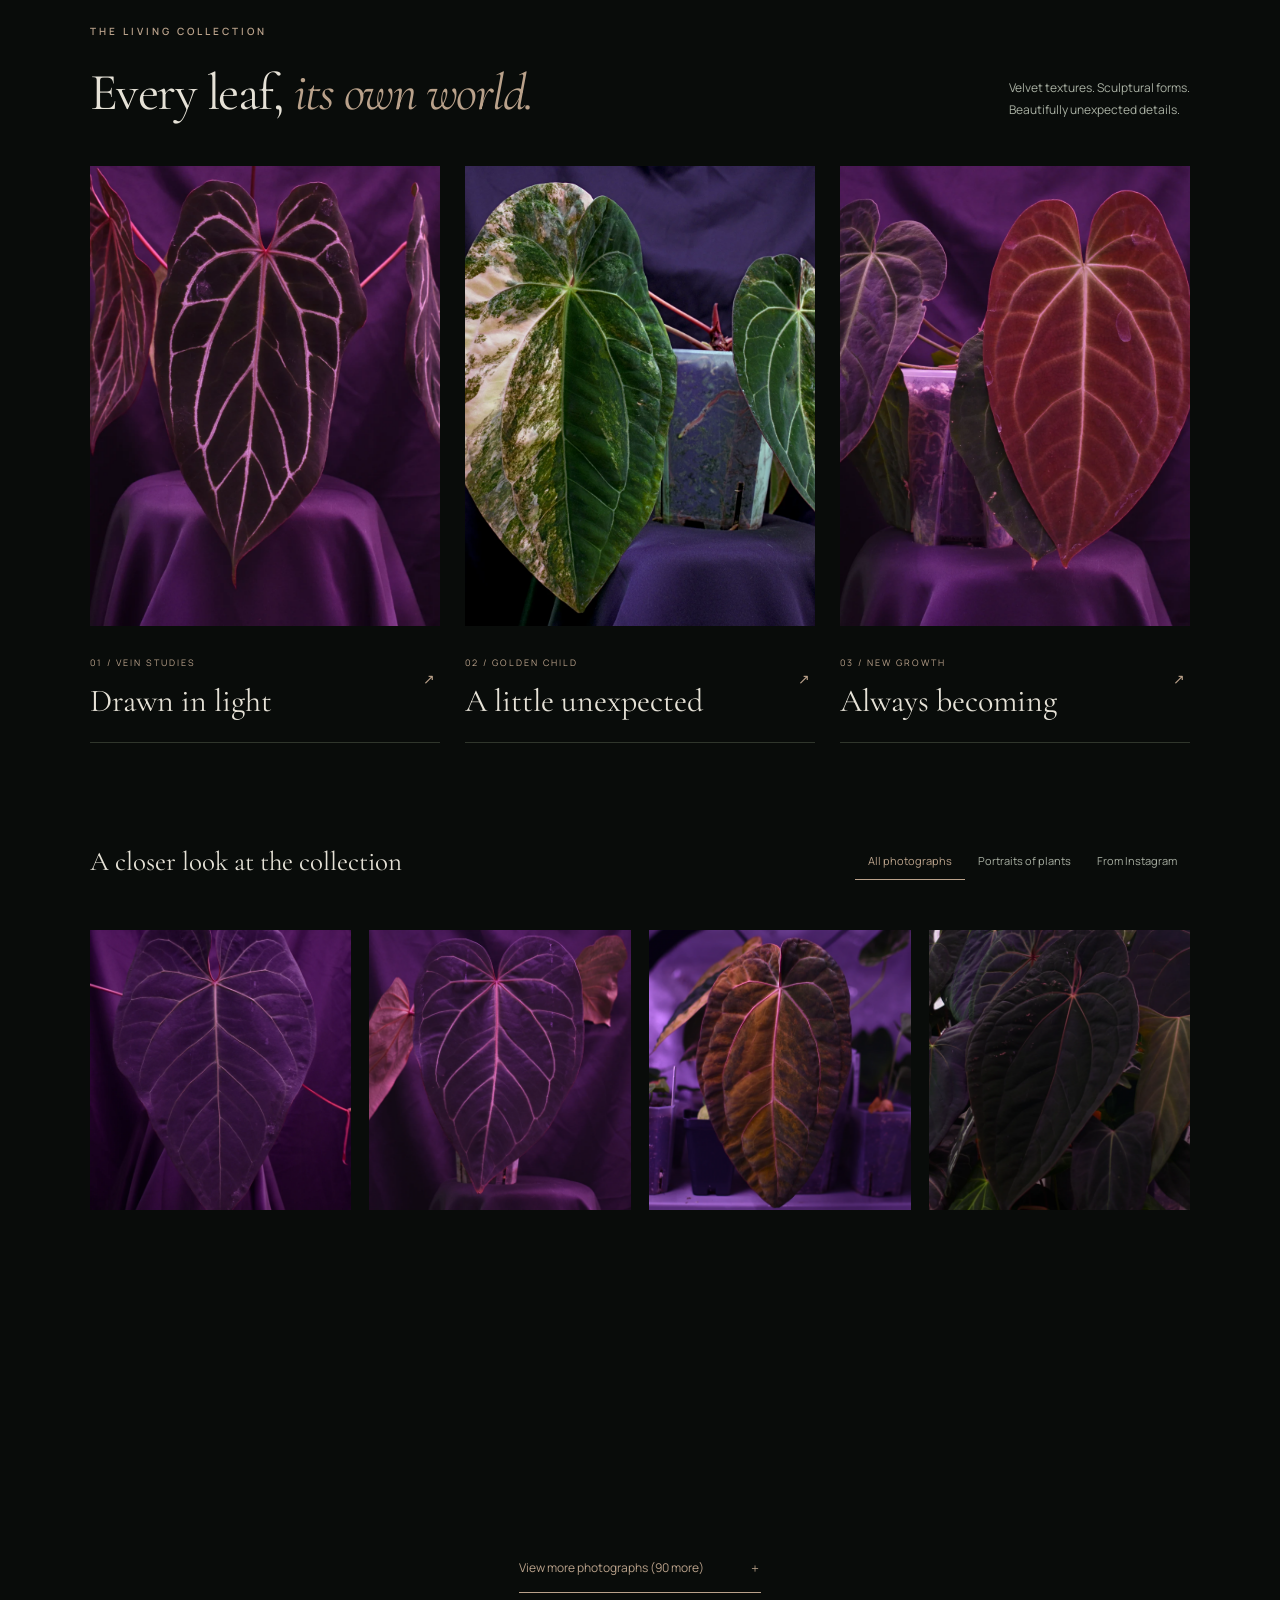
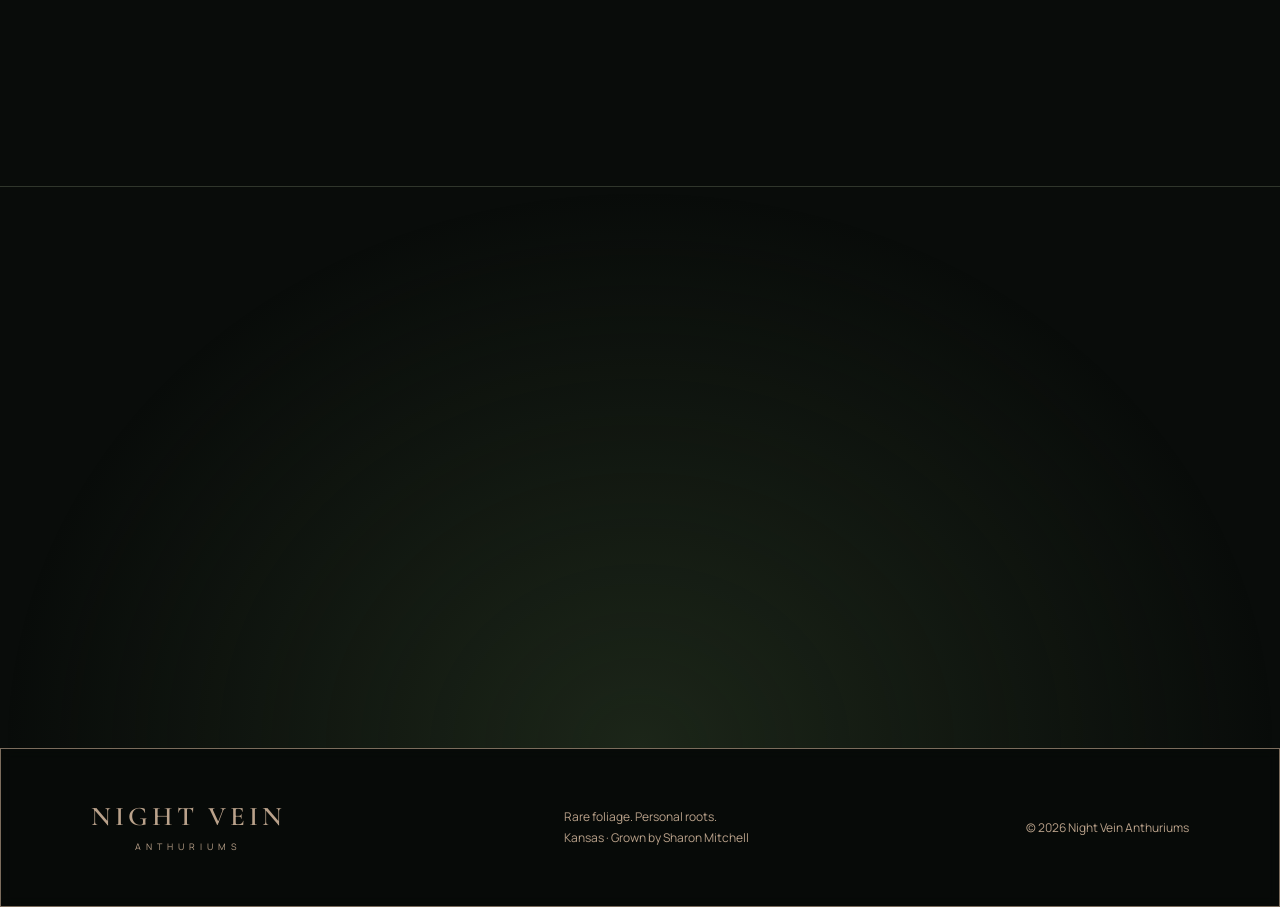
==== commit 17a26401: "Outpaint hero photograph upward for seamless top edge" ====
--- a/nightvein/index.html
+++ b/nightvein/index.html
@@ -1,11 +1,11 @@
 <!doctype html>
-<html lang="en"><head><meta charset="utf-8"><meta name="viewport" content="width=device-width,initial-scale=1"><title>Night Vein Anthuriums | Grown with intention in Kansas</title><meta name="description" content="A personal collection of rare and specialty anthuriums, grown by Sharon Mitchell in Kansas. Explore the plants, the grow room, and the story behind Night Vein."><meta name="theme-color" content="#090c0a"><link rel="icon" href="assets/logo.png"><link rel="stylesheet" href="styles.css?v=20260920-brighter"></head>
+<html lang="en"><head><meta charset="utf-8"><meta name="viewport" content="width=device-width,initial-scale=1"><title>Night Vein Anthuriums | Grown with intention in Kansas</title><meta name="description" content="A personal collection of rare and specialty anthuriums, grown by Sharon Mitchell in Kansas. Explore the plants, the grow room, and the story behind Night Vein."><meta name="theme-color" content="#090c0a"><link rel="icon" href="assets/logo.png"><link rel="stylesheet" href="styles.css?v=20260920-extended"></head>
 <body><a class="skip" href="#main">Skip to content</a><header><a class="wordmark" href="#">NIGHT VEIN<span>ANTHURIUMS</span></a><nav aria-label="Main navigation"><a href="#collection">The collection</a><a href="#journal">Grow journal</a><a href="#sharon">Meet Sharon</a><a class="nav-social" href="https://www.instagram.com/nightveinanthuriums/" target="_blank" rel="noopener">Instagram ↗</a></nav></header>
-<main id="main"><section class="hero"><img class="hero-photo" src="assets/dsc_0206.webp" alt="Deep velvet anthurium leaves with luminous pale veins"><div class="hero-shade"></div><div class="hero-content"><p class="eyebrow">RARE FOLIAGE · KANSAS GROWN</p><h1>A little darker.<br>A little <em>wilder.</em></h1><p>A love letter to velvet leaves, luminous veins,<br class="desktop"> and the quiet joy of growing something extraordinary.</p><a class="button" href="#collection">Explore the collection <span>↗</span></a></div><div class="hero-foot"><span>GROWN WITH INTENTION, BY SHARON MITCHELL</span><a href="#intro">STEP INSIDE ↓</a></div></section>
+<main id="main"><section class="hero"><img class="hero-photo" src="assets/hero-extended.png" alt="Deep velvet anthurium leaves with luminous pale veins"><div class="hero-shade"></div><div class="hero-content"><p class="eyebrow">RARE FOLIAGE · KANSAS GROWN</p><h1>A little darker.<br>A little <em>wilder.</em></h1><p>A love letter to velvet leaves, luminous veins,<br class="desktop"> and the quiet joy of growing something extraordinary.</p><a class="button" href="#collection">Explore the collection <span>↗</span></a></div><div class="hero-foot"><span>GROWN WITH INTENTION, BY SHARON MITCHELL</span><a href="#intro">STEP INSIDE ↓</a></div></section>
 <section id="intro" class="intro section"><div class="logo-wrap"><img src="assets/logo.png" alt="Night Vein Anthuriums botanical logo" width="600" height="428"></div><div><p class="eyebrow">ROOTED IN CURIOSITY</p><h2>For the love<br>of the <em>unusual.</em></h2><p>Some leaves ask you to look a little closer. A new flush of copper. A nearly black heart. A network of veins that catches the light just so.</p><p>Night Vein is Sharon Mitchell’s growing world of rare and specialty anthuriums in Kansas, with monsteras sharing in the greenery. A personal collection, a creative practice, and a place to keep discovering.</p></div></section>
 <section id="collection" class="section collection"><div class="section-heading"><div><p class="eyebrow">THE LIVING COLLECTION</p><h2>Every leaf, <em>its own world.</em></h2></div><p>Velvet textures. Sculptural forms.<br>Beautifully unexpected details.</p></div><div class="featured"><button class="photo-card" data-image="dsc_0398.webp" data-caption="Anthurium · luminous veins"><img src="assets/dsc_0398.webp" alt="Dark anthurium with sharply contrasting pale veins" loading="lazy"><span><small>01 / VEIN STUDIES</small><b>Drawn in light</b><i>↗</i></span></button><button class="photo-card" data-image="golden-child.webp" data-caption="Golden Child · from Sharon’s collection"><img src="assets/golden-child.webp" alt="Golden Child anthurium with green and cream variegation" loading="lazy"><span><small>02 / GOLDEN CHILD</small><b>A little unexpected</b><i>↗</i></span></button><button class="photo-card" data-image="dsc_0402.webp" data-caption="Anthurium · emerging color"><img src="assets/dsc_0402.webp" alt="Copper-toned young anthurium leaf beside mature dark foliage" loading="lazy"><span><small>03 / NEW GROWTH</small><b>Always becoming</b><i>↗</i></span></button></div><div class="gallery-toolbar"><p>A closer look at the collection</p><div role="group" aria-label="Filter photographs"><button class="active" data-filter="all" aria-pressed="true">All photographs</button><button data-filter="local" aria-pressed="false">Portraits of plants</button><button data-filter="Instagram public profile" aria-pressed="false">From Instagram</button></div></div><div id="gallery" class="gallery"></div><button id="more" class="text-button">View more photographs <span>＋</span></button></section>
 <section id="journal" class="journal section"><div class="journal-photo"><img src="assets/ig-5783b59d6156bb47.webp" alt="Sharon among anthuriums beneath grow lights in her reflective grow room" loading="lazy"><span>FIELD NOTES / 001</span></div><div class="journal-copy"><p class="eyebrow">THE GROW JOURNAL</p><h2>A small room.<br>A whole <em>other climate.</em></h2><p>Behind every leaf is a space made with care. Step inside the grow room Sharon created: reflective walls, a green tubular frame, and an environment built around the plants.</p><button class="text-button" id="read-story">Read the grow-room story <span>↗</span></button><div class="room-details"><span>REFLECTIVE MYLAR</span><span>LIGHT + WARMTH</span><span>MIST + HUMIDITY</span></div></div></section>
 <section id="sharon" class="section about"><div class="about-copy"><p class="eyebrow">THE PERSON BEHIND THE PLANTS</p><h2>A drafter’s eye.<br>A grower’s <em>heart.</em></h2><p>Meet Sharon Mitchell, the Kansas-based creator of Night Vein Anthuriums. An architectural drafter by day, she brings a love of form, detail, and making things to her life among the leaves.</p><p>She’s also mom to her boy, Pax. Away from the grow room, you’ll find her running, doing yoga in the rain, making art, or building forts with him. There’s always something to create, and something new to watch grow.</p><a class="text-button" href="https://www.instagram.com/nightveinanthuriums/" target="_blank" rel="noopener">Follow Sharon’s growing world <span>↗</span></a></div><figure><img src="assets/sharon-pax.webp" alt="Sharon and her son Pax smiling together in front of a colorful mural" loading="lazy"><figcaption>Sharon & Pax. Growing a little world of their own.</figcaption></figure></section>
 <section class="closing"><p class="eyebrow">KEEP GROWING WITH US</p><h2>There’s always<br>a new leaf <em>unfolding.</em></h2><a class="button" href="https://www.instagram.com/nightveinanthuriums/" target="_blank" rel="noopener">@nightveinanthuriums <span>↗</span></a><p>New growth, collection moments, and life in the grow room.</p></section></main><footer><a class="wordmark" href="#">NIGHT VEIN<span>ANTHURIUMS</span></a><p>Rare foliage. Personal roots.<br>Kansas · Grown by Sharon Mitchell</p><span>© 2026 Night Vein Anthuriums</span></footer>
 <dialog id="lightbox" aria-label="Photograph viewer"><button class="close" aria-label="Close photograph">×</button><img alt=""><p></p><div class="lightbox-nav"><button id="prev" aria-label="Previous photograph">←</button><span id="position"></span><button id="next" aria-label="Next photograph">→</button></div></dialog>
-<dialog id="story" aria-labelledby="story-title"><button class="close" aria-label="Close story">×</button><article><p class="eyebrow">GROW JOURNAL / FIELD NOTES 001</p><h2 id="story-title">Building a little<br><em>world of green.</em></h2><p class="lede">The grow room behind Night Vein Anthuriums, created by Sharon Mitchell in Kansas.</p><img src="assets/ig-5783b59d6156bb47.webp" alt="Sharon in her illuminated grow room" loading="lazy"><h3>A framework for growing</h3><p>Sharon’s grow room begins with a powder-coated green tubular frame. The semi-modular structure gives the room its framework, with VIVOSUN reflective Mylar-coated walls enclosing the growing space. It is a practical setting for a collection whose details deserve a closer look.</p><h3>Light, mist, and warmth</h3><p>Grow lights illuminate the foliage, while the reflective walls help distribute that light around the enclosure. Misters add moisture to the air, and heat lamps supply warmth. Together, these elements shape the warm, humid environment Sharon has created for her plants; the lamps provide heat, while misting supplies the moisture.</p><h3>The plants at the heart of it</h3><p>Anthuriums are the focus of Night Vein: heart-shaped leaves, rich velvet surfaces, striking veins, and new growth that can emerge in a completely different color from the mature foliage. Her Instagram journal includes Golden Child, Delta Force, Red Vein Dark Phoenix, and a range of papillilaminum and magnificum crosses. Alongside the anthuriums, Sharon also grows monsteras.</p><h3>Designed with a personal touch</h3><p>As a full-time architectural drafter, Sharon works with spaces and structures every day. Her grow room brings that same interest in making a space her own into a deeply personal project. Night Vein is a place where her creative life and love of plants meet.</p><p class="article-note">A look inside Sharon’s setup, based on her grow-room story. This is a personal space, not a step-by-step equipment or growing guide.</p><a href="https://www.instagram.com/nightveinanthuriums/" target="_blank" rel="noopener">Follow the grow room on Instagram ↗</a></article></dialog><script src="gallery-data.js"></script><script src="app.js?v=20260920-brighter"></script></body></html>+<dialog id="story" aria-labelledby="story-title"><button class="close" aria-label="Close story">×</button><article><p class="eyebrow">GROW JOURNAL / FIELD NOTES 001</p><h2 id="story-title">Building a little<br><em>world of green.</em></h2><p class="lede">The grow room behind Night Vein Anthuriums, created by Sharon Mitchell in Kansas.</p><img src="assets/ig-5783b59d6156bb47.webp" alt="Sharon in her illuminated grow room" loading="lazy"><h3>A framework for growing</h3><p>Sharon’s grow room begins with a powder-coated green tubular frame. The semi-modular structure gives the room its framework, with VIVOSUN reflective Mylar-coated walls enclosing the growing space. It is a practical setting for a collection whose details deserve a closer look.</p><h3>Light, mist, and warmth</h3><p>Grow lights illuminate the foliage, while the reflective walls help distribute that light around the enclosure. Misters add moisture to the air, and heat lamps supply warmth. Together, these elements shape the warm, humid environment Sharon has created for her plants; the lamps provide heat, while misting supplies the moisture.</p><h3>The plants at the heart of it</h3><p>Anthuriums are the focus of Night Vein: heart-shaped leaves, rich velvet surfaces, striking veins, and new growth that can emerge in a completely different color from the mature foliage. Her Instagram journal includes Golden Child, Delta Force, Red Vein Dark Phoenix, and a range of papillilaminum and magnificum crosses. Alongside the anthuriums, Sharon also grows monsteras.</p><h3>Designed with a personal touch</h3><p>As a full-time architectural drafter, Sharon works with spaces and structures every day. Her grow room brings that same interest in making a space her own into a deeply personal project. Night Vein is a place where her creative life and love of plants meet.</p><p class="article-note">A look inside Sharon’s setup, based on her grow-room story. This is a personal space, not a step-by-step equipment or growing guide.</p><a href="https://www.instagram.com/nightveinanthuriums/" target="_blank" rel="noopener">Follow the grow room on Instagram ↗</a></article></dialog><script src="gallery-data.js"></script><script src="app.js?v=20260920-extended"></script></body></html>
--- a/nightvein/styles.css
+++ b/nightvein/styles.css
@@ -58,3 +58,8 @@
 .hero-photo{object-position:65% 25%;top:45px;height:calc(100% - 45px)}
 .motion-enabled .hero-photo{transform:translate3d(0,var(--hero-drift,0px),0) scale(1.02);transform-origin:center top}
 @media(max-width:600px){.hero-photo{object-position:61% 20%;top:30px;height:calc(100% - 30px)}}
+
+/* Outpainted headroom fills the hero continuously, including during drift. */
+.hero-photo{top:-120px;height:calc(100% + 120px);object-position:65% center}
+@media(max-width:600px){.hero-photo{top:-100px;height:calc(100% + 100px);object-position:61% center}}
+.hero-photo{mask-image:linear-gradient(to right,transparent,black 24%);-webkit-mask-image:linear-gradient(to right,transparent,black 24%)}
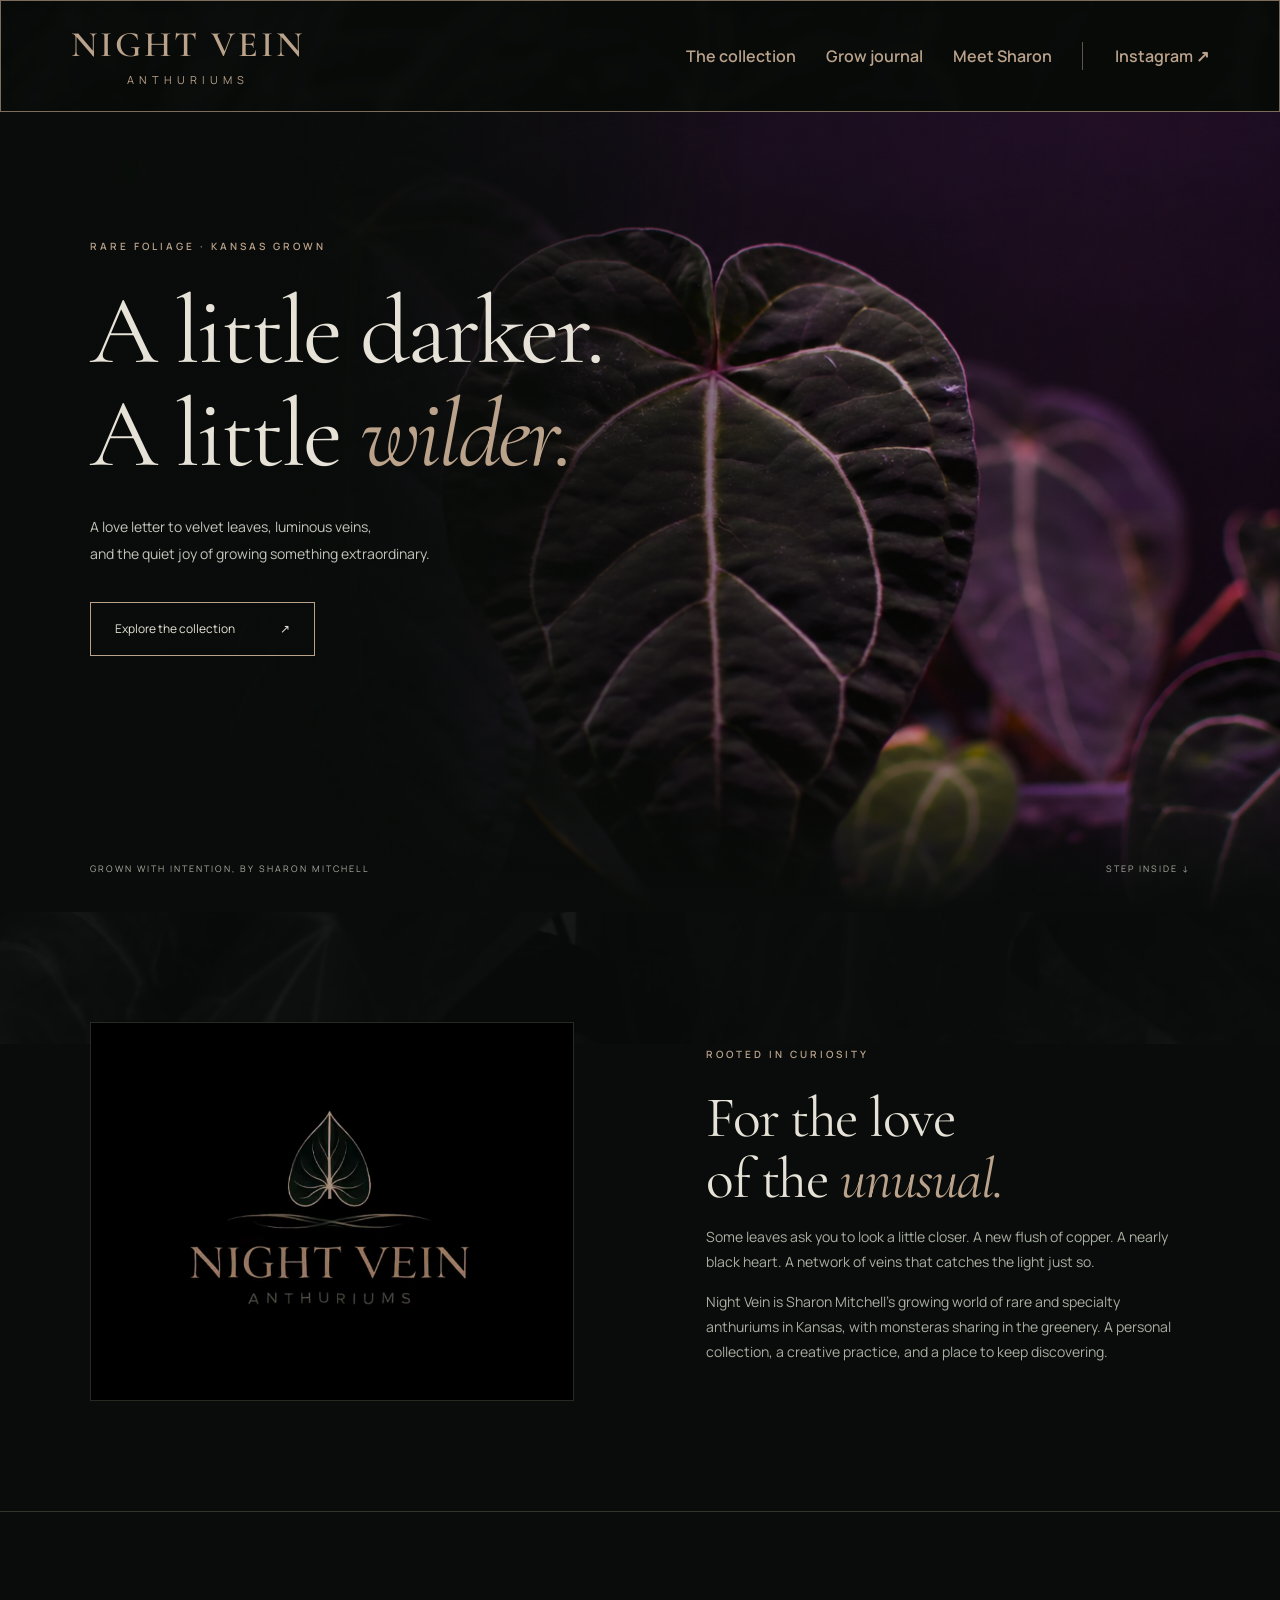
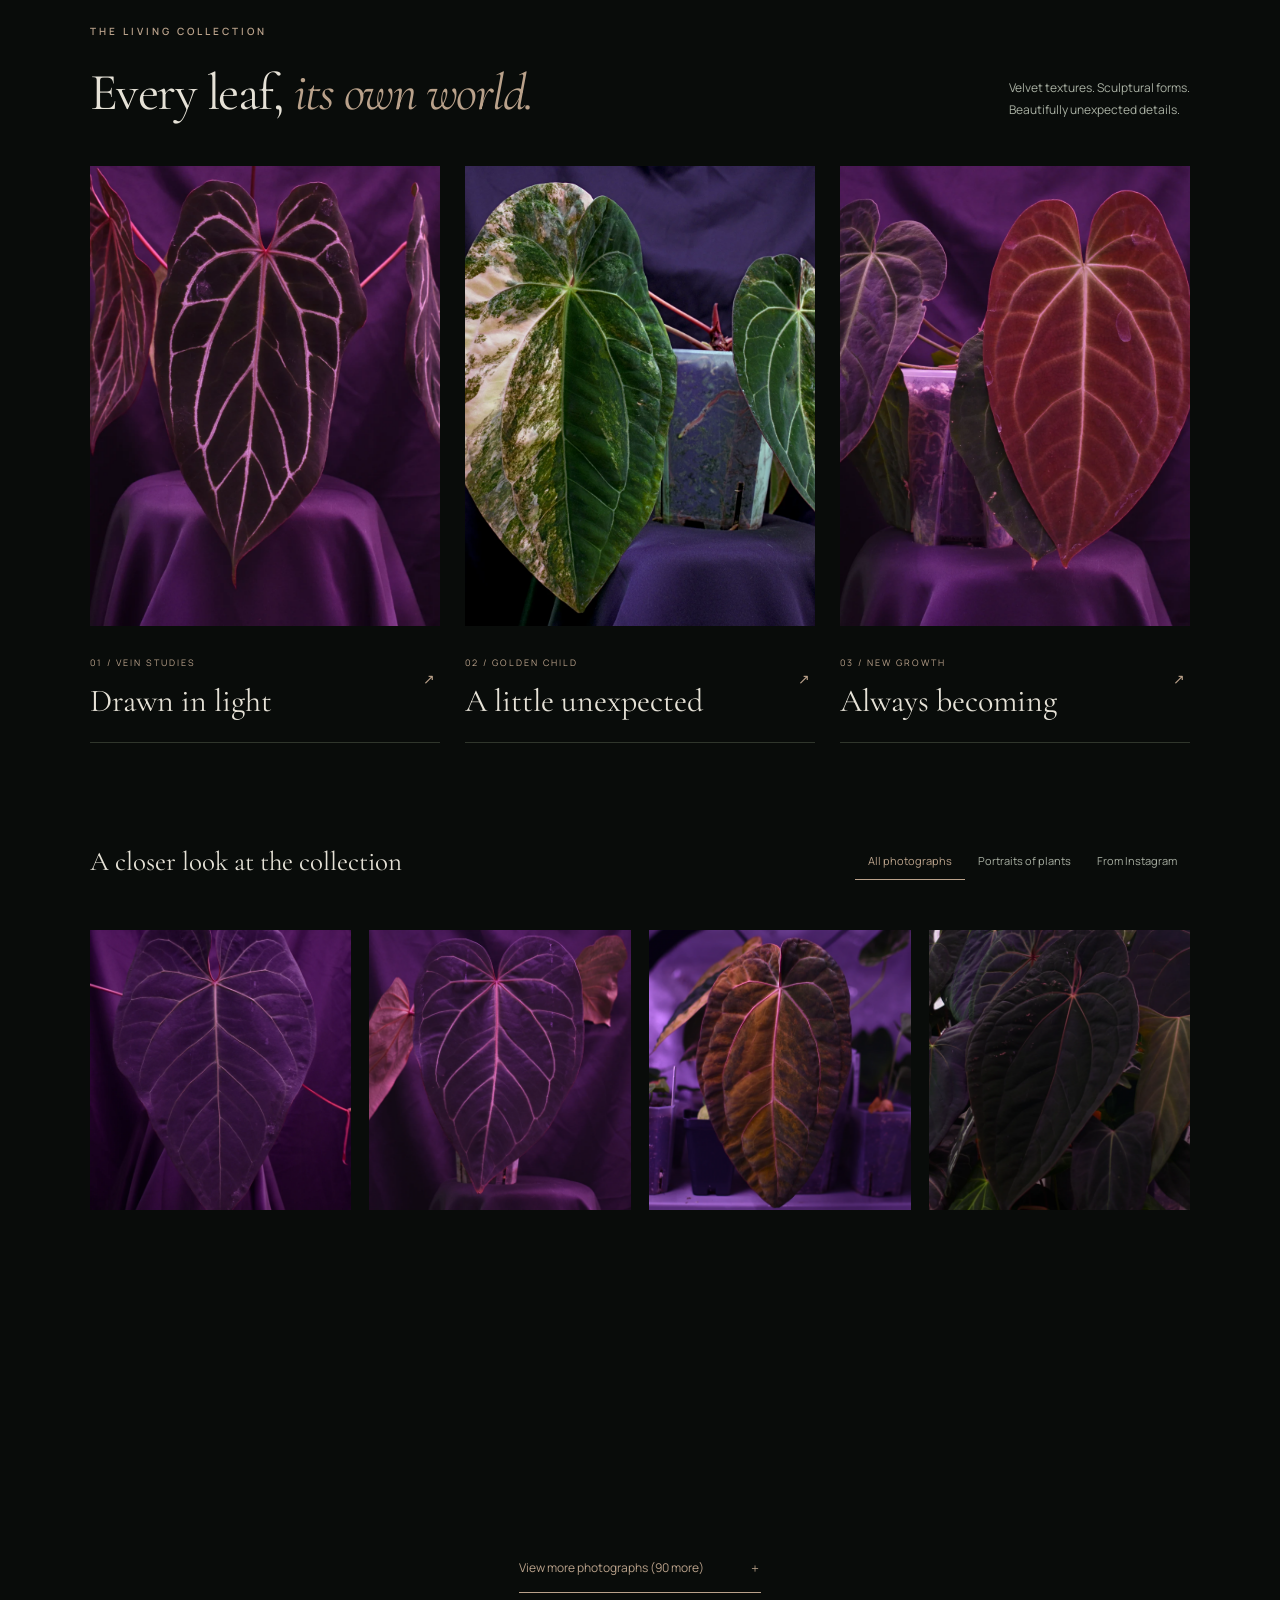
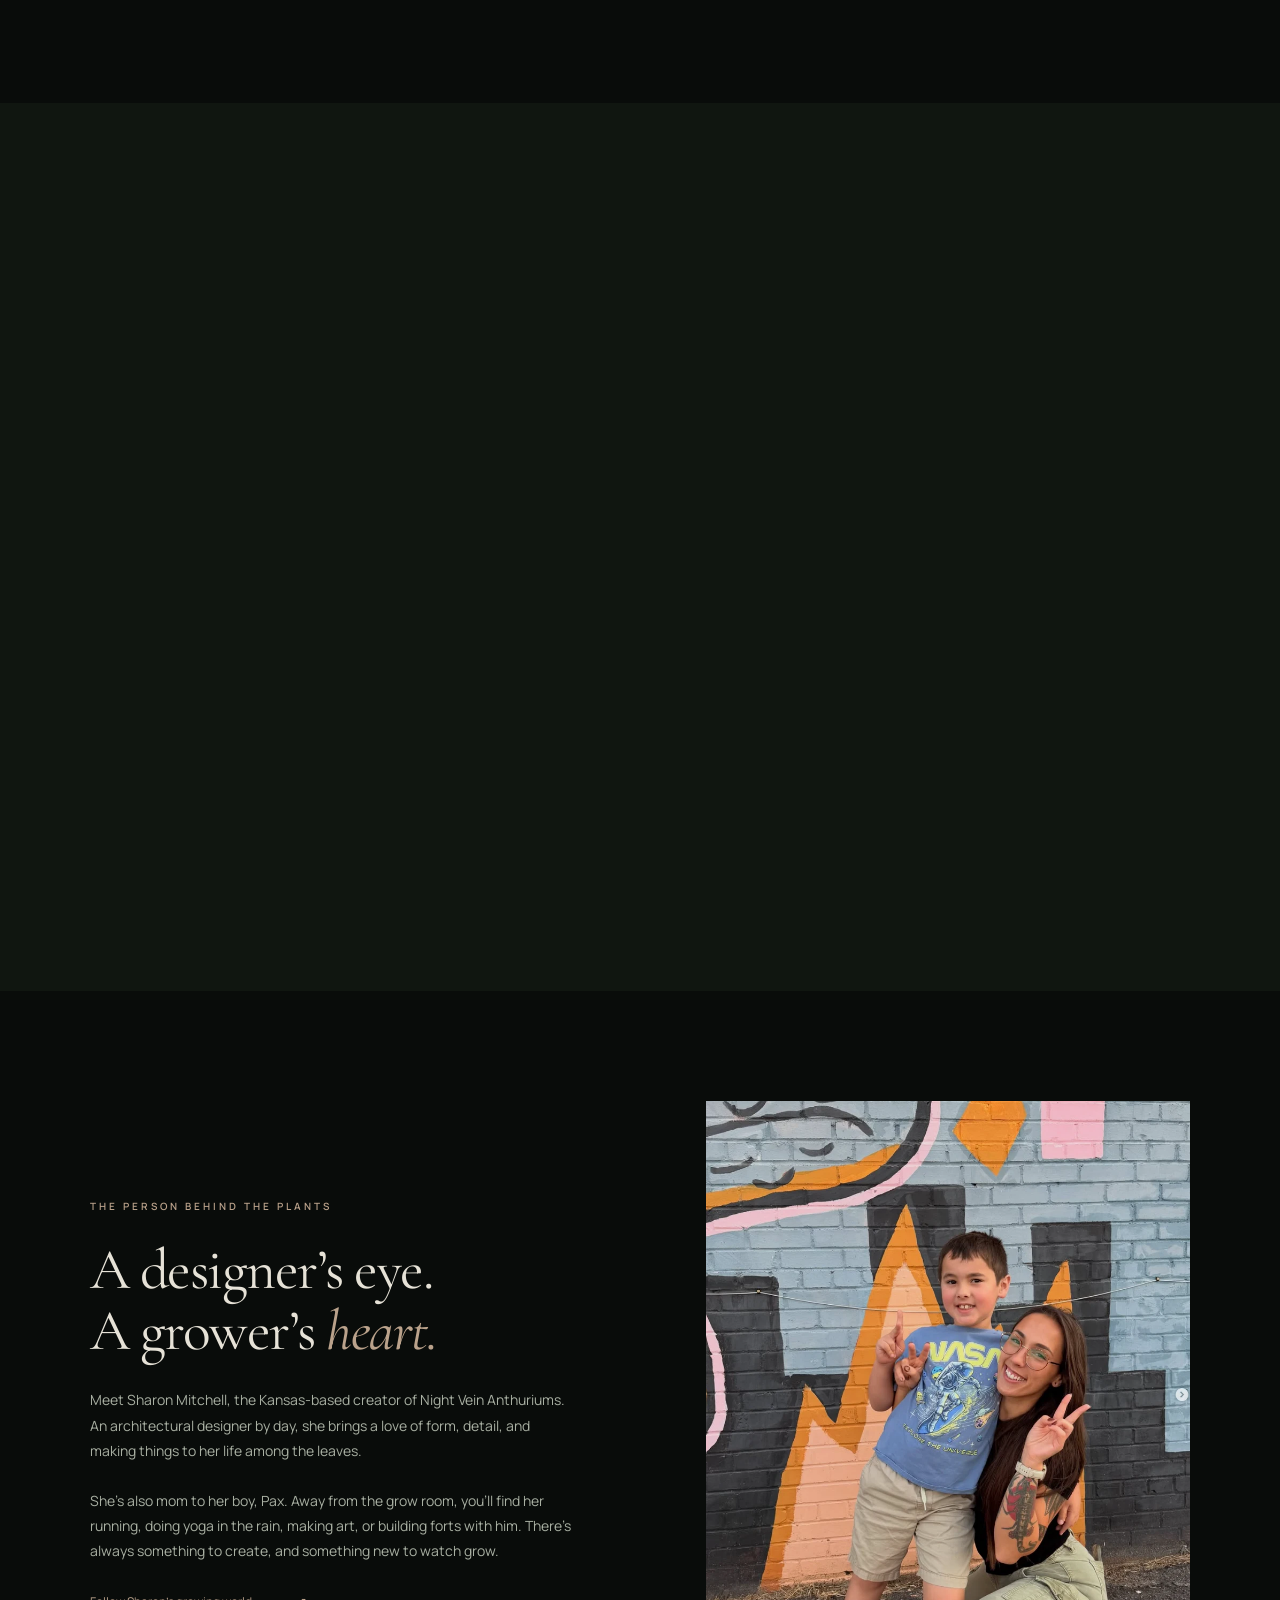
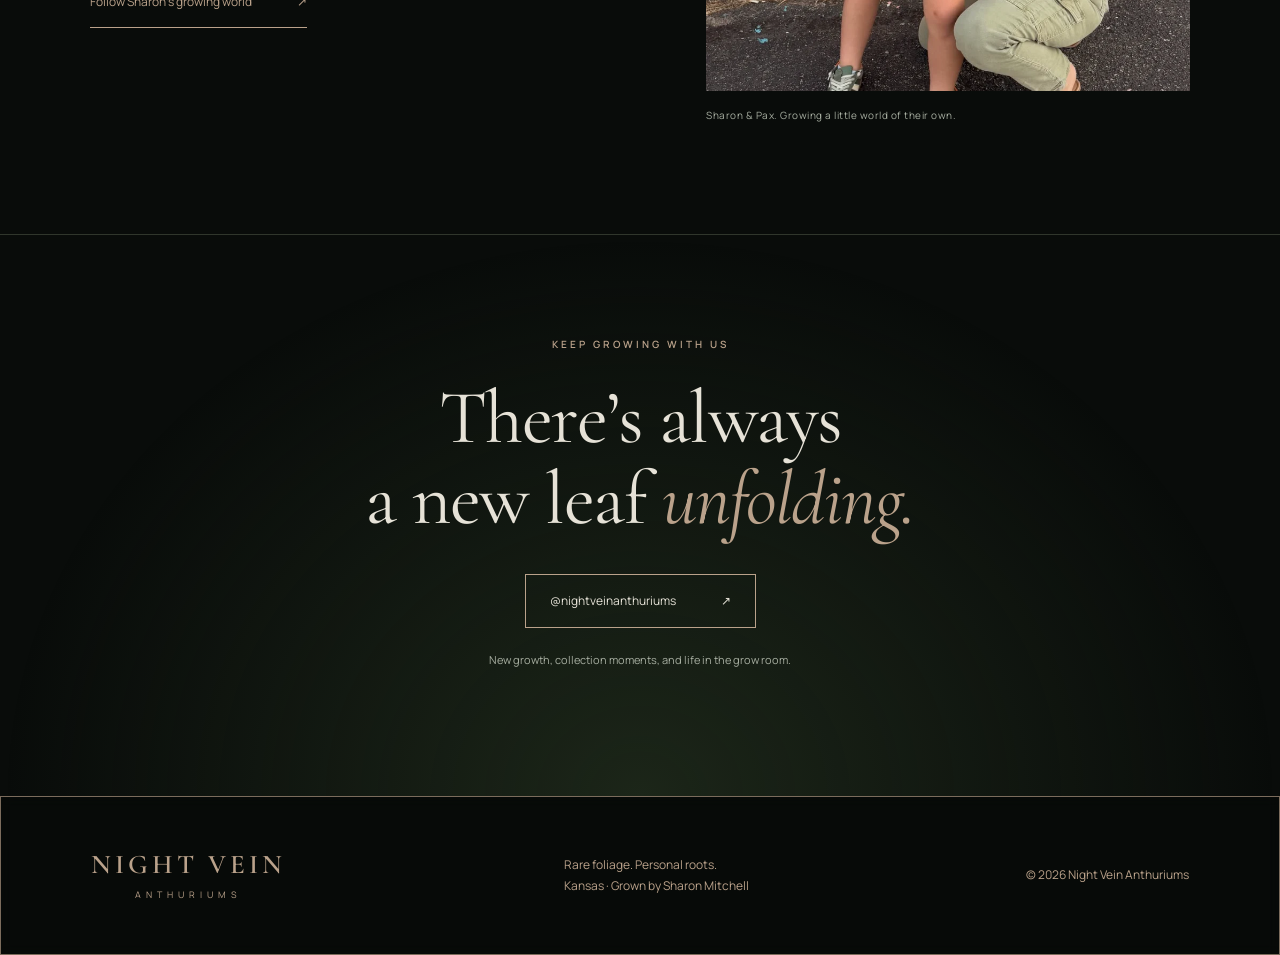
==== commit df4b664e: "Feather hero edge and replace journal portrait with enhanced user selection" ====
--- a/nightvein/index.html
+++ b/nightvein/index.html
@@ -1,11 +1,11 @@
 <!doctype html>
-<html lang="en"><head><meta charset="utf-8"><meta name="viewport" content="width=device-width,initial-scale=1"><title>Night Vein Anthuriums | Grown with intention in Kansas</title><meta name="description" content="A personal collection of rare and specialty anthuriums, grown by Sharon Mitchell in Kansas. Explore the plants, the grow room, and the story behind Night Vein."><meta name="theme-color" content="#090c0a"><link rel="icon" href="assets/logo.png"><link rel="stylesheet" href="styles.css?v=20260920-extended"></head>
+<html lang="en"><head><meta charset="utf-8"><meta name="viewport" content="width=device-width,initial-scale=1"><title>Night Vein Anthuriums | Grown with intention in Kansas</title><meta name="description" content="A personal collection of rare and specialty anthuriums, grown by Sharon Mitchell in Kansas. Explore the plants, the grow room, and the story behind Night Vein."><meta name="theme-color" content="#090c0a"><link rel="icon" href="assets/logo.png"><link rel="stylesheet" href="styles.css?v=20260920-refined"></head>
 <body><a class="skip" href="#main">Skip to content</a><header><a class="wordmark" href="#">NIGHT VEIN<span>ANTHURIUMS</span></a><nav aria-label="Main navigation"><a href="#collection">The collection</a><a href="#journal">Grow journal</a><a href="#sharon">Meet Sharon</a><a class="nav-social" href="https://www.instagram.com/nightveinanthuriums/" target="_blank" rel="noopener">Instagram ↗</a></nav></header>
 <main id="main"><section class="hero"><img class="hero-photo" src="assets/hero-extended.png" alt="Deep velvet anthurium leaves with luminous pale veins"><div class="hero-shade"></div><div class="hero-content"><p class="eyebrow">RARE FOLIAGE · KANSAS GROWN</p><h1>A little darker.<br>A little <em>wilder.</em></h1><p>A love letter to velvet leaves, luminous veins,<br class="desktop"> and the quiet joy of growing something extraordinary.</p><a class="button" href="#collection">Explore the collection <span>↗</span></a></div><div class="hero-foot"><span>GROWN WITH INTENTION, BY SHARON MITCHELL</span><a href="#intro">STEP INSIDE ↓</a></div></section>
 <section id="intro" class="intro section"><div class="logo-wrap"><img src="assets/logo.png" alt="Night Vein Anthuriums botanical logo" width="600" height="428"></div><div><p class="eyebrow">ROOTED IN CURIOSITY</p><h2>For the love<br>of the <em>unusual.</em></h2><p>Some leaves ask you to look a little closer. A new flush of copper. A nearly black heart. A network of veins that catches the light just so.</p><p>Night Vein is Sharon Mitchell’s growing world of rare and specialty anthuriums in Kansas, with monsteras sharing in the greenery. A personal collection, a creative practice, and a place to keep discovering.</p></div></section>
 <section id="collection" class="section collection"><div class="section-heading"><div><p class="eyebrow">THE LIVING COLLECTION</p><h2>Every leaf, <em>its own world.</em></h2></div><p>Velvet textures. Sculptural forms.<br>Beautifully unexpected details.</p></div><div class="featured"><button class="photo-card" data-image="dsc_0398.webp" data-caption="Anthurium · luminous veins"><img src="assets/dsc_0398.webp" alt="Dark anthurium with sharply contrasting pale veins" loading="lazy"><span><small>01 / VEIN STUDIES</small><b>Drawn in light</b><i>↗</i></span></button><button class="photo-card" data-image="golden-child.webp" data-caption="Golden Child · from Sharon’s collection"><img src="assets/golden-child.webp" alt="Golden Child anthurium with green and cream variegation" loading="lazy"><span><small>02 / GOLDEN CHILD</small><b>A little unexpected</b><i>↗</i></span></button><button class="photo-card" data-image="dsc_0402.webp" data-caption="Anthurium · emerging color"><img src="assets/dsc_0402.webp" alt="Copper-toned young anthurium leaf beside mature dark foliage" loading="lazy"><span><small>03 / NEW GROWTH</small><b>Always becoming</b><i>↗</i></span></button></div><div class="gallery-toolbar"><p>A closer look at the collection</p><div role="group" aria-label="Filter photographs"><button class="active" data-filter="all" aria-pressed="true">All photographs</button><button data-filter="local" aria-pressed="false">Portraits of plants</button><button data-filter="Instagram public profile" aria-pressed="false">From Instagram</button></div></div><div id="gallery" class="gallery"></div><button id="more" class="text-button">View more photographs <span>＋</span></button></section>
-<section id="journal" class="journal section"><div class="journal-photo"><img src="assets/ig-5783b59d6156bb47.webp" alt="Sharon among anthuriums beneath grow lights in her reflective grow room" loading="lazy"><span>FIELD NOTES / 001</span></div><div class="journal-copy"><p class="eyebrow">THE GROW JOURNAL</p><h2>A small room.<br>A whole <em>other climate.</em></h2><p>Behind every leaf is a space made with care. Step inside the grow room Sharon created: reflective walls, a green tubular frame, and an environment built around the plants.</p><button class="text-button" id="read-story">Read the grow-room story <span>↗</span></button><div class="room-details"><span>REFLECTIVE MYLAR</span><span>LIGHT + WARMTH</span><span>MIST + HUMIDITY</span></div></div></section>
-<section id="sharon" class="section about"><div class="about-copy"><p class="eyebrow">THE PERSON BEHIND THE PLANTS</p><h2>A drafter’s eye.<br>A grower’s <em>heart.</em></h2><p>Meet Sharon Mitchell, the Kansas-based creator of Night Vein Anthuriums. An architectural drafter by day, she brings a love of form, detail, and making things to her life among the leaves.</p><p>She’s also mom to her boy, Pax. Away from the grow room, you’ll find her running, doing yoga in the rain, making art, or building forts with him. There’s always something to create, and something new to watch grow.</p><a class="text-button" href="https://www.instagram.com/nightveinanthuriums/" target="_blank" rel="noopener">Follow Sharon’s growing world <span>↗</span></a></div><figure><img src="assets/sharon-pax.webp" alt="Sharon and her son Pax smiling together in front of a colorful mural" loading="lazy"><figcaption>Sharon & Pax. Growing a little world of their own.</figcaption></figure></section>
+<section id="journal" class="journal section"><div class="journal-photo"><img src="assets/sharon-growroom-enhanced.png" alt="Sharon among anthuriums beneath grow lights in her reflective grow room" loading="lazy"><span>FIELD NOTES / 001</span></div><div class="journal-copy"><p class="eyebrow">THE GROW JOURNAL</p><h2>A small room.<br>A whole <em>other climate.</em></h2><p>Behind every leaf is a space made with care. Step inside the grow room Sharon created: reflective walls, a green tubular frame, and an environment built around the plants.</p><button class="text-button" id="read-story">Read the grow-room story <span>↗</span></button><div class="room-details"><span>REFLECTIVE MYLAR</span><span>LIGHT + WARMTH</span><span>MIST + HUMIDITY</span></div></div></section>
+<section id="sharon" class="section about"><div class="about-copy"><p class="eyebrow">THE PERSON BEHIND THE PLANTS</p><h2>A designer’s eye.<br>A grower’s <em>heart.</em></h2><p>Meet Sharon Mitchell, the Kansas-based creator of Night Vein Anthuriums. An architectural designer by day, she brings a love of form, detail, and making things to her life among the leaves.</p><p>She’s also mom to her boy, Pax. Away from the grow room, you’ll find her running, doing yoga in the rain, making art, or building forts with him. There’s always something to create, and something new to watch grow.</p><a class="text-button" href="https://www.instagram.com/nightveinanthuriums/" target="_blank" rel="noopener">Follow Sharon’s growing world <span>↗</span></a></div><figure><img src="assets/sharon-pax.webp" alt="Sharon and her son Pax smiling together in front of a colorful mural" loading="lazy"><figcaption>Sharon & Pax. Growing a little world of their own.</figcaption></figure></section>
 <section class="closing"><p class="eyebrow">KEEP GROWING WITH US</p><h2>There’s always<br>a new leaf <em>unfolding.</em></h2><a class="button" href="https://www.instagram.com/nightveinanthuriums/" target="_blank" rel="noopener">@nightveinanthuriums <span>↗</span></a><p>New growth, collection moments, and life in the grow room.</p></section></main><footer><a class="wordmark" href="#">NIGHT VEIN<span>ANTHURIUMS</span></a><p>Rare foliage. Personal roots.<br>Kansas · Grown by Sharon Mitchell</p><span>© 2026 Night Vein Anthuriums</span></footer>
 <dialog id="lightbox" aria-label="Photograph viewer"><button class="close" aria-label="Close photograph">×</button><img alt=""><p></p><div class="lightbox-nav"><button id="prev" aria-label="Previous photograph">←</button><span id="position"></span><button id="next" aria-label="Next photograph">→</button></div></dialog>
-<dialog id="story" aria-labelledby="story-title"><button class="close" aria-label="Close story">×</button><article><p class="eyebrow">GROW JOURNAL / FIELD NOTES 001</p><h2 id="story-title">Building a little<br><em>world of green.</em></h2><p class="lede">The grow room behind Night Vein Anthuriums, created by Sharon Mitchell in Kansas.</p><img src="assets/ig-5783b59d6156bb47.webp" alt="Sharon in her illuminated grow room" loading="lazy"><h3>A framework for growing</h3><p>Sharon’s grow room begins with a powder-coated green tubular frame. The semi-modular structure gives the room its framework, with VIVOSUN reflective Mylar-coated walls enclosing the growing space. It is a practical setting for a collection whose details deserve a closer look.</p><h3>Light, mist, and warmth</h3><p>Grow lights illuminate the foliage, while the reflective walls help distribute that light around the enclosure. Misters add moisture to the air, and heat lamps supply warmth. Together, these elements shape the warm, humid environment Sharon has created for her plants; the lamps provide heat, while misting supplies the moisture.</p><h3>The plants at the heart of it</h3><p>Anthuriums are the focus of Night Vein: heart-shaped leaves, rich velvet surfaces, striking veins, and new growth that can emerge in a completely different color from the mature foliage. Her Instagram journal includes Golden Child, Delta Force, Red Vein Dark Phoenix, and a range of papillilaminum and magnificum crosses. Alongside the anthuriums, Sharon also grows monsteras.</p><h3>Designed with a personal touch</h3><p>As a full-time architectural drafter, Sharon works with spaces and structures every day. Her grow room brings that same interest in making a space her own into a deeply personal project. Night Vein is a place where her creative life and love of plants meet.</p><p class="article-note">A look inside Sharon’s setup, based on her grow-room story. This is a personal space, not a step-by-step equipment or growing guide.</p><a href="https://www.instagram.com/nightveinanthuriums/" target="_blank" rel="noopener">Follow the grow room on Instagram ↗</a></article></dialog><script src="gallery-data.js"></script><script src="app.js?v=20260920-extended"></script></body></html>+<dialog id="story" aria-labelledby="story-title"><button class="close" aria-label="Close story">×</button><article><p class="eyebrow">GROW JOURNAL / FIELD NOTES 001</p><h2 id="story-title">Building a little<br><em>world of green.</em></h2><p class="lede">The grow room behind Night Vein Anthuriums, created by Sharon Mitchell in Kansas.</p><img src="assets/sharon-growroom-enhanced.png" alt="Sharon in her illuminated grow room" loading="lazy"><h3>A framework for growing</h3><p>Sharon’s grow room begins with a powder-coated green tubular frame. The semi-modular structure gives the room its framework, with VIVOSUN reflective Mylar-coated walls enclosing the growing space. It is a practical setting for a collection whose details deserve a closer look.</p><h3>Light, mist, and warmth</h3><p>Grow lights illuminate the foliage, while the reflective walls help distribute that light around the enclosure. Misters add moisture to the air, and heat lamps supply warmth. Together, these elements shape the warm, humid environment Sharon has created for her plants; the lamps provide heat, while misting supplies the moisture.</p><h3>The plants at the heart of it</h3><p>Anthuriums are the focus of Night Vein: heart-shaped leaves, rich velvet surfaces, striking veins, and new growth that can emerge in a completely different color from the mature foliage. Her Instagram journal includes Golden Child, Delta Force, Red Vein Dark Phoenix, and a range of papillilaminum and magnificum crosses. Alongside the anthuriums, Sharon also grows monsteras.</p><h3>Designed with a personal touch</h3><p>As a full-time architectural designer, Sharon works with spaces and structures every day. Her grow room brings that same interest in making a space her own into a deeply personal project. Night Vein is a place where her creative life and love of plants meet.</p><p class="article-note">A look inside Sharon’s setup, based on her grow-room story. This is a personal space, not a step-by-step equipment or growing guide.</p><a href="https://www.instagram.com/nightveinanthuriums/" target="_blank" rel="noopener">Follow the grow room on Instagram ↗</a></article></dialog><script src="gallery-data.js"></script><script src="app.js?v=20260920-refined"></script></body></html>
--- a/nightvein/styles.css
+++ b/nightvein/styles.css
@@ -63,3 +63,9 @@
 .hero-photo{top:-120px;height:calc(100% + 120px);object-position:65% center}
 @media(max-width:600px){.hero-photo{top:-100px;height:calc(100% + 100px);object-position:61% center}}
 .hero-photo{mask-image:linear-gradient(to right,transparent,black 24%);-webkit-mask-image:linear-gradient(to right,transparent,black 24%)}
+
+/* Broad feathering removes the photographic left boundary. */
+.hero-photo{width:85%;mask-image:linear-gradient(to right,transparent 0%,rgba(0,0,0,.08) 12%,rgba(0,0,0,.45) 28%,black 52%);-webkit-mask-image:linear-gradient(to right,transparent 0%,rgba(0,0,0,.08) 12%,rgba(0,0,0,.45) 28%,black 52%)}
+.journal-photo img{height:auto;aspect-ratio:3/4;object-fit:cover;object-position:center 48%}
+#story article>img{height:auto;max-height:600px;object-fit:contain}
+@media(max-width:600px){.hero-photo{width:100%;mask-image:linear-gradient(to right,transparent,black 35%);-webkit-mask-image:linear-gradient(to right,transparent,black 35%)}}
